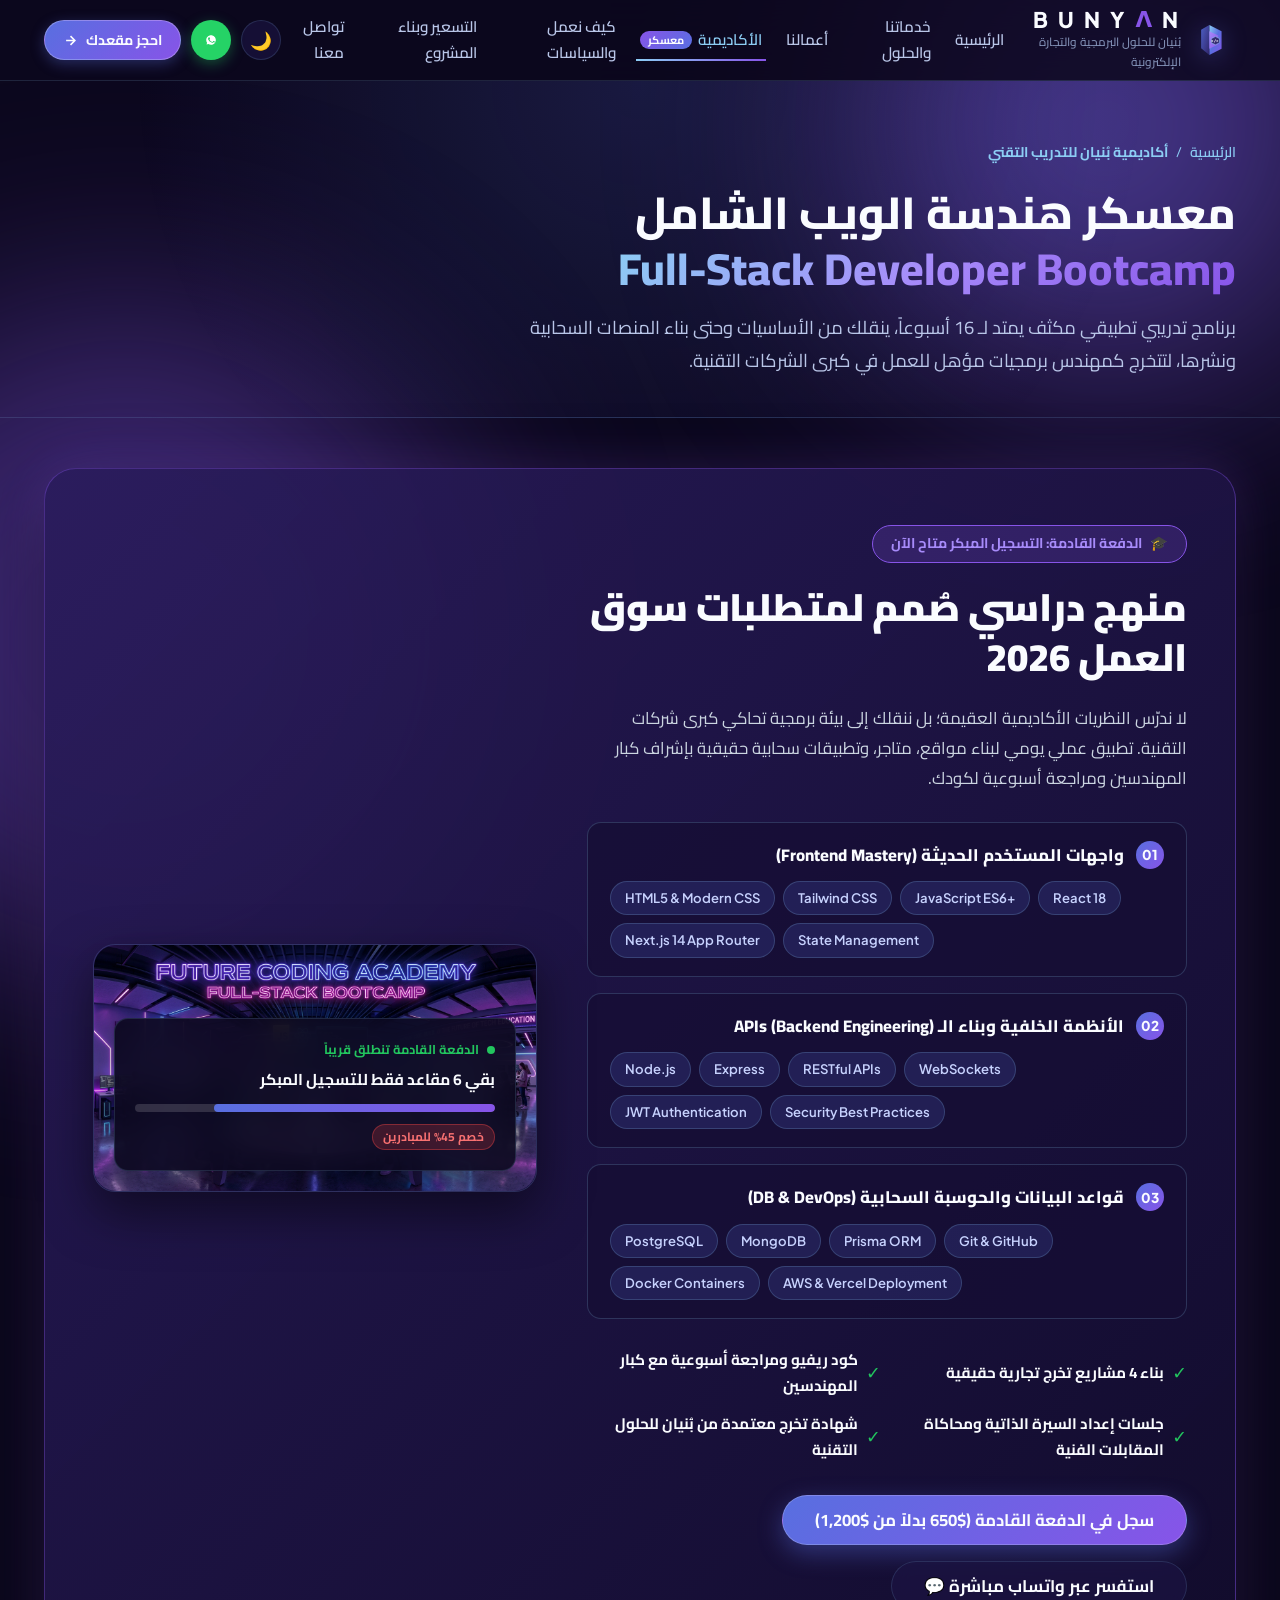
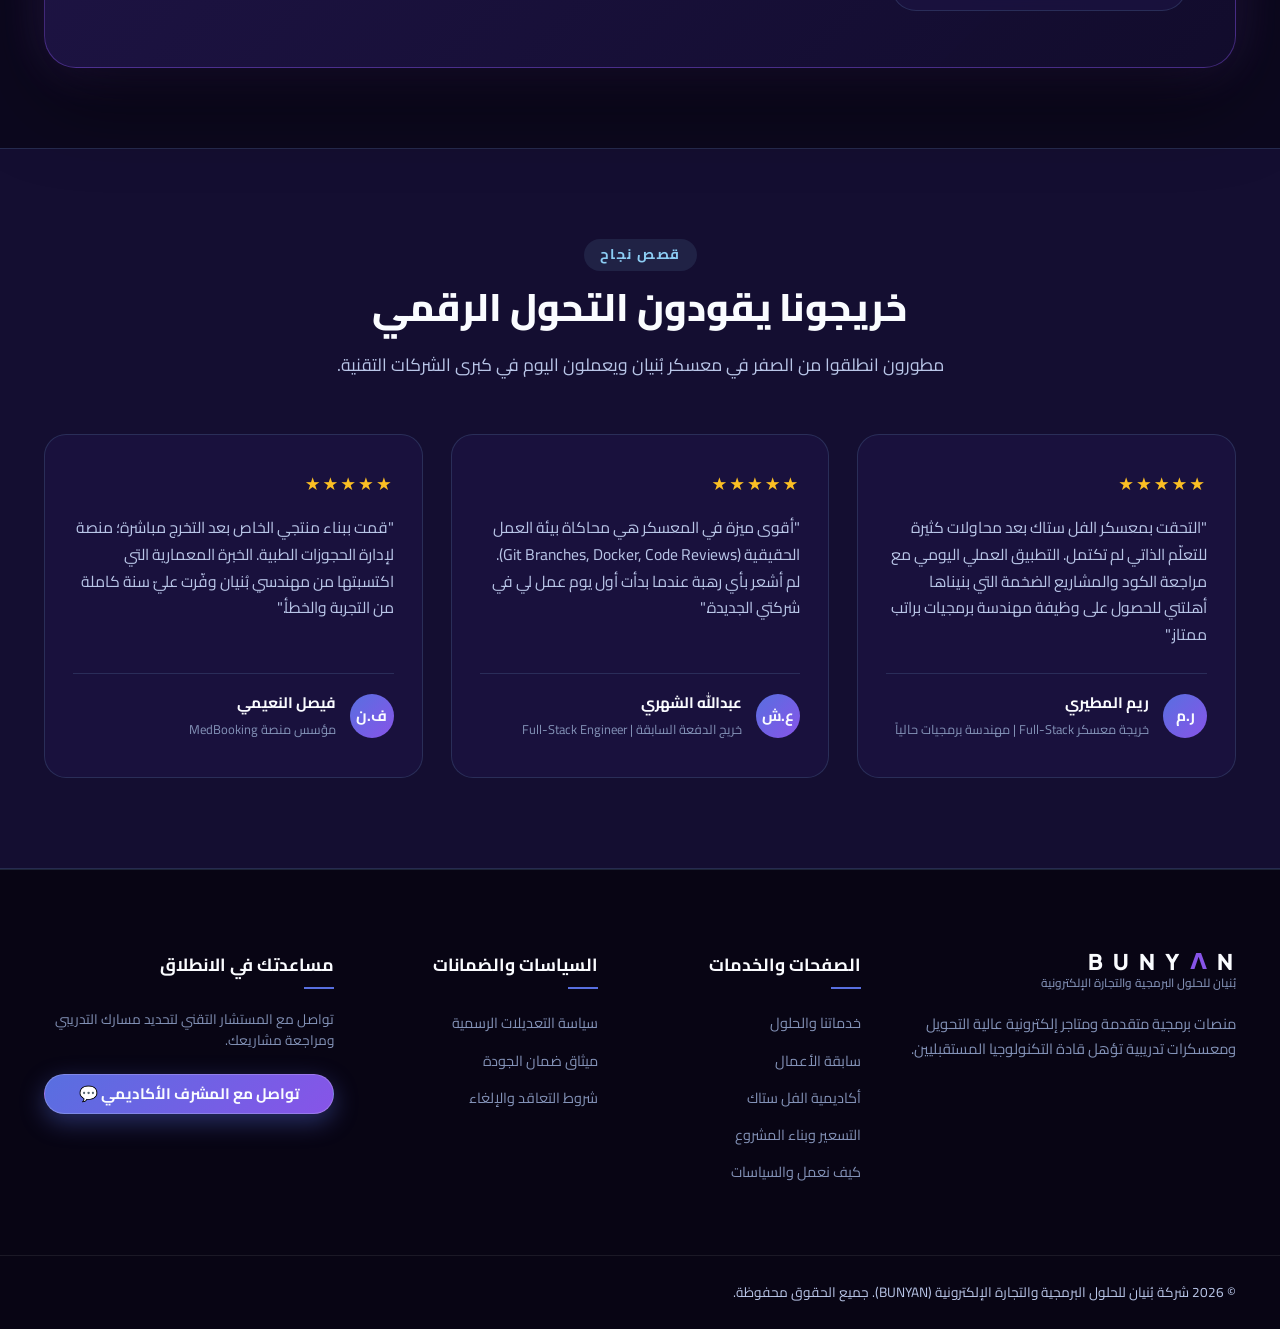
==== academy.html @ 9b237474 "feat: initial commit for Bunyan Tech multi-page website inspired by Toyota architecture" ====
<!DOCTYPE html>
<html lang="ar" dir="rtl">
<head>
  <meta charset="UTF-8">
  <meta name="viewport" content="width=device-width, initial-scale=1.0">
  <title>معسكر بُنيان للفل ستاك | Bunyan Full-Stack Bootcamp</title>
  <meta name="description" content="انضم إلى معسكر بُنيان المكثف لتطوير الويب المتكامل Full-Stack: 16 أسبوعاً من التطبيق العملي لبناء مشاريع تجارية حقيقية بإشراف كبار المهندسين.">
  <link rel="icon" type="image/svg+xml" href="data:image/svg+xml,<svg xmlns='http://www.w3.org/2000/svg' viewBox='0 0 100 100'><path d='M30,15 L70,30 L70,70 L30,85 Z' fill='%23586FE0'/><path d='M30,35 L60,45 L60,65 L30,55 Z' fill='%238754E8'/><polygon points='40,50 48,43 54,48 54,55 48,60 40,55' fill='%23352A72'/><text x='50' y='53' font-size='10' font-family='monospace' fill='%238CCDF4' text-anchor='middle'>&lt;/&gt;</text></svg>">
  <link rel="preconnect" href="https://fonts.googleapis.com">
  <link rel="preconnect" href="https://fonts.gstatic.com" crossorigin>
  <link href="https://fonts.googleapis.com/css2?family=Cairo:wght@300;400;500;600;700;800;900&family=Plus+Jakarta+Sans:wght@400;500;600;700;800&display=swap" rel="stylesheet">
  <link rel="stylesheet" href="index.css?v=4">
</head>
<body class="theme-dark">
  <div class="bg-orb orb-1"></div>
  <div class="bg-orb orb-2"></div>

  <!-- Header -->
  <header class="site-header" id="siteHeader">
    <div class="container header-inner">
      <a href="index.html" class="brand-logo">
        <div class="logo-mark">
          <svg viewBox="0 0 120 120" fill="none" xmlns="http://www.w3.org/2000/svg" class="logo-svg">
            <defs>
              <linearGradient id="primaryGrad" x1="0%" y1="0%" x2="100%" y2="100%">
                <stop offset="0%" stop-color="#8CCDF4" />
                <stop offset="50%" stop-color="#586FE0" />
                <stop offset="100%" stop-color="#8754E8" />
              </linearGradient>
              <linearGradient id="darkGrad" x1="0%" y1="0%" x2="100%" y2="100%">
                <stop offset="0%" stop-color="#586FE0" />
                <stop offset="100%" stop-color="#352A72" />
              </linearGradient>
              <linearGradient id="violetGrad" x1="0%" y1="0%" x2="100%" y2="100%">
                <stop offset="0%" stop-color="#A78BFA" />
                <stop offset="100%" stop-color="#8754E8" />
              </linearGradient>
            </defs>
            <path d="M42 16L78 34L78 86L42 104L42 16Z" fill="url(#primaryGrad)" />
            <path d="M42 16L18 30L18 84L42 104L42 16Z" fill="url(#darkGrad)" opacity="0.85" />
            <path d="M42 34L68 47L68 73L42 86L42 34Z" fill="url(#violetGrad)" />
            <polygon points="60,50 72,56 72,68 60,74 48,68 48,56" fill="#352A72" stroke="#8CCDF4" stroke-width="1.5" />
            <text x="60" y="66" fill="#FAFCFF" font-family="'Plus Jakarta Sans', monospace" font-size="11" font-weight="800" text-anchor="middle">&lt;/&gt;</text>
          </svg>
        </div>
        <div class="logo-text">
          <span class="logo-title">B U N Y <span class="accent-letter">Λ</span> N</span>
          <span class="logo-sub">بُنيان للحلول البرمجية والتجارة الإلكترونية</span>
        </div>
      </a>

      <nav class="main-nav" id="mainNav">
        <ul class="nav-list">
          <li class="nav-item"><a href="index.html" class="nav-link">الرئيسية</a></li>
          <li class="nav-item"><a href="services.html" class="nav-link">خدماتنا والحلول</a></li>
          <li class="nav-item"><a href="portfolio.html" class="nav-link">أعمالنا</a></li>
          <li class="nav-item"><a href="academy.html" class="nav-link active">الأكاديمية <span class="nav-pill">معسكر</span></a></li>
          <li class="nav-item"><a href="process.html" class="nav-link">كيف نعمل والسياسات</a></li>
          <li class="nav-item"><a href="pricing.html" class="nav-link">التسعير وبناء المشروع</a></li>
          <li class="nav-item"><a href="contact.html" class="nav-link">تواصل معنا</a></li>
        </ul>
      </nav>

      <div class="header-actions">
        <button class="theme-toggle" id="themeToggle" title="تبديل المظهر الداكن/الفاتح">
          <span class="theme-icon">🌙</span>
        </button>
        <a href="https://wa.me/966500000000?text=%D9%85%D8%B1%D8%AD%D8%A8%D8%A7%20%D8%A8%D9%86%D9%8A%D8%A7%D9%86%D8%8C%20%D8%A3%D8%B1%D8%BA%D8%A8%20%D8%A8%D8%A7%D9%84%D8%A7%D8%B3%D8%AA%D9%81%D8%B3%D8%A7%D8%B1%20%D8%B9%D9%86%20%D9%85%D8%B9%D8%B3%D9%83%D8%B1%20%D8%A7%D9%84%D9%81%D9%84%20%D8%سD8%AA%D8%A7%D9%83" target="_blank" rel="noopener" class="btn-whatsapp-icon" title="محادثة واتساب مباشرة">
          <svg viewBox="0 0 24 24" fill="currentColor" width="20" height="20"><path d="M12.031 6.172c-3.181 0-5.767 2.586-5.768 5.766-.001 1.298.38 2.27 1.019 3.287l-.582 2.128 2.182-.573c.978.58 1.911.928 3.145.929 3.178 0 5.767-2.587 5.768-5.766.001-3.187-2.575-5.77-5.764-5.771zm3.392 8.244c-.144.405-.837.774-1.17.824-.299.045-.677.063-1.092-.069-.252-.08-.575-.187-.988-.365-1.739-.751-2.874-2.502-2.961-2.617-.087-.116-.708-.94-.708-1.793s.448-1.273.607-1.446c.159-.173.346-.217.462-.217l.332.007c.106.005.249-.04.39.299.144.347.491 1.2.534 1.288.043.088.072.19.014.305-.058.115-.087.187-.173.289l-.26.302c-.087.087-.177.18-.076.353.101.173.45 1.053 1.137 1.666.883.787 1.628 1.03 1.859 1.145.231.115.367.101.504-.058.138-.159.588-.684.745-.918.157-.234.314-.195.534-.115.22.08 1.397.659 1.637.779.24.12.399.18.457.28.058.1.058.58-.086.985z"/></svg>
        </a>
        <a href="#enroll" class="btn btn-primary header-cta-btn">
          <span>احجز&nbsp;مقعدك</span>
          <svg width="15" height="15" viewBox="0 0 24 24" fill="none" stroke="currentColor" stroke-width="2.5"><path d="M5 12h14M12 5l7 7-7 7"/></svg>
        </a>
        <button class="mobile-menu-btn" id="mobileMenuBtn" aria-label="القائمة">
          <span></span><span></span><span></span>
        </button>
      </div>
    </div>
  </header>

  <main>
    <!-- Page Hero -->
    <section class="page-hero">
      <div class="container">
        <div class="breadcrumbs">
          <a href="index.html">الرئيسية</a>
          <span>/</span>
          <span class="current">أكاديمية بُنيان للتدريب التقني</span>
        </div>
        <h1 class="page-hero-title">
          معسكر هندسة الويب الشامل <br>
          <span class="text-gradient">Full-Stack Developer Bootcamp</span>
        </h1>
        <p class="page-hero-desc">
          برنامج تدريبي تطبيقي مكثف يمتد لـ 16 أسبوعاً، ينقلك من الأساسيات وحتى بناء المنصات السحابية ونشرها، لتتخرج كمهندس برمجيات مؤهل للعمل في كبرى الشركات التقنية.
        </p>
      </div>
    </section>

    <!-- Main Academy Content -->
    <section class="container" style="padding-bottom: 80px;">
      <div class="academy-card-container">
        <div class="academy-grid">
          <div class="academy-text">
            <div class="academy-badge">
              <span class="badge-icon">🎓</span>
              <span>الدفعة القادمة: التسجيل المبكر متاح الآن</span>
            </div>
            <h2 class="academy-title">منهج دراسي صُمم لمتطلبات سوق العمل 2026</h2>
            <p class="academy-desc">
              لا ندرّس النظريات الأكاديمية العقيمة؛ بل ننقلك إلى بيئة برمجية تحاكي كبرى شركات التقنية. 
              تطبيق عملي يومي لبناء مواقع، متاجر، وتطبيقات سحابية حقيقية بإشراف كبار المهندسين ومراجعة أسبوعية لكودك.
            </p>

            <div class="curriculum-stack">
              <div class="stack-box">
                <div class="stack-header">
                  <span class="stack-num">01</span>
                  <h4 class="stack-title">واجهات المستخدم الحديثة (Frontend Mastery)</h4>
                </div>
                <div class="stack-tags" dir="ltr">
                  <span class="tech-pill">HTML5 & Modern CSS</span>
                  <span class="tech-pill">Tailwind CSS</span>
                  <span class="tech-pill">JavaScript ES6+</span>
                  <span class="tech-pill">React 18</span>
                  <span class="tech-pill">Next.js 14 App Router</span>
                  <span class="tech-pill">State Management</span>
                </div>
              </div>

              <div class="stack-box">
                <div class="stack-header">
                  <span class="stack-num">02</span>
                  <h4 class="stack-title">الأنظمة الخلفية وبناء الـ APIs (Backend Engineering)</h4>
                </div>
                <div class="stack-tags" dir="ltr">
                  <span class="tech-pill">Node.js</span>
                  <span class="tech-pill">Express</span>
                  <span class="tech-pill">RESTful APIs</span>
                  <span class="tech-pill">WebSockets</span>
                  <span class="tech-pill">JWT Authentication</span>
                  <span class="tech-pill">Security Best Practices</span>
                </div>
              </div>

              <div class="stack-box">
                <div class="stack-header">
                  <span class="stack-num">03</span>
                  <h4 class="stack-title">قواعد البيانات والحوسبة السحابية (DB & DevOps)</h4>
                </div>
                <div class="stack-tags" dir="ltr">
                  <span class="tech-pill">PostgreSQL</span>
                  <span class="tech-pill">MongoDB</span>
                  <span class="tech-pill">Prisma ORM</span>
                  <span class="tech-pill">Git & GitHub</span>
                  <span class="tech-pill">Docker Containers</span>
                  <span class="tech-pill">AWS & Vercel Deployment</span>
                </div>
              </div>
            </div>

            <div class="academy-features-list">
              <div class="feat-item"><span class="feat-check">✓</span> بناء 4 مشاريع تخرج تجارية حقيقية</div>
              <div class="feat-item"><span class="feat-check">✓</span> كود ريفيو ومراجعة أسبوعية مع كبار المهندسين</div>
              <div class="feat-item"><span class="feat-check">✓</span> جلسات إعداد السيرة الذاتية ومحاكاة المقابلات الفنية</div>
              <div class="feat-item"><span class="feat-check">✓</span> شهادة تخرج معتمدة من بُنيان للحلول التقنية</div>
            </div>

            <div class="academy-action-row" id="enroll">
              <button class="btn btn-primary btn-lg open-bootcamp-modal">
                <span>سجل في الدفعة القادمة ($650 بدلاً من $1,200)</span>
              </button>
              <a href="https://wa.me/966500000000?text=%D9%85%D8%B1%D8%AD%D8%A8%D8%A7%20%D8%A8%D9%86%D9%8A%D8%A7%D9%86%D8%8C%20%D8%A3%D8%B1%D8%BA%D8%A8%20%D8%A8%D8%AA%D8%AD%D9%85%D9%8A%D9%84%20%D8%AE%D8%B7%D8%A9%20%D9%85%D8%B9%D8%B3%D9%83%D8%B1%20%D8%A7%D9%84%D9%81%D9%84%20%D8%B3%D8%AA%D8%A7%D9%83" target="_blank" rel="noopener" class="btn btn-secondary btn-lg">
                <span>استفسر عبر واتساب مباشرة 💬</span>
              </a>
            </div>
          </div>

          <div class="academy-visual">
            <div class="academy-img-frame">
              <img src="assets/bootcamp-mockup.jpg" alt="معسكر بنيان للفل ستاك" class="academy-img">
              <div class="academy-floating-card">
                <div class="live-indicator">
                  <span class="live-dot"></span>
                  <span>الدفعة القادمة تنطلق قريباً</span>
                </div>
                <strong>بقي 6 مقاعد فقط للتسجيل المبكر</strong>
                <div class="progress-bar-wrap">
                  <div class="progress-bar-fill" style="width: 78%;"></div>
                </div>
                <span class="discount-pill">خصم 45% للمبادرين</span>
              </div>
            </div>
          </div>
        </div>
      </div>
    </section>

    <!-- Testimonials from Graduates -->
    <section class="testimonials-section">
      <div class="container">
        <div class="section-header text-center">
          <span class="section-subtitle">قصص نجاح</span>
          <h2 class="section-title">خريجونا يقودون التحول الرقمي</h2>
          <p class="section-desc">مطورون انطلقوا من الصفر في معسكر بُنيان ويعملون اليوم في كبرى الشركات التقنية.</p>
        </div>
        <div class="testimonials-grid">
          <div class="testimonial-card">
            <div class="stars">★★★★★</div>
            <p class="review-text">
              "التحقت بمعسكر الفل ستاك بعد محاولات كثيرة للتعلّم الذاتي لم تكتمل. التطبيق العملي اليومي مع مراجعة الكود والمشاريع الضخمة التي بنيناها أهلتني للحصول على وظيفة مهندسة برمجيات براتب ممتاز."
            </p>
            <div class="reviewer-meta">
              <div class="reviewer-avatar">ر.م</div>
              <div>
                <strong>ريم المطيري</strong>
                <span>خريجة معسكر Full-Stack | مهندسة برمجيات حالياً</span>
              </div>
            </div>
          </div>

          <div class="testimonial-card">
            <div class="stars">★★★★★</div>
            <p class="review-text">
              "أقوى ميزة في المعسكر هي محاكاة بيئة العمل الحقيقية (Git Branches, Docker, Code Reviews). لم أشعر بأي رهبة عندما بدأت أول يوم عمل لي في شركتي الجديدة."
            </p>
            <div class="reviewer-meta">
              <div class="reviewer-avatar">ع.ش</div>
              <div>
                <strong>عبدالله الشهري</strong>
                <span>خريج الدفعة السابقة | Full-Stack Engineer</span>
              </div>
            </div>
          </div>

          <div class="testimonial-card">
            <div class="stars">★★★★★</div>
            <p class="review-text">
              "قمت ببناء منتجي الخاص بعد التخرج مباشرة؛ منصة لإدارة الحجوزات الطبية. الخبرة المعمارية التي اكتسبتها من مهندسي بُنيان وفّرت عليّ سنة كاملة من التجربة والخطأ."
            </p>
            <div class="reviewer-meta">
              <div class="reviewer-avatar">ف.ن</div>
              <div>
                <strong>فيصل النعيمي</strong>
                <span>مؤسس منصة MedBooking</span>
              </div>
            </div>
          </div>
        </div>
      </div>
    </section>
  </main>

  <!-- Project Modal -->
  <div class="modal-backdrop" id="projectModal">
    <div class="modal-card">
      <button class="modal-close" id="closeProjectModal" aria-label="إغلاق">✕</button>
      <div class="modal-header">
        <span class="modal-badge">التسجيل بالمعسكر</span>
        <h3 class="modal-title">احجز مقعدك بالدفعة القادمة</h3>
        <p class="modal-desc">املأ بياناتك وسيتواصل معك المستشار الأكاديمي لتزويدك بالخطة ومواعيد المحاضرات.</p>
      </div>
      <form id="projectForm" class="modal-form">
        <div class="form-group">
          <label for="clientName">الاسم الثلاثي الكريم *</label>
          <input type="text" id="clientName" class="form-input" placeholder="اسمك الكريم" required>
        </div>
        <div class="form-row">
          <div class="form-group">
            <label for="clientPhone">رقم الجوال (واتساب) *</label>
            <input type="tel" id="clientPhone" class="form-input" placeholder="05XXXXXXXX" required>
          </div>
          <div class="form-group">
            <label for="clientEmail">البريد الإلكتروني *</label>
            <input type="email" id="clientEmail" class="form-input" placeholder="name@email.com" required>
          </div>
        </div>
        <input type="hidden" id="projectTypeSelect" value="التسجيل في معسكر الفل ستاك">
        <button type="submit" class="btn btn-primary btn-block btn-lg">
          <span>تأكيد التسجيل والمتابعة عبر واتساب 🚀</span>
        </button>
      </form>
    </div>
  </div>

  <div class="toast-notification" id="toastNotification">
    <div class="toast-icon">✓</div>
    <div class="toast-text" id="toastMessage">تم استلام طلبك بنجاح!</div>
  </div>

  <!-- Footer -->
  <footer class="site-footer">
    <div class="container footer-grid">
      <div class="footer-col footer-brand">
        <div class="brand-logo footer-logo">
          <div class="logo-text">
            <span class="logo-title">B U N Y <span class="accent-letter">Λ</span> N</span>
            <span class="logo-sub">بُنيان للحلول البرمجية والتجارة الإلكترونية</span>
          </div>
        </div>
        <p class="footer-tagline">منصات برمجية متقدمة ومتاجر إلكترونية عالية التحويل ومعسكرات تدريبية تؤهل قادة التكنولوجيا المستقبليين.</p>
      </div>
      <div class="footer-col">
        <h4 class="footer-col-title">الصفحات والخدمات</h4>
        <ul class="footer-links">
          <li><a href="services.html">خدماتنا والحلول</a></li>
          <li><a href="portfolio.html">سابقة الأعمال</a></li>
          <li><a href="academy.html">أكاديمية الفل ستاك</a></li>
          <li><a href="pricing.html">التسعير وبناء المشروع</a></li>
          <li><a href="process.html">كيف نعمل والسياسات</a></li>
        </ul>
      </div>
      <div class="footer-col">
        <h4 class="footer-col-title">السياسات والضمانات</h4>
        <ul class="footer-links">
          <li><a href="process.html#revisions">سياسة التعديلات الرسمية</a></li>
          <li><a href="process.html#warranty">ميثاق ضمان الجودة</a></li>
          <li><a href="process.html#contract">شروط التعاقد والإلغاء</a></li>
        </ul>
      </div>
      <div class="footer-col">
        <h4 class="footer-col-title">مساعدتك في الانطلاق</h4>
        <p class="policy-note">تواصل مع المستشار التقني لتحديد مسارك التدريبي ومراجعة مشاريعك.</p>
        <a href="https://wa.me/966500000000" target="_blank" rel="noopener" class="btn btn-primary btn-block" style="margin-top: 10px;">
          <span>تواصل مع المشرف الأكاديمي 💬</span>
        </a>
      </div>
    </div>
    <div class="footer-bottom">
      <div class="container footer-bottom-inner">
        <p>© 2026 شركة بُنيان للحلول البرمجية والتجارة الإلكترونية (BUNYAN). جميع الحقوق محفوظة.</p>
      </div>
    </div>
  </footer>

  <script src="app.js?v=3"></script>
</body>
</html>
---- index.css ----
/* ===================================================
   BUNYAN DESIGN SYSTEM & COMPONENT STYLESHEET
   Brand Colors:
   - Deep Indigo:     #352A72
   - Vibrant Violet:  #8754E8
   - Royal Blue:      #586FE0
   - Periwinkle Blue: #7898E8
   - Sky Blue:        #8CCDF4
   - Lavender:        #A78BFA
   - Soft Gray:       #EEF1F7
   - Ice White:       #FAFCFF
=================================================== */

:root {
  /* Brand Primitives */
  --c-deep-indigo: #352A72;
  --c-vibrant-violet: #8754E8;
  --c-royal-blue: #586FE0;
  --c-periwinkle: #7898E8;
  --c-sky-blue: #8CCDF4;
  --c-lavender: #A78BFA;
  --c-soft-gray: #EEF1F7;
  --c-ice-white: #FAFCFF;

  /* Fonts */
  --font-arabic: 'Cairo', system-ui, -apple-system, sans-serif;
  --font-latin: 'Plus Jakarta Sans', system-ui, sans-serif;

  /* Transitions & Radii */
  --radius-sm: 8px;
  --radius-md: 14px;
  --radius-lg: 22px;
  --radius-xl: 32px;
  --radius-full: 9999px;
  --transition-fast: 0.2s cubic-bezier(0.16, 1, 0.3, 1);
  --transition-smooth: 0.35s cubic-bezier(0.16, 1, 0.3, 1);
  --transition-slow: 0.6s cubic-bezier(0.16, 1, 0.3, 1);
}

/* ================= THEMES ================= */

/* Dark Theme (Default - Luxurious High-Tech Indigo) */
body.theme-dark {
  --bg-primary: #0C081E;
  --bg-secondary: #140E31;
  --bg-card: rgba(28, 20, 68, 0.65);
  --bg-card-hover: rgba(43, 31, 105, 0.75);
  --bg-glass: rgba(19, 13, 48, 0.7);
  --border-glass: rgba(140, 205, 244, 0.15);
  --border-focus: #7898E8;
  --text-primary: #FAFCFF;
  --text-secondary: #B9C6E8;
  --text-muted: #8392B7;
  --accent-glow: rgba(135, 84, 232, 0.35);
  --nav-bg: rgba(12, 8, 30, 0.85);
  --card-shadow: 0 20px 50px rgba(0, 0, 0, 0.45);
  --card-border-glow: 0 0 30px rgba(88, 111, 224, 0.15);
}

/* Light Theme (Clean Ice White & Soft Gray) */
body.theme-light {
  --bg-primary: #FAFCFF;
  --bg-secondary: #F3F6FD;
  --bg-card: #FFFFFF;
  --bg-card-hover: #F8FAFF;
  --bg-glass: rgba(255, 255, 255, 0.85);
  --border-glass: rgba(88, 111, 224, 0.18);
  --border-focus: #586FE0;
  --text-primary: #181236;
  --text-secondary: #334155;
  --text-muted: #475569;
  --accent-glow: rgba(88, 111, 224, 0.18);
  --nav-bg: rgba(250, 252, 255, 0.95);
  --card-shadow: 0 16px 40px rgba(53, 42, 114, 0.08);
  --card-border-glow: 0 0 20px rgba(88, 111, 224, 0.08);
}

/* ================= GLOBAL RESETS ================= */
* {
  margin: 0;
  padding: 0;
  box-sizing: border-box;
}

html {
  scroll-behavior: smooth;
  font-size: 16px;
}

body {
  font-family: var(--font-arabic);
  background-color: var(--bg-primary);
  color: var(--text-primary);
  line-height: 1.7;
  overflow-x: hidden;
  position: relative;
  transition: background-color var(--transition-smooth), color var(--transition-smooth);
}

a {
  text-decoration: none;
  color: inherit;
  transition: all var(--transition-fast);
}

ul {
  list-style: none;
}

button {
  font-family: inherit;
  border: none;
  cursor: pointer;
  background: none;
  transition: all var(--transition-fast);
}

img {
  max-width: 100%;
  height: auto;
  display: block;
}

.container {
  width: 100%;
  max-width: 1240px;
  margin: 0 auto;
  padding: 0 24px;
}

/* ================= BACKGROUND GLOW ORBS ================= */
.bg-orb {
  position: fixed;
  border-radius: 50%;
  filter: blur(120px);
  pointer-events: none;
  z-index: -1;
  opacity: 0.55;
  transition: opacity var(--transition-smooth);
}

.orb-1 {
  top: -150px;
  right: -100px;
  width: 550px;
  height: 550px;
  background: radial-gradient(circle, #586FE0 0%, #8754E8 50%, transparent 80%);
}

.orb-2 {
  top: 35%;
  left: -200px;
  width: 650px;
  height: 650px;
  background: radial-gradient(circle, #352A72 0%, #8754E8 60%, transparent 80%);
}

.orb-3 {
  bottom: 10%;
  right: 15%;
  width: 500px;
  height: 500px;
  background: radial-gradient(circle, #8CCDF4 0%, #586FE0 50%, transparent 80%);
  opacity: 0.35;
}

/* ================= ANNOUNCEMENT BAR ================= */
.announcement-bar {
  background: linear-gradient(90deg, #352A72, #586FE0, #8754E8);
  color: #FAFCFF;
  padding: 10px 0;
  font-size: 0.9rem;
  font-weight: 500;
  position: relative;
  z-index: 101;
}

.announcement-content {
  display: flex;
  align-items: center;
  justify-content: center;
  gap: 14px;
  flex-wrap: wrap;
}

.badge-pulse {
  background: rgba(250, 252, 255, 0.2);
  border: 1px solid rgba(255, 255, 255, 0.4);
  padding: 2px 10px;
  border-radius: var(--radius-full);
  font-size: 0.78rem;
  font-weight: 700;
  animation: pulseLight 2s infinite;
}

@keyframes pulseLight {
  0%, 100% { opacity: 1; transform: scale(1); }
  50% { opacity: 0.8; transform: scale(1.03); }
}

.announcement-link {
  color: #8CCDF4;
  font-weight: 700;
  text-decoration: underline;
}

.announcement-close {
  color: #FAFCFF;
  font-size: 1rem;
  margin-right: auto;
  opacity: 0.75;
}
.announcement-close:hover { opacity: 1; }

/* ================= HEADER & NAVIGATION ================= */
.site-header {
  position: sticky;
  top: 0;
  z-index: 100;
  background: var(--nav-bg);
  backdrop-filter: blur(18px);
  -webkit-backdrop-filter: blur(18px);
  border-bottom: 1px solid var(--border-glass);
  transition: all var(--transition-smooth);
}

.site-header.scrolled {
  box-shadow: 0 10px 30px rgba(0, 0, 0, 0.15);
}

.header-inner {
  display: flex;
  align-items: center;
  justify-content: space-between;
  height: 80px;
}

/* Brand Logo */
.brand-logo {
  display: flex;
  align-items: center;
  gap: 14px;
}

.logo-mark {
  width: 46px;
  height: 46px;
  filter: drop-shadow(0 4px 12px rgba(88, 111, 224, 0.35));
  transition: transform var(--transition-fast);
}

.brand-logo:hover .logo-mark {
  transform: rotate(-4deg) scale(1.05);
}

.logo-svg {
  width: 100%;
  height: 100%;
}

.logo-text {
  display: flex;
  flex-direction: column;
}

.logo-title {
  font-family: var(--font-latin);
  font-size: 1.35rem;
  font-weight: 800;
  letter-spacing: 3px;
  color: var(--text-primary);
  line-height: 1.1;
}

.accent-letter {
  color: var(--c-vibrant-violet);
  display: inline-block;
  transform: translateY(-1px);
}

.logo-sub {
  font-size: 0.74rem;
  color: var(--text-muted);
  font-weight: 500;
}

/* Nav Menu */
.main-nav .nav-list {
  display: flex;
  align-items: center;
  gap: 16px;
}

.nav-link {
  font-size: 0.95rem;
  font-weight: 600;
  color: var(--text-secondary);
  padding: 8px 4px;
  position: relative;
  display: flex;
  align-items: center;
  gap: 6px;
}

.nav-link:hover,
.nav-link.active {
  color: var(--c-sky-blue);
}

.nav-link::after {
  content: '';
  position: absolute;
  bottom: 0;
  right: 0;
  width: 0%;
  height: 2px;
  background: linear-gradient(90deg, var(--c-sky-blue), var(--c-vibrant-violet));
  transition: width var(--transition-fast);
}

.nav-link:hover::after,
.nav-link.active::after {
  width: 100%;
}

.nav-pill {
  background: linear-gradient(135deg, var(--c-vibrant-violet), var(--c-royal-blue));
  color: #FAFCFF;
  font-size: 0.68rem;
  padding: 2px 8px;
  border-radius: var(--radius-full);
  font-weight: 700;
  line-height: 1.3;
}

/* Dropdown */
.has-dropdown {
  position: relative;
}

.dropdown-menu {
  position: absolute;
  top: 100%;
  right: 0;
  width: 320px;
  background: var(--bg-card);
  backdrop-filter: blur(20px);
  border: 1px solid var(--border-glass);
  border-radius: var(--radius-md);
  padding: 12px;
  box-shadow: var(--card-shadow);
  opacity: 0;
  visibility: hidden;
  transform: translateY(12px);
  transition: all var(--transition-fast);
  z-index: 150;
}

.has-dropdown:hover .dropdown-menu {
  opacity: 1;
  visibility: visible;
  transform: translateY(4px);
}

.dropdown-item {
  display: flex;
  align-items: flex-start;
  gap: 12px;
  padding: 10px 12px;
  border-radius: var(--radius-sm);
  transition: background var(--transition-fast);
}

.dropdown-item:hover {
  background: rgba(140, 205, 244, 0.1);
}

.dropdown-icon {
  font-size: 1.25rem;
  background: rgba(88, 111, 224, 0.15);
  width: 38px;
  height: 38px;
  display: flex;
  align-items: center;
  justify-content: center;
  border-radius: var(--radius-sm);
  flex-shrink: 0;
}

.dropdown-item strong {
  display: block;
  font-size: 0.92rem;
  color: var(--text-primary);
}

.dropdown-item p {
  font-size: 0.78rem;
  color: var(--text-muted);
  line-height: 1.4;
  margin-top: 2px;
}

/* Header Actions */
.header-actions {
  display: flex;
  align-items: center;
  gap: 10px;
  flex-shrink: 0;
}

.theme-toggle {
  width: 40px;
  height: 40px;
  border-radius: 50%;
  background: var(--bg-card);
  border: 1px solid var(--border-glass);
  color: var(--text-primary);
  display: flex;
  align-items: center;
  justify-content: center;
  font-size: 1.1rem;
  transition: all var(--transition-fast);
  flex-shrink: 0;
}

.theme-toggle:hover {
  transform: scale(1.08);
  border-color: var(--c-sky-blue);
  box-shadow: 0 0 15px var(--accent-glow);
}

.btn-whatsapp-icon {
  width: 40px;
  height: 40px;
  border-radius: 50%;
  background: #25D366;
  color: #FFFFFF;
  display: flex;
  align-items: center;
  justify-content: center;
  transition: transform var(--transition-fast);
  box-shadow: 0 4px 14px rgba(37, 211, 102, 0.35);
  flex-shrink: 0;
}

.btn-whatsapp-icon:hover {
  transform: translateY(-2px) scale(1.05);
}

.header-cta-btn {
  height: 40px !important;
  padding: 0 18px !important;
  font-size: 0.88rem !important;
  font-weight: 700 !important;
  white-space: nowrap !important;
  flex-shrink: 0 !important;
  box-shadow: 0 4px 14px rgba(88, 111, 224, 0.35) !important;
  border: 1px solid rgba(255, 255, 255, 0.25) !important;
  display: inline-flex !important;
  align-items: center !important;
  justify-content: center !important;
  gap: 8px !important;
}

.header-cta-btn span {
  white-space: nowrap !important;
  display: inline-block !important;
}

.header-cta-btn svg {
  flex-shrink: 0 !important;
  transition: transform var(--transition-fast);
}

.header-cta-btn:hover {
  transform: translateY(-2px) !important;
  box-shadow: 0 6px 20px rgba(135, 84, 232, 0.5) !important;
}

.header-cta-btn:hover svg {
  transform: translateX(-3px);
}

.mobile-menu-btn {
  display: none;
  flex-direction: column;
  gap: 5px;
  width: 32px;
  height: 32px;
  justify-content: center;
  align-items: center;
}

.mobile-menu-btn span {
  width: 24px;
  height: 2px;
  background: var(--text-primary);
  border-radius: 2px;
  transition: all var(--transition-fast);
}

/* ================= BUTTONS ================= */
.btn {
  display: inline-flex;
  align-items: center;
  justify-content: center;
  gap: 8px;
  padding: 10px 22px;
  border-radius: var(--radius-full);
  font-weight: 700;
  font-size: 0.95rem;
  line-height: 1.2;
  white-space: nowrap !important;
  flex-shrink: 0;
  position: relative;
  overflow: hidden;
  z-index: 1;
  transition: all var(--transition-fast);
}

.btn-primary {
  background: linear-gradient(135deg, var(--c-royal-blue), var(--c-vibrant-violet));
  color: #FAFCFF;
  border: 1px solid rgba(255, 255, 255, 0.2);
  box-shadow: 0 8px 24px rgba(88, 111, 224, 0.4);
}

.btn-primary:hover {
  transform: translateY(-3px);
  box-shadow: 0 12px 32px rgba(135, 84, 232, 0.55);
  background: linear-gradient(135deg, #6B82F0, #9565F2);
}

.btn-secondary {
  background: var(--bg-card);
  color: var(--text-primary);
  border: 1px solid var(--border-glass);
  backdrop-filter: blur(10px);
}

.btn-secondary:hover {
  background: var(--bg-card-hover);
  border-color: var(--c-periwinkle);
  transform: translateY(-2px);
}

.btn-outline {
  border: 1.5px solid var(--c-royal-blue);
  color: var(--text-primary);
  background: transparent;
}

.btn-outline:hover {
  background: var(--c-royal-blue);
  color: #FAFCFF;
  transform: translateY(-2px);
}

.btn-lg {
  padding: 14px 32px;
  font-size: 1.05rem;
}

.btn-sm {
  padding: 8px 18px;
  font-size: 0.85rem;
}

.btn-block {
  width: 100%;
}

.btn-glow {
  box-shadow: 0 0 25px rgba(88, 111, 224, 0.45);
}

.btn-whatsapp-lg {
  background: #25D366;
  color: #FFFFFF;
  padding: 14px 30px;
  border-radius: var(--radius-full);
  font-weight: 700;
  font-size: 1.05rem;
  display: inline-flex;
  align-items: center;
  gap: 10px;
  box-shadow: 0 10px 25px rgba(37, 211, 102, 0.35);
}

.btn-whatsapp-lg:hover {
  background: #20BA5A;
  transform: translateY(-3px);
  box-shadow: 0 14px 32px rgba(37, 211, 102, 0.45);
}

/* ================= 1. HERO SECTION ================= */
.hero-section {
  padding: 80px 0 60px;
  position: relative;
  overflow: hidden;
}

.hero-grid {
  display: grid;
  grid-template-columns: 1.15fr 0.85fr;
  gap: 60px;
  align-items: center;
}

.hero-badge {
  display: inline-flex;
  align-items: center;
  gap: 10px;
  background: var(--bg-card);
  border: 1px solid var(--border-glass);
  padding: 6px 18px;
  border-radius: var(--radius-full);
  font-size: 0.88rem;
  font-weight: 600;
  color: var(--c-sky-blue);
  margin-bottom: 24px;
  box-shadow: var(--card-border-glow);
}

.badge-dot {
  width: 8px;
  height: 8px;
  border-radius: 50%;
  background: #22C55E;
  box-shadow: 0 0 10px #22C55E;
  animation: pulseDot 1.5s infinite;
}

@keyframes pulseDot {
  0%, 100% { opacity: 1; transform: scale(1); }
  50% { opacity: 0.4; transform: scale(0.8); }
}

.hero-title {
  font-size: 3.2rem;
  font-weight: 900;
  line-height: 1.25;
  margin-bottom: 24px;
  letter-spacing: -0.5px;
}

.text-gradient {
  background: linear-gradient(135deg, var(--c-sky-blue) 0%, var(--c-periwinkle) 35%, var(--c-vibrant-violet) 100%);
  -webkit-background-clip: text;
  -webkit-text-fill-color: transparent;
  display: inline-block;
}

.hero-description {
  font-size: 1.15rem;
  color: var(--text-secondary);
  line-height: 1.85;
  margin-bottom: 34px;
  max-width: 620px;
}

.hero-cta-group {
  display: flex;
  align-items: center;
  gap: 16px;
  flex-wrap: wrap;
  margin-bottom: 48px;
}

.hero-whatsapp-link {
  display: flex;
  align-items: center;
  gap: 8px;
  font-size: 0.95rem;
  font-weight: 600;
  color: var(--text-secondary);
  padding: 8px 12px;
  border-radius: var(--radius-full);
}

.hero-whatsapp-link:hover {
  color: #25D366;
}

.whatsapp-circle {
  width: 28px;
  height: 28px;
  background: #25D366;
  border-radius: 50%;
  color: #FFFFFF;
  display: flex;
  align-items: center;
  justify-content: center;
}

/* Stats Counter */
.hero-stats {
  display: flex;
  align-items: center;
  gap: 24px;
  padding-top: 24px;
  border-top: 1px solid var(--border-glass);
}

.stat-item {
  display: flex;
  flex-direction: column;
}

.stat-number {
  font-family: var(--font-latin);
  font-size: 1.9rem;
  font-weight: 800;
  color: var(--text-primary);
  line-height: 1.1;
  background: linear-gradient(135deg, var(--c-ice-white), var(--c-sky-blue));
  -webkit-background-clip: text;
  -webkit-text-fill-color: transparent;
}

.stat-label {
  font-size: 0.82rem;
  color: var(--text-muted);
  margin-top: 4px;
}

.stat-divider {
  width: 1px;
  height: 40px;
  background: var(--border-glass);
}

/* Hero Visual Showcase */
.hero-visual {
  position: relative;
}

.visual-wrapper {
  position: relative;
}

.code-window {
  background: rgba(20, 14, 46, 0.85);
  backdrop-filter: blur(20px);
  border: 1px solid rgba(140, 205, 244, 0.2);
  border-radius: var(--radius-lg);
  overflow: hidden;
  box-shadow: 0 25px 60px rgba(0, 0, 0, 0.5), 0 0 40px rgba(88, 111, 224, 0.2);
  transition: all var(--transition-smooth);
}

body.theme-light .code-window {
  background: #FFFFFF;
  border: 1.5px solid #CBD5E1;
  box-shadow: 0 20px 50px rgba(15, 23, 42, 0.12), 0 0 30px rgba(88, 111, 224, 0.1);
}

.window-header {
  display: flex;
  align-items: center;
  justify-content: space-between;
  padding: 12px 18px;
  background: rgba(12, 8, 30, 0.95);
  border-bottom: 1px solid rgba(140, 205, 244, 0.15);
  font-size: 0.82rem;
}

body.theme-light .window-header {
  background: #F1F5F9;
  border-bottom: 1.5px solid #E2E8F0;
}

.window-dots {
  display: flex;
  align-items: center;
  gap: 7px;
}

.dot {
  width: 10px;
  height: 10px;
  border-radius: 50%;
  display: inline-block;
}

.dot.red { background: #EF4444; }
.dot.yellow { background: #F59E0B; }
.dot.green { background: #10B981; }

.window-title {
  font-weight: 700;
  color: #C7D2FE;
  font-size: 0.84rem;
  letter-spacing: 0.2px;
}

body.theme-light .window-title {
  color: #181236;
  font-weight: 800;
}

.window-badge {
  background: rgba(34, 197, 94, 0.15);
  border: 1px solid rgba(34, 197, 94, 0.3);
  color: #4ADE80;
  padding: 3px 10px;
  border-radius: var(--radius-full);
  font-size: 0.72rem;
  font-weight: 700;
}

body.theme-light .window-badge {
  background: #DCFCE7;
  border: 1px solid #86EFAC;
  color: #15803D;
  font-weight: 800;
}

.window-body {
  position: relative;
  overflow: hidden;
}

.hero-img-asset {
  width: 100%;
  height: auto;
  display: block;
  transition: transform 0.6s cubic-bezier(0.16, 1, 0.3, 1);
}

.code-window:hover .hero-img-asset {
  transform: scale(1.02);
}

/* Floating Badges */
.floating-badge {
  position: absolute;
  background: rgba(14, 10, 34, 0.9);
  backdrop-filter: blur(16px);
  border: 1px solid rgba(140, 205, 244, 0.25);
  border-radius: var(--radius-md);
  padding: 10px 16px;
  display: flex;
  align-items: center;
  gap: 12px;
  box-shadow: 0 16px 36px rgba(0, 0, 0, 0.45);
  z-index: 10;
  animation: floatSlow 5s ease-in-out infinite;
}

body.theme-light .floating-badge {
  background: #FFFFFF;
  border: 1.5px solid #CBD5E1;
  box-shadow: 0 14px 35px rgba(15, 23, 42, 0.14);
}

.badge-speed {
  bottom: -15px;
  right: -15px;
}

.badge-client {
  bottom: 20px;
  left: -20px;
  animation-delay: 2.5s;
}

.badge-val {
  display: block;
  font-size: 1rem;
  font-weight: 800;
  color: #FAFCFF;
  font-family: var(--font-latin);
  line-height: 1.1;
}

body.theme-light .badge-val {
  color: #181236;
}

.badge-lbl {
  display: block;
  font-size: 0.74rem;
  color: #B9C6E8;
  margin-top: 3px;
}

body.theme-light .badge-lbl {
  color: #475569;
  font-weight: 600;
}

.badge-icon-wrap {
  width: 36px;
  height: 36px;
  border-radius: 50%;
  display: flex;
  align-items: center;
  justify-content: center;
  flex-shrink: 0;
}

.badge-icon-wrap.green {
  background: rgba(34, 197, 94, 0.2);
  color: #22C55E;
}

.badge-icon-wrap.violet {
  background: rgba(135, 84, 232, 0.2);
  color: #A78BFA;
}

body.theme-light .badge-icon-wrap.green {
  background: #DCFCE7;
  color: #16A34A;
}

body.theme-light .badge-icon-wrap.violet {
  background: #F3E8FF;
  color: #7C3AED;
}

@keyframes floatSlow {
  0%, 100% { transform: translateY(0); }
  50% { transform: translateY(-8px); }
}

/* ================= PARTNERS / TECH STRIP ================= */
.partners-strip {
  padding: 30px 0;
  border-top: 1px solid var(--border-glass);
  border-bottom: 1px solid var(--border-glass);
  background: rgba(140, 205, 244, 0.02);
}

.partners-title {
  text-align: center;
  font-size: 0.88rem;
  color: var(--text-muted);
  margin-bottom: 18px;
  font-weight: 500;
}

.partners-logos {
  display: flex;
  align-items: center;
  justify-content: center;
  gap: 20px;
  flex-wrap: wrap;
}

.partner-item {
  padding: 8px 18px;
  border-radius: var(--radius-full);
  background: var(--bg-card);
  border: 1px solid var(--border-glass);
  font-family: var(--font-latin);
  font-size: 0.9rem;
  font-weight: 600;
  color: var(--text-secondary);
  transition: all var(--transition-fast);
}

.partner-item:hover {
  color: var(--c-sky-blue);
  border-color: var(--c-royal-blue);
  transform: translateY(-2px);
}

/* ================= SECTION HEADINGS ================= */
.section-header {
  margin-bottom: 54px;
}

.text-center {
  text-align: center;
}

.section-subtitle {
  display: inline-block;
  font-size: 0.88rem;
  font-weight: 700;
  color: var(--c-sky-blue);
  text-transform: uppercase;
  letter-spacing: 1.5px;
  background: rgba(140, 205, 244, 0.1);
  padding: 4px 16px;
  border-radius: var(--radius-full);
  margin-bottom: 12px;
}

.section-title {
  font-size: 2.4rem;
  font-weight: 800;
  line-height: 1.3;
  margin-bottom: 16px;
}

.section-desc {
  font-size: 1.1rem;
  color: var(--text-secondary);
  max-width: 680px;
  margin: 0 auto;
}

/* ================= 2. SERVICES SECTION ================= */
.services-section {
  padding: 100px 0;
}

.services-grid {
  display: grid;
  grid-template-columns: repeat(3, 1fr);
  gap: 30px;
}

.service-card {
  background: var(--bg-card);
  border: 1px solid var(--border-glass);
  border-radius: var(--radius-lg);
  padding: 38px 30px;
  display: flex;
  flex-direction: column;
  position: relative;
  transition: all var(--transition-smooth);
  box-shadow: var(--card-shadow);
}

.service-card:hover {
  transform: translateY(-8px);
  border-color: var(--c-periwinkle);
  box-shadow: 0 25px 60px rgba(53, 42, 114, 0.35);
}

.featured-service {
  border-color: var(--c-royal-blue);
  background: linear-gradient(180deg, rgba(88, 111, 224, 0.12) 0%, var(--bg-card) 60%);
  position: relative;
}

.featured-badge {
  position: absolute;
  top: -14px;
  right: 28px;
  background: linear-gradient(135deg, var(--c-royal-blue), var(--c-vibrant-violet));
  color: #FAFCFF;
  font-size: 0.78rem;
  font-weight: 700;
  padding: 4px 14px;
  border-radius: var(--radius-full);
  box-shadow: 0 4px 14px rgba(88, 111, 224, 0.4);
}

.service-icon-wrap {
  width: 64px;
  height: 64px;
  border-radius: var(--radius-md);
  display: flex;
  align-items: center;
  justify-content: center;
  margin-bottom: 24px;
}

.icon-cyan {
  background: rgba(140, 205, 244, 0.15);
  color: var(--c-sky-blue);
  border: 1px solid rgba(140, 205, 244, 0.3);
}

.icon-purple {
  background: rgba(135, 84, 232, 0.15);
  color: var(--c-vibrant-violet);
  border: 1px solid rgba(135, 84, 232, 0.3);
}

.icon-blue {
  background: rgba(88, 111, 224, 0.15);
  color: var(--c-periwinkle);
  border: 1px solid rgba(88, 111, 224, 0.3);
}

.service-title {
  font-size: 1.35rem;
  font-weight: 700;
  margin-bottom: 14px;
  line-height: 1.4;
}

.service-text {
  font-size: 0.98rem;
  color: var(--text-secondary);
  line-height: 1.7;
  margin-bottom: 22px;
}

.service-features {
  margin-top: auto;
  margin-bottom: 28px;
  padding-top: 16px;
  border-top: 1px solid var(--border-glass);
}

.service-features li {
  font-size: 0.88rem;
  color: var(--text-secondary);
  margin-bottom: 8px;
  display: flex;
  align-items: center;
  gap: 8px;
}

.service-cta-btn {
  font-size: 0.92rem;
  font-weight: 700;
  color: var(--c-sky-blue);
  display: inline-flex;
  align-items: center;
  gap: 6px;
}

.service-cta-btn:hover {
  color: var(--c-vibrant-violet);
  transform: translateX(-4px);
}

/* ================= 3. OUR PROCESS (كيف نعمل؟) ================= */
.process-section {
  padding: 100px 0;
  background: var(--bg-secondary);
  border-top: 1px solid var(--border-glass);
  border-bottom: 1px solid var(--border-glass);
}

.process-tabs {
  display: grid;
  grid-template-columns: repeat(4, 1fr);
  gap: 16px;
  margin-bottom: 34px;
}

.process-tab {
  background: var(--bg-card);
  border: 1px solid var(--border-glass);
  border-radius: var(--radius-md);
  padding: 18px 20px;
  text-align: right;
  display: flex;
  align-items: center;
  gap: 16px;
  transition: all var(--transition-fast);
}

.process-tab:hover {
  border-color: var(--c-periwinkle);
  background: var(--bg-card-hover);
}

.process-tab.active {
  background: linear-gradient(135deg, rgba(88, 111, 224, 0.25), rgba(135, 84, 232, 0.25));
  border-color: var(--c-royal-blue);
  box-shadow: 0 0 25px rgba(88, 111, 224, 0.2);
}

.tab-num {
  font-family: var(--font-latin);
  font-size: 1.4rem;
  font-weight: 800;
  color: var(--c-sky-blue);
}

.tab-title {
  font-size: 0.98rem;
  font-weight: 700;
  color: var(--text-primary);
}

.process-panes {
  position: relative;
}

.process-pane {
  display: none;
  background: var(--bg-card);
  border: 1px solid var(--border-glass);
  border-radius: var(--radius-lg);
  padding: 44px;
  box-shadow: var(--card-shadow);
  grid-template-columns: 1.4fr 0.6fr;
  gap: 40px;
  align-items: center;
  animation: fadeIn 0.4s ease forwards;
}

.process-pane.active {
  display: grid;
}

@keyframes fadeIn {
  from { opacity: 0; transform: translateY(8px); }
  to { opacity: 1; transform: translateY(0); }
}

.pane-badge {
  display: inline-block;
  font-size: 0.85rem;
  font-weight: 700;
  color: var(--c-vibrant-violet);
  background: rgba(135, 84, 232, 0.12);
  padding: 4px 14px;
  border-radius: var(--radius-full);
  margin-bottom: 14px;
}

.process-pane h3 {
  font-size: 1.6rem;
  font-weight: 800;
  margin-bottom: 16px;
}

.process-pane p {
  font-size: 1.05rem;
  color: var(--text-secondary);
  line-height: 1.8;
  margin-bottom: 24px;
}

.deliverables-box {
  background: rgba(140, 205, 244, 0.05);
  border: 1px solid rgba(140, 205, 244, 0.15);
  border-radius: var(--radius-md);
  padding: 20px;
}

body.theme-light .deliverables-box {
  background: #F8FAFC;
  border: 1.5px solid rgba(88, 111, 224, 0.22);
}

.deliverables-box strong {
  display: block;
  font-size: 0.95rem;
  color: var(--c-sky-blue);
  margin-bottom: 10px;
}

body.theme-light .deliverables-box strong {
  color: #1E1B4B;
  font-weight: 800;
}

.deliverables-box ul {
  padding-right: 20px;
  list-style: disc;
}

.deliverables-box li {
  font-size: 0.92rem;
  color: var(--text-secondary);
  margin-bottom: 6px;
}

body.theme-light .deliverables-box li {
  color: #334155;
  font-weight: 500;
}

.pane-indicator {
  display: flex;
  flex-direction: column;
  align-items: center;
  justify-content: center;
  padding: 30px;
  background: rgba(53, 42, 114, 0.2);
  border-radius: var(--radius-md);
  border: 1px dashed var(--border-glass);
}

body.theme-light .pane-indicator {
  background: #F1F5F9;
  border-color: rgba(88, 111, 224, 0.25);
}

.timeline-circle {
  width: 90px;
  height: 90px;
  border-radius: 50%;
  background: linear-gradient(135deg, var(--c-royal-blue), var(--c-vibrant-violet));
  color: #FAFCFF;
  font-family: var(--font-latin);
  font-size: 2.2rem;
  font-weight: 800;
  display: flex;
  align-items: center;
  justify-content: center;
  box-shadow: 0 10px 30px rgba(88, 111, 224, 0.4);
  margin-bottom: 16px;
}

.timeline-tag {
  font-size: 0.88rem;
  font-weight: 700;
  color: var(--c-sky-blue);
}

body.theme-light .timeline-tag {
  color: #4338CA;
}

/* ================= 4. PORTFOLIO SECTION ================= */
.portfolio-section {
  padding: 100px 0;
}

.portfolio-filters {
  display: flex;
  align-items: center;
  justify-content: center;
  gap: 12px;
  flex-wrap: wrap;
  margin-bottom: 44px;
}

.filter-btn {
  padding: 9px 22px;
  border-radius: var(--radius-full);
  background: var(--bg-card);
  border: 1px solid var(--border-glass);
  color: var(--text-secondary);
  font-size: 0.92rem;
  font-weight: 600;
  transition: all var(--transition-fast);
}

.filter-btn:hover,
.filter-btn.active {
  background: linear-gradient(135deg, var(--c-royal-blue), var(--c-vibrant-violet));
  color: #FAFCFF;
  border-color: transparent;
  box-shadow: 0 6px 20px rgba(88, 111, 224, 0.35);
}

.projects-grid {
  display: grid;
  grid-template-columns: repeat(3, 1fr);
  gap: 32px;
}

.project-card {
  background: var(--bg-card);
  border: 1px solid var(--border-glass);
  border-radius: var(--radius-lg);
  overflow: hidden;
  display: flex;
  flex-direction: column;
  transition: all var(--transition-smooth);
  box-shadow: var(--card-shadow);
}

.project-card:hover {
  transform: translateY(-8px);
  border-color: var(--c-periwinkle);
  box-shadow: 0 25px 60px rgba(0, 0, 0, 0.35);
}

.project-img-wrap {
  position: relative;
  height: 230px;
  overflow: hidden;
  background: #140E31;
}

.project-img {
  width: 100%;
  height: 100%;
  object-fit: cover;
  transition: transform var(--transition-slow);
}

.project-card:hover .project-img {
  transform: scale(1.06);
}

.project-badge {
  position: absolute;
  top: 14px;
  right: 14px;
  background: rgba(12, 8, 30, 0.8);
  backdrop-filter: blur(10px);
  border: 1px solid var(--border-glass);
  color: var(--c-sky-blue);
  font-size: 0.76rem;
  font-weight: 700;
  padding: 4px 12px;
  border-radius: var(--radius-full);
  z-index: 2;
}

.project-hover-overlay {
  position: absolute;
  inset: 0;
  background: rgba(20, 14, 49, 0.85);
  backdrop-filter: blur(8px);
  display: flex;
  align-items: center;
  justify-content: center;
  opacity: 0;
  visibility: hidden;
  transition: all var(--transition-fast);
  z-index: 3;
}

.project-card:hover .project-hover-overlay {
  opacity: 1;
  visibility: visible;
}

/* Art Placeholder for Corporate Card */
.project-art-placeholder {
  width: 100%;
  height: 100%;
  display: flex;
  align-items: center;
  justify-content: center;
  background: linear-gradient(135deg, #181236, #352A72);
  padding: 20px;
}

.art-card-glow {
  background: rgba(255, 255, 255, 0.05);
  border: 1px solid rgba(140, 205, 244, 0.3);
  padding: 24px;
  border-radius: var(--radius-md);
  text-align: center;
}

.art-code {
  font-family: monospace;
  font-size: 0.8rem;
  color: var(--c-sky-blue);
  display: block;
  margin-bottom: 8px;
}

.art-card-glow h4 {
  font-size: 1.15rem;
  color: #FAFCFF;
}

.art-card-glow p {
  font-size: 0.8rem;
  color: var(--c-lavender);
  font-family: var(--font-latin);
}

.project-body {
  padding: 24px;
  display: flex;
  flex-direction: column;
  flex-grow: 1;
}

.project-meta {
  display: flex;
  gap: 8px;
  flex-wrap: wrap;
  margin-bottom: 12px;
}

.tech-tag {
  font-family: var(--font-latin);
  font-size: 0.74rem;
  font-weight: 600;
  background: rgba(88, 111, 224, 0.12);
  color: var(--c-periwinkle);
  padding: 3px 10px;
  border-radius: var(--radius-full);
}

.project-title {
  font-size: 1.25rem;
  font-weight: 700;
  margin-bottom: 10px;
  line-height: 1.4;
}

.project-desc {
  font-size: 0.92rem;
  color: var(--text-secondary);
  line-height: 1.6;
  margin-bottom: 20px;
}

.project-stat-pill {
  margin-top: auto;
  display: flex;
  align-items: center;
  justify-content: space-between;
  padding-top: 14px;
  border-top: 1px solid var(--border-glass);
  font-size: 0.8rem;
  color: var(--c-sky-blue);
  font-weight: 600;
}

/* ================= 5. ACADEMY SECTION (دورات الفل ستاك) ================= */
.academy-section {
  padding: 100px 0;
  position: relative;
}

.academy-card-container {
  background: linear-gradient(135deg, rgba(42, 28, 92, 0.9) 0%, rgba(18, 12, 45, 0.98) 100%);
  border: 1px solid rgba(135, 84, 232, 0.4);
  border-radius: var(--radius-xl);
  padding: 56px 48px;
  box-shadow: 0 30px 80px rgba(0, 0, 0, 0.5), 0 0 50px rgba(135, 84, 232, 0.25);
  color: #FAFCFF;
  position: relative;
  transition: all var(--transition-smooth);
}

body.theme-light .academy-card-container {
  background: linear-gradient(145deg, #FFFFFF 0%, #F4F7FE 100%);
  border: 1.5px solid rgba(88, 111, 224, 0.3);
  box-shadow: 0 24px 60px rgba(53, 42, 114, 0.08), 0 0 35px rgba(88, 111, 224, 0.08);
  color: #181236;
}

.academy-grid {
  display: grid;
  grid-template-columns: 1.15fr 0.85fr;
  gap: 50px;
  align-items: center;
}

.academy-badge {
  display: inline-flex;
  align-items: center;
  gap: 8px;
  background: rgba(135, 84, 232, 0.2);
  border: 1px solid var(--c-vibrant-violet);
  padding: 6px 18px;
  border-radius: var(--radius-full);
  font-size: 0.88rem;
  font-weight: 700;
  color: var(--c-lavender);
  margin-bottom: 20px;
}

body.theme-light .academy-badge {
  background: rgba(88, 111, 224, 0.1);
  border-color: rgba(88, 111, 224, 0.35);
  color: #4338CA;
}

.academy-title {
  font-size: 2.4rem;
  font-weight: 900;
  line-height: 1.3;
  margin-bottom: 20px;
  color: #FAFCFF;
}

body.theme-light .academy-title {
  color: #181236;
}

.academy-desc {
  font-size: 1.05rem;
  color: #CBD5E1;
  line-height: 1.8;
  margin-bottom: 28px;
}

body.theme-light .academy-desc {
  color: #334155;
  font-weight: 500;
}

.curriculum-stack {
  display: flex;
  flex-direction: column;
  gap: 16px;
  margin-bottom: 28px;
}

/* The Box (المربع) */
.stack-box {
  background: rgba(22, 14, 52, 0.75);
  border: 1px solid rgba(140, 205, 244, 0.2);
  padding: 18px 22px;
  border-radius: var(--radius-md);
  transition: all var(--transition-fast);
}

.stack-box:hover {
  border-color: var(--c-sky-blue);
  box-shadow: 0 6px 20px rgba(88, 111, 224, 0.25);
  transform: translateY(-2px);
}

body.theme-light .stack-box {
  background: #FFFFFF;
  border: 1.5px solid rgba(88, 111, 224, 0.22);
  box-shadow: 0 4px 18px rgba(53, 42, 114, 0.05);
}

body.theme-light .stack-box:hover {
  border-color: #586FE0;
  box-shadow: 0 8px 24px rgba(88, 111, 224, 0.15);
}

.stack-header {
  display: flex;
  align-items: center;
  gap: 12px;
  margin-bottom: 12px;
}

.stack-num {
  font-family: var(--font-latin);
  font-size: 0.85rem;
  font-weight: 800;
  background: linear-gradient(135deg, var(--c-royal-blue), var(--c-vibrant-violet));
  color: #FAFCFF;
  width: 28px;
  height: 28px;
  border-radius: 50%;
  display: flex;
  align-items: center;
  justify-content: center;
  flex-shrink: 0;
}

.stack-title {
  font-size: 1.05rem;
  font-weight: 800;
  color: #FAFCFF;
  margin: 0;
}

body.theme-light .stack-title {
  color: #181236;
}

.stack-tags {
  display: flex;
  flex-wrap: wrap;
  gap: 8px;
}

.tech-pill {
  font-family: var(--font-latin);
  font-size: 0.82rem;
  font-weight: 600;
  background: rgba(88, 111, 224, 0.18);
  color: #C7D2FE;
  border: 1px solid rgba(140, 205, 244, 0.2);
  padding: 5px 14px;
  border-radius: var(--radius-full);
  display: inline-block;
  transition: all var(--transition-fast);
}

.tech-pill:hover {
  background: rgba(88, 111, 224, 0.35);
  color: #FAFCFF;
  border-color: #8CCDF4;
}

body.theme-light .tech-pill {
  background: #F1F4FD;
  color: #3730A3;
  border: 1px solid #C7D2FE;
  font-weight: 700;
}

body.theme-light .tech-pill:hover {
  background: #E0E7FF;
  color: #1E1B4B;
  border-color: #818CF8;
}

.academy-features-list {
  display: grid;
  grid-template-columns: 1fr 1fr;
  gap: 12px;
  margin-bottom: 32px;
}

.feat-item {
  font-size: 0.95rem;
  font-weight: 700;
  color: #FAFCFF;
  display: flex;
  align-items: center;
  gap: 8px;
}

body.theme-light .feat-item {
  color: #1E293B;
}

.feat-check {
  color: #22C55E;
  font-weight: 900;
  font-size: 1.1rem;
}

.academy-action-row {
  display: flex;
  gap: 16px;
  flex-wrap: wrap;
}

/* Academy Visual */
.academy-visual {
  position: relative;
}

.academy-img-frame {
  position: relative;
  border-radius: var(--radius-lg);
  overflow: hidden;
  border: 1px solid var(--border-glass);
  box-shadow: 0 20px 50px rgba(0, 0, 0, 0.5);
}

.academy-img {
  width: 100%;
  height: auto;
  border-radius: var(--radius-lg);
}

.academy-floating-card {
  position: absolute;
  bottom: 20px;
  left: 20px;
  right: 20px;
  background: rgba(12, 8, 30, 0.9);
  backdrop-filter: blur(16px);
  border: 1px solid var(--border-glass);
  padding: 20px;
  border-radius: var(--radius-md);
  box-shadow: 0 10px 30px rgba(0, 0, 0, 0.4);
}

.live-indicator {
  display: flex;
  align-items: center;
  gap: 8px;
  font-size: 0.8rem;
  color: #22C55E;
  font-weight: 700;
  margin-bottom: 6px;
}

.live-dot {
  width: 8px;
  height: 8px;
  border-radius: 50%;
  background: #22C55E;
}

.academy-floating-card strong {
  display: block;
  font-size: 0.98rem;
  color: #FAFCFF;
  margin-bottom: 10px;
}

.progress-bar-wrap {
  width: 100%;
  height: 8px;
  background: rgba(255, 255, 255, 0.15);
  border-radius: var(--radius-full);
  overflow: hidden;
  margin-bottom: 10px;
}

.progress-bar-fill {
  height: 100%;
  background: linear-gradient(90deg, var(--c-royal-blue), var(--c-vibrant-violet));
  border-radius: var(--radius-full);
}

.discount-pill {
  display: inline-block;
  background: rgba(239, 68, 68, 0.2);
  color: #F87171;
  border: 1px solid rgba(239, 68, 68, 0.4);
  font-size: 0.75rem;
  font-weight: 700;
  padding: 2px 10px;
  border-radius: var(--radius-full);
}

/* ================= 6. PRICING & PLANS ================= */
.pricing-section {
  padding: 100px 0;
  background: var(--bg-secondary);
}

.pricing-grid {
  display: grid;
  grid-template-columns: repeat(3, 1fr);
  gap: 30px;
  margin-bottom: 50px;
  align-items: stretch;
}

.pricing-card {
  background: var(--bg-card);
  border: 1px solid var(--border-glass);
  border-radius: var(--radius-lg);
  padding: 38px 30px;
  display: flex;
  flex-direction: column;
  position: relative;
  transition: all var(--transition-smooth);
  box-shadow: var(--card-shadow);
}

.pricing-card:hover {
  transform: translateY(-8px);
  border-color: var(--c-periwinkle);
}

.featured-plan {
  border: 2px solid var(--c-royal-blue);
  background: linear-gradient(180deg, rgba(88, 111, 224, 0.15) 0%, var(--bg-card) 60%);
  transform: scale(1.03);
  box-shadow: 0 25px 60px rgba(53, 42, 114, 0.4);
}

.featured-plan:hover {
  transform: scale(1.03) translateY(-8px);
}

.popular-ribbon {
  position: absolute;
  top: -14px;
  right: 28px;
  background: linear-gradient(135deg, var(--c-royal-blue), var(--c-vibrant-violet));
  color: #FAFCFF;
  font-size: 0.8rem;
  font-weight: 700;
  padding: 4px 16px;
  border-radius: var(--radius-full);
  box-shadow: 0 4px 14px rgba(88, 111, 224, 0.4);
}

.plan-header {
  margin-bottom: 22px;
}

.plan-name {
  display: block;
  font-size: 1.35rem;
  font-weight: 800;
  margin-bottom: 6px;
}

.plan-subtitle {
  font-size: 0.88rem;
  color: var(--text-muted);
  line-height: 1.5;
}

.price-box {
  margin-bottom: 28px;
  padding-bottom: 22px;
  border-bottom: 1px solid var(--border-glass);
}

.price-original {
  font-family: var(--font-latin);
  font-size: 1.15rem;
  color: var(--text-muted);
  text-decoration: line-through;
  margin-bottom: 4px;
}

.price-current {
  display: flex;
  align-items: baseline;
  gap: 4px;
}

.currency {
  font-family: var(--font-latin);
  font-size: 1.6rem;
  font-weight: 700;
  color: var(--c-sky-blue);
}

.amount {
  font-family: var(--font-latin);
  font-size: 3rem;
  font-weight: 900;
  line-height: 1;
  color: var(--text-primary);
}

.period {
  font-size: 0.9rem;
  color: var(--text-muted);
}

.savings-tag {
  display: inline-block;
  background: rgba(34, 197, 94, 0.15);
  color: #4ADE80;
  border: 1px solid rgba(34, 197, 94, 0.3);
  font-size: 0.78rem;
  font-weight: 700;
  padding: 2px 10px;
  border-radius: var(--radius-full);
  margin-top: 8px;
}

.plan-features {
  margin-bottom: 32px;
  flex-grow: 1;
}

.plan-features li {
  font-size: 0.92rem;
  color: var(--text-secondary);
  margin-bottom: 12px;
  display: flex;
  align-items: center;
  gap: 8px;
}

/* Enterprise Custom Banner */
.enterprise-banner {
  background: var(--bg-card);
  border: 1px solid var(--border-glass);
  border-radius: var(--radius-lg);
  padding: 34px 40px;
  display: flex;
  align-items: center;
  justify-content: space-between;
  gap: 30px;
  margin-bottom: 50px;
  box-shadow: var(--card-shadow);
}

.enterprise-content {
  display: flex;
  align-items: center;
  gap: 24px;
}

.enterprise-icon {
  font-size: 2.4rem;
  width: 64px;
  height: 64px;
  background: rgba(88, 111, 224, 0.15);
  border-radius: var(--radius-md);
  display: flex;
  align-items: center;
  justify-content: center;
  flex-shrink: 0;
}

.enterprise-content h3 {
  font-size: 1.35rem;
  font-weight: 800;
  margin-bottom: 6px;
}

.enterprise-content p {
  font-size: 0.95rem;
  color: var(--text-secondary);
  max-width: 650px;
}

/* Calculator Box */
.calculator-box {
  background: linear-gradient(135deg, rgba(28, 20, 68, 0.8), rgba(12, 8, 30, 0.9));
  border: 1px solid var(--c-royal-blue);
  border-radius: var(--radius-lg);
  padding: 38px 40px;
  box-shadow: var(--card-shadow);
}

.calc-header {
  margin-bottom: 28px;
}

.calc-header h3 {
  font-size: 1.5rem;
  font-weight: 800;
  margin-bottom: 6px;
}

.calc-header p {
  font-size: 0.95rem;
  color: var(--text-muted);
}

.calc-grid {
  display: grid;
  grid-template-columns: 1.2fr 1.4fr 1fr;
  gap: 30px;
  align-items: center;
}

.calc-field label {
  display: block;
  font-size: 0.92rem;
  font-weight: 700;
  color: var(--c-sky-blue);
  margin-bottom: 10px;
}

.calc-select {
  width: 100%;
  padding: 12px 16px;
  background: var(--bg-card);
  border: 1px solid var(--border-glass);
  border-radius: var(--radius-sm);
  color: var(--text-primary);
  font-size: 0.95rem;
  font-family: inherit;
  outline: none;
}

.calc-checkboxes {
  display: flex;
  flex-direction: column;
  gap: 10px;
}

.calc-check-label {
  display: flex;
  align-items: center;
  gap: 10px;
  font-size: 0.88rem;
  color: var(--text-secondary);
  cursor: pointer;
}

.calc-check-label input {
  accent-color: var(--c-royal-blue);
  width: 18px;
  height: 18px;
}

.calc-result-box {
  background: rgba(53, 42, 114, 0.4);
  border: 1px solid var(--border-glass);
  border-radius: var(--radius-md);
  padding: 24px;
  text-align: center;
}

body.theme-light .calculator-box {
  background: #FFFFFF;
  border: 1.5px solid rgba(88, 111, 224, 0.25);
  box-shadow: 0 20px 50px rgba(53, 42, 114, 0.08);
}

body.theme-light .calc-header h3 {
  color: #181236;
}

body.theme-light .calc-header p {
  color: #475569;
}

body.theme-light .calc-field label {
  color: #181236;
  font-weight: 800;
}

body.theme-light .calc-select {
  background: #F8FAFC;
  border: 1px solid #CBD5E1;
  color: #181236;
}

body.theme-light .calc-check-label {
  color: #334155;
  font-weight: 600;
}

body.theme-light .calc-result-box {
  background: #F1F4FD;
  border: 1.5px solid rgba(88, 111, 224, 0.25);
}

body.theme-light .calc-total-label {
  color: #475569;
}

body.theme-light .calc-total-price {
  color: #4338CA;
}

.calc-total-label {
  display: block;
  font-size: 0.85rem;
  color: var(--text-muted);
  margin-bottom: 6px;
}

.calc-total-price {
  font-family: var(--font-latin);
  font-size: 2.6rem;
  font-weight: 900;
  color: var(--c-sky-blue);
  line-height: 1.1;
  margin-bottom: 16px;
}

.calc-currency {
  font-size: 1.6rem;
  margin-left: 2px;
}

/* ================= 7. ABOUT US & WHY US ================= */
.about-section {
  padding: 100px 0;
}

.about-grid {
  display: grid;
  grid-template-columns: 1.2fr 0.8fr;
  gap: 50px;
  align-items: center;
}

.about-lead {
  font-size: 1.15rem;
  font-weight: 600;
  color: var(--text-primary);
  margin-bottom: 14px;
}

.about-content p {
  font-size: 1.02rem;
  color: var(--text-secondary);
  line-height: 1.8;
  margin-bottom: 28px;
}

.why-us-grid {
  display: grid;
  grid-template-columns: 1fr 1fr;
  gap: 22px;
}

.why-item {
  display: flex;
  gap: 14px;
}

.why-icon {
  font-size: 1.4rem;
  background: rgba(88, 111, 224, 0.15);
  width: 44px;
  height: 44px;
  border-radius: var(--radius-sm);
  display: flex;
  align-items: center;
  justify-content: center;
  flex-shrink: 0;
}

.why-item h4 {
  font-size: 1rem;
  font-weight: 700;
  margin-bottom: 4px;
}

.why-item p {
  font-size: 0.85rem;
  color: var(--text-muted);
  line-height: 1.5;
  margin-bottom: 0;
}

.about-glass-card {
  background: var(--bg-card);
  border: 1px solid var(--border-glass);
  border-radius: var(--radius-lg);
  padding: 40px;
  box-shadow: var(--card-shadow);
  text-align: center;
  position: relative;
}

.company-seal {
  margin-bottom: 24px;
}

.seal-icon {
  font-size: 2.8rem;
  display: block;
  margin-bottom: 10px;
}

.company-seal h3 {
  font-size: 1.35rem;
  font-weight: 800;
}

.seal-loc {
  font-size: 0.85rem;
  color: var(--c-sky-blue);
  font-weight: 600;
}

.manifesto-quote {
  font-size: 1.1rem;
  font-style: italic;
  color: var(--text-secondary);
  line-height: 1.8;
  padding: 20px 0;
  border-top: 1px solid var(--border-glass);
  border-bottom: 1px solid var(--border-glass);
  margin-bottom: 24px;
}

.team-badges {
  display: flex;
  justify-content: center;
  gap: 10px;
  flex-wrap: wrap;
}

.t-badge {
  background: rgba(140, 205, 244, 0.1);
  color: var(--c-sky-blue);
  font-size: 0.78rem;
  font-weight: 700;
  padding: 4px 12px;
  border-radius: var(--radius-full);
}

/* ================= 8. TESTIMONIALS ================= */
.testimonials-section {
  padding: 90px 0;
  background: var(--bg-secondary);
  border-top: 1px solid var(--border-glass);
  border-bottom: 1px solid var(--border-glass);
}

.testimonials-grid {
  display: grid;
  grid-template-columns: repeat(3, 1fr);
  gap: 28px;
}

.testimonial-card {
  background: var(--bg-card);
  border: 1px solid var(--border-glass);
  border-radius: var(--radius-lg);
  padding: 34px 28px;
  display: flex;
  flex-direction: column;
  transition: all var(--transition-fast);
}

.testimonial-card:hover {
  transform: translateY(-6px);
  border-color: var(--c-periwinkle);
}

.stars {
  color: #FBBF24;
  font-size: 1.1rem;
  margin-bottom: 16px;
  letter-spacing: 2px;
}

.review-text {
  font-size: 0.98rem;
  color: var(--text-secondary);
  line-height: 1.7;
  margin-bottom: 24px;
  flex-grow: 1;
}

.reviewer-meta {
  display: flex;
  align-items: center;
  gap: 14px;
  padding-top: 16px;
  border-top: 1px solid var(--border-glass);
}

.reviewer-avatar {
  width: 44px;
  height: 44px;
  border-radius: 50%;
  background: linear-gradient(135deg, var(--c-royal-blue), var(--c-vibrant-violet));
  color: #FAFCFF;
  font-weight: 700;
  display: flex;
  align-items: center;
  justify-content: center;
  font-size: 0.95rem;
}

.reviewer-meta strong {
  display: block;
  font-size: 0.95rem;
  color: var(--text-primary);
}

.reviewer-meta span {
  font-size: 0.8rem;
  color: var(--text-muted);
}

/* ================= 9. QUICK CTA STRIP ================= */
.quick-cta-section {
  padding: 80px 0;
  background: radial-gradient(circle at center, rgba(88, 111, 224, 0.25) 0%, transparent 70%);
}

.cta-strip-title {
  font-size: 2.4rem;
  font-weight: 900;
  margin-bottom: 16px;
}

.cta-strip-desc {
  font-size: 1.1rem;
  color: var(--text-secondary);
  max-width: 650px;
  margin: 0 auto 34px;
}

.cta-strip-buttons {
  display: flex;
  align-items: center;
  justify-content: center;
  gap: 18px;
  flex-wrap: wrap;
}

/* ================= FOOTER & OFFICIAL POLICIES ================= */
.site-footer {
  background: #080514;
  color: #FAFCFF;
  border-top: 1px solid var(--border-glass);
  padding: 80px 0 0;
}

.footer-grid {
  display: grid;
  grid-template-columns: 1.5fr 1fr 1fr 1.3fr;
  gap: 40px;
  padding-bottom: 60px;
}

.footer-logo {
  margin-bottom: 18px;
}

.footer-tagline {
  font-size: 0.92rem;
  color: #8392B7;
  line-height: 1.7;
  margin-bottom: 22px;
}

.footer-contact-info div {
  font-size: 0.86rem;
  color: #B9C6E8;
  margin-bottom: 8px;
}

.footer-col-title {
  font-size: 1.1rem;
  font-weight: 700;
  color: #FAFCFF;
  margin-bottom: 20px;
  position: relative;
  padding-bottom: 10px;
}

.footer-col-title::after {
  content: '';
  position: absolute;
  bottom: 0;
  right: 0;
  width: 30px;
  height: 2px;
  background: var(--c-royal-blue);
}

.footer-links li {
  margin-bottom: 10px;
}

.footer-links a {
  font-size: 0.9rem;
  color: #8392B7;
}

.footer-links a:hover {
  color: var(--c-sky-blue);
  transform: translateX(-4px);
  display: inline-block;
}

.policy-note {
  font-size: 0.85rem;
  color: #8392B7;
  margin-bottom: 14px;
  line-height: 1.5;
}

.footer-policy-links li {
  margin-bottom: 8px;
}

.policy-trigger {
  font-size: 0.88rem;
  color: #B9C6E8;
  text-align: right;
  padding: 6px 0;
  transition: all var(--transition-fast);
}

.policy-trigger:hover {
  color: var(--c-sky-blue);
  transform: translateX(-4px);
}

.footer-bottom {
  border-top: 1px solid rgba(255, 255, 255, 0.08);
  padding: 24px 0;
  font-size: 0.85rem;
  color: #8392B7;
}

.footer-bottom-inner {
  display: flex;
  align-items: center;
  justify-content: space-between;
  flex-wrap: wrap;
  gap: 16px;
}

.footer-bottom-links {
  display: flex;
  align-items: center;
  gap: 12px;
}

.footer-bottom-links a {
  color: #8392B7;
}
.footer-bottom-links a:hover {
  color: var(--c-sky-blue);
}

/* ================= FLOATING WHATSAPP ================= */
.floating-whatsapp {
  position: fixed;
  bottom: 30px;
  left: 30px;
  width: 60px;
  height: 60px;
  border-radius: 50%;
  background: #25D366;
  color: #FFFFFF;
  display: flex;
  align-items: center;
  justify-content: center;
  box-shadow: 0 10px 30px rgba(37, 211, 102, 0.5);
  z-index: 99;
  transition: all var(--transition-fast);
}

.floating-whatsapp:hover {
  transform: scale(1.1) rotate(6deg);
}

.whatsapp-tooltip {
  position: absolute;
  right: 70px;
  background: var(--bg-card);
  color: var(--text-primary);
  border: 1px solid var(--border-glass);
  padding: 6px 14px;
  border-radius: var(--radius-sm);
  font-size: 0.82rem;
  font-weight: 600;
  white-space: nowrap;
  box-shadow: 0 8px 20px rgba(0, 0, 0, 0.3);
  pointer-events: none;
  opacity: 0;
  transform: translateX(-8px);
  transition: all var(--transition-fast);
}

.floating-whatsapp:hover .whatsapp-tooltip {
  opacity: 1;
  transform: translateX(0);
}

/* ================= MODALS ================= */
.modal-backdrop {
  position: fixed;
  inset: 0;
  background: rgba(8, 5, 20, 0.8);
  backdrop-filter: blur(12px);
  z-index: 1000;
  display: flex;
  align-items: center;
  justify-content: center;
  padding: 20px;
  opacity: 0;
  visibility: hidden;
  transition: all var(--transition-smooth);
}

.modal-backdrop.active {
  opacity: 1;
  visibility: visible;
}

.modal-card {
  background: var(--bg-card);
  border: 1px solid var(--border-glass);
  border-radius: var(--radius-lg);
  max-width: 580px;
  width: 100%;
  max-height: 90vh;
  overflow-y: auto;
  padding: 40px;
  position: relative;
  box-shadow: 0 30px 80px rgba(0, 0, 0, 0.6);
  transform: translateY(20px);
  transition: transform var(--transition-smooth);
}

.modal-backdrop.active .modal-card {
  transform: translateY(0);
}

.modal-card-large {
  max-width: 820px;
}

.modal-close {
  position: absolute;
  top: 20px;
  left: 20px;
  width: 36px;
  height: 36px;
  border-radius: 50%;
  background: rgba(255, 255, 255, 0.1);
  color: var(--text-primary);
  display: flex;
  align-items: center;
  justify-content: center;
  font-size: 1.1rem;
}
.modal-close:hover {
  background: rgba(255, 255, 255, 0.2);
}

.modal-badge {
  display: inline-block;
  font-size: 0.8rem;
  font-weight: 700;
  color: var(--c-sky-blue);
  background: rgba(140, 205, 244, 0.12);
  padding: 4px 12px;
  border-radius: var(--radius-full);
  margin-bottom: 10px;
}

.modal-title {
  font-size: 1.6rem;
  font-weight: 800;
  margin-bottom: 8px;
}

.modal-desc {
  font-size: 0.95rem;
  color: var(--text-secondary);
  line-height: 1.6;
  margin-bottom: 24px;
}

/* Forms inside modal */
.form-group {
  margin-bottom: 18px;
}

.form-group label {
  display: block;
  font-size: 0.88rem;
  font-weight: 600;
  color: var(--text-primary);
  margin-bottom: 6px;
}

.form-row {
  display: grid;
  grid-template-columns: 1fr 1fr;
  gap: 16px;
}

.form-input {
  width: 100%;
  padding: 12px 16px;
  background: rgba(0, 0, 0, 0.2);
  border: 1px solid var(--border-glass);
  border-radius: var(--radius-sm);
  color: var(--text-primary);
  font-family: inherit;
  font-size: 0.95rem;
  outline: none;
  transition: border-color var(--transition-fast);
}

.form-input:focus {
  border-color: var(--c-royal-blue);
  box-shadow: 0 0 12px var(--accent-glow);
}

.form-textarea {
  resize: vertical;
}

/* Policy Tabs inside Modal */
.modal-policy-tabs {
  display: flex;
  gap: 10px;
  border-bottom: 1px solid var(--border-glass);
  padding-bottom: 14px;
  margin-bottom: 24px;
}

.m-policy-tab {
  padding: 8px 18px;
  border-radius: var(--radius-sm);
  font-size: 0.92rem;
  font-weight: 700;
  color: var(--text-secondary);
  background: rgba(255, 255, 255, 0.05);
}

.m-policy-tab.active {
  background: var(--c-royal-blue);
  color: #FAFCFF;
}

.policy-tab-content {
  display: none;
  animation: fadeIn 0.3s ease forwards;
}

.policy-tab-content.active {
  display: block;
}

.policy-article-title {
  font-size: 1.3rem;
  font-weight: 800;
  color: var(--c-sky-blue);
  margin-bottom: 12px;
}

.policy-intro {
  font-size: 0.95rem;
  color: var(--text-secondary);
  line-height: 1.7;
  margin-bottom: 20px;
}

.policy-item-box {
  background: rgba(0, 0, 0, 0.2);
  border: 1px solid var(--border-glass);
  border-radius: var(--radius-sm);
  padding: 18px;
  margin-bottom: 14px;
}

body.theme-light .policy-item-box {
  background: #F8FAFC;
  border: 1px solid #E2E8F0;
}

.policy-item-box h4 {
  font-size: 1rem;
  color: var(--text-primary);
  margin-bottom: 6px;
}

body.theme-light .policy-item-box h4 {
  color: #181236;
}

.policy-item-box p,
.policy-item-box ul {
  font-size: 0.9rem;
  color: var(--text-secondary);
  line-height: 1.7;
}

body.theme-light .policy-item-box p,
body.theme-light .policy-item-box ul {
  color: #334155;
}

.policy-item-box ul {
  padding-right: 20px;
  list-style: disc;
}

/* ================= TOAST NOTIFICATION ================= */
.toast-notification {
  position: fixed;
  bottom: 30px;
  right: 30px;
  background: var(--c-deep-indigo);
  color: #FAFCFF;
  border: 1px solid var(--c-royal-blue);
  padding: 14px 22px;
  border-radius: var(--radius-md);
  box-shadow: 0 10px 30px rgba(0, 0, 0, 0.5);
  display: flex;
  align-items: center;
  gap: 12px;
  z-index: 2000;
  opacity: 0;
  transform: translateY(20px);
  pointer-events: none;
  transition: all var(--transition-fast);
}

.toast-notification.show {
  opacity: 1;
  transform: translateY(0);
  pointer-events: auto;
}

.toast-icon {
  width: 24px;
  height: 24px;
  background: #22C55E;
  border-radius: 50%;
  display: flex;
  align-items: center;
  justify-content: center;
  font-size: 0.8rem;
  font-weight: 800;
}

/* ================= RESPONSIVE MEDIA QUERIES ================= */
@media (max-width: 1024px) {
  .hero-title { font-size: 2.6rem; }
  .hero-grid { grid-template-columns: 1fr; gap: 40px; }
  .services-grid, .pricing-grid, .projects-grid, .testimonials-grid { grid-template-columns: repeat(2, 1fr); }
  .academy-grid { grid-template-columns: 1fr; }
  .process-tabs { grid-template-columns: repeat(2, 1fr); }
  .process-pane { grid-template-columns: 1fr; }
  .calc-grid { grid-template-columns: 1fr; }
  .footer-grid { grid-template-columns: repeat(2, 1fr); }
  .about-grid { grid-template-columns: 1fr; }
}

@media (max-width: 768px) {
  .hero-title { font-size: 2.1rem; }
  .hero-description { font-size: 1rem; }
  .services-grid, .pricing-grid, .projects-grid, .testimonials-grid { grid-template-columns: 1fr; }
  .hero-stats { flex-wrap: wrap; gap: 16px; }
  .stat-divider { display: none; }
  .main-nav {
    position: fixed;
    top: 80px;
    right: -100%;
    width: 80%;
    height: calc(100vh - 80px);
    background: var(--bg-card);
    backdrop-filter: blur(25px);
    border-left: 1px solid var(--border-glass);
    padding: 30px 20px;
    transition: right var(--transition-smooth);
    z-index: 99;
  }
  .main-nav.open { right: 0; }
  .main-nav .nav-list { flex-direction: column; align-items: flex-start; gap: 18px; }
  .mobile-menu-btn { display: flex; }
  .enterprise-banner { flex-direction: column; text-align: center; }
  .enterprise-content { flex-direction: column; text-align: center; }
  .footer-grid { grid-template-columns: 1fr; }
  .floating-badge { display: none; }
  .form-row { grid-template-columns: 1fr; }
  .modal-policy-tabs { flex-direction: column; }
}

/* ================= TOYOTA-INSPIRED MULTI-PAGE & LINEUP SYSTEM ================= */

/* Subpage Hero Banner */
.page-hero {
  padding: 60px 0 40px;
  background: radial-gradient(circle at 50% 0%, rgba(88, 111, 224, 0.18) 0%, transparent 70%);
  border-bottom: 1px solid var(--border-glass);
  margin-bottom: 50px;
}

.breadcrumbs {
  display: flex;
  align-items: center;
  gap: 8px;
  font-size: 0.86rem;
  color: var(--text-muted);
  margin-bottom: 16px;
}

.breadcrumbs a {
  color: var(--text-secondary);
  transition: color var(--transition-fast);
}

.breadcrumbs a:hover {
  color: var(--c-sky-blue);
}

.breadcrumbs span.current {
  color: var(--c-sky-blue);
  font-weight: 700;
}

.page-hero-title {
  font-size: 2.8rem;
  font-weight: 900;
  line-height: 1.25;
  margin-bottom: 14px;
}

.page-hero-desc {
  font-size: 1.15rem;
  color: var(--text-secondary);
  max-width: 720px;
  line-height: 1.8;
}

/* Toyota-Style Solutions Lineup Selector (On Homepage) */
.lineup-section {
  padding: 80px 0 60px;
}

.lineup-tabs-wrap {
  display: flex;
  align-items: center;
  justify-content: center;
  margin-bottom: 36px;
  border-bottom: 1px solid var(--border-glass);
  padding-bottom: 12px;
}

.lineup-tabs {
  display: flex;
  gap: 12px;
  overflow-x: auto;
  padding-bottom: 4px;
}

.lineup-tab {
  padding: 10px 24px;
  border-radius: var(--radius-full);
  background: var(--bg-card);
  border: 1px solid var(--border-glass);
  color: var(--text-secondary);
  font-size: 0.95rem;
  font-weight: 700;
  display: inline-flex;
  align-items: center;
  gap: 8px;
  white-space: nowrap;
  transition: all var(--transition-fast);
}

.lineup-tab:hover {
  border-color: var(--c-royal-blue);
  color: var(--text-primary);
}

.lineup-tab.active {
  background: linear-gradient(135deg, var(--c-royal-blue), var(--c-vibrant-violet));
  color: #FAFCFF;
  border-color: transparent;
  box-shadow: 0 4px 18px rgba(88, 111, 224, 0.4);
}

.lineup-tab-content {
  display: none;
  animation: fadeIn 0.35s ease forwards;
}

.lineup-tab-content.active {
  display: grid;
  grid-template-columns: repeat(3, 1fr);
  gap: 30px;
}

.lineup-card {
  background: var(--bg-card);
  border: 1px solid var(--border-glass);
  border-radius: var(--radius-lg);
  overflow: hidden;
  display: flex;
  flex-direction: column;
  transition: all var(--transition-smooth);
  box-shadow: var(--card-shadow);
}

.lineup-card:hover {
  transform: translateY(-8px);
  border-color: var(--c-royal-blue);
  box-shadow: 0 20px 50px rgba(53, 42, 114, 0.25);
}

.lineup-img-wrap {
  position: relative;
  height: 200px;
  overflow: hidden;
  background: #140E31;
}

.lineup-img {
  width: 100%;
  height: 100%;
  object-fit: cover;
  transition: transform var(--transition-slow);
}

.lineup-card:hover .lineup-img {
  transform: scale(1.05);
}

.lineup-badge {
  position: absolute;
  top: 12px;
  right: 12px;
  background: rgba(12, 8, 30, 0.85);
  backdrop-filter: blur(10px);
  border: 1px solid var(--border-glass);
  color: var(--c-sky-blue);
  font-size: 0.75rem;
  font-weight: 700;
  padding: 4px 12px;
  border-radius: var(--radius-full);
}

.lineup-body {
  padding: 24px;
  display: flex;
  flex-direction: column;
  flex-grow: 1;
}

.lineup-price-tag {
  font-size: 0.82rem;
  color: var(--text-muted);
  margin-bottom: 6px;
}

.lineup-price-tag strong {
  font-family: var(--font-latin);
  font-size: 1.25rem;
  color: var(--c-sky-blue);
  font-weight: 800;
  margin-right: 4px;
}

body.theme-light .lineup-price-tag strong {
  color: #4338CA;
}

.lineup-title {
  font-size: 1.25rem;
  font-weight: 800;
  margin-bottom: 10px;
  line-height: 1.35;
}

.lineup-desc {
  font-size: 0.9rem;
  color: var(--text-secondary);
  line-height: 1.6;
  margin-bottom: 18px;
}

.lineup-specs {
  display: flex;
  flex-wrap: wrap;
  gap: 8px;
  margin-bottom: 22px;
  margin-top: auto;
  padding-top: 14px;
  border-top: 1px solid var(--border-glass);
}

.lineup-spec-pill {
  font-size: 0.76rem;
  background: rgba(88, 111, 224, 0.12);
  color: var(--text-secondary);
  border: 1px solid var(--border-glass);
  padding: 3px 10px;
  border-radius: var(--radius-sm);
  font-weight: 600;
}

body.theme-light .lineup-spec-pill {
  background: #F1F5F9;
  color: #334155;
  border-color: #E2E8F0;
}

.lineup-actions {
  display: grid;
  grid-template-columns: 1fr 1fr;
  gap: 10px;
}

.lineup-actions .btn {
  padding: 9px 12px;
  font-size: 0.86rem;
  white-space: nowrap;
}

/* Feature Showcase Strip on Subpages */
.subpage-grid-2col {
  display: grid;
  grid-template-columns: 1fr 1fr;
  gap: 50px;
  align-items: center;
  margin-bottom: 70px;
}

.subpage-grid-2col.reverse {
  direction: ltr;
}

.subpage-grid-2col.reverse > * {
  direction: rtl;
}

.subpage-card {
  background: var(--bg-card);
  border: 1px solid var(--border-glass);
  border-radius: var(--radius-lg);
  padding: 40px;
  box-shadow: var(--card-shadow);
}

/* Contact Page Specific */
.contact-grid {
  display: grid;
  grid-template-columns: 1.2fr 0.8fr;
  gap: 50px;
  align-items: start;
}

.contact-card {
  background: var(--bg-card);
  border: 1px solid var(--border-glass);
  border-radius: var(--radius-lg);
  padding: 40px;
  box-shadow: var(--card-shadow);
}

.contact-methods {
  display: flex;
  flex-direction: column;
  gap: 20px;
}

.contact-method-item {
  display: flex;
  align-items: center;
  gap: 16px;
  padding: 16px 20px;
  border-radius: var(--radius-md);
  background: var(--bg-secondary);
  border: 1px solid var(--border-glass);
  transition: all var(--transition-fast);
}

.contact-method-item:hover {
  border-color: var(--c-royal-blue);
  transform: translateX(-4px);
}

.method-icon {
  width: 48px;
  height: 48px;
  border-radius: 50%;
  display: flex;
  align-items: center;
  justify-content: center;
  font-size: 1.4rem;
  background: rgba(88, 111, 224, 0.15);
  color: var(--c-sky-blue);
  flex-shrink: 0;
}

.method-icon.whatsapp {
  background: #25D366;
  color: #FAFCFF;
}

@media (max-width: 1024px) {
  .lineup-tab-content.active { grid-template-columns: repeat(2, 1fr); }
  .subpage-grid-2col { grid-template-columns: 1fr; }
  .contact-grid { grid-template-columns: 1fr; }
}

@media (max-width: 768px) {
  .lineup-tab-content.active { grid-template-columns: 1fr; }
  .lineup-actions { grid-template-columns: 1fr; }
}

/* Contact Form Components */
.form-group {
  margin-bottom: 22px;
}

.form-label {
  display: block;
  font-size: 0.92rem;
  font-weight: 700;
  margin-bottom: 8px;
  color: var(--c-ice-white);
}

body.theme-light .form-label {
  color: #181236;
}

.form-row-2col {
  display: grid;
  grid-template-columns: 1fr 1fr;
  gap: 16px;
}

@media (max-width: 640px) {
  .form-row-2col {
    grid-template-columns: 1fr;
  }
}

.form-control,
.form-select,
.form-textarea {
  width: 100%;
  padding: 14px 18px;
  font-size: 0.95rem;
  font-family: inherit;
  background: rgba(255, 255, 255, 0.05);
  border: 1px solid var(--border-glass);
  border-radius: var(--radius-md);
  color: #FAFCFF;
  outline: none;
  transition: all var(--transition-fast);
}

body.theme-light .form-control,
body.theme-light .form-select,
body.theme-light .form-textarea {
  background: #FFFFFF;
  border: 1.5px solid #CBD5E1;
  color: #0F172A;
}

.form-control:focus,
.form-select:focus,
.form-textarea:focus {
  border-color: var(--c-vibrant-violet);
  box-shadow: 0 0 0 4px rgba(135, 84, 232, 0.2);
  background: rgba(255, 255, 255, 0.08);
}

body.theme-light .form-control:focus,
body.theme-light .form-select:focus,
body.theme-light .form-textarea:focus {
  border-color: var(--c-royal-blue);
  box-shadow: 0 0 0 4px rgba(88, 111, 224, 0.2);
  background: #FFFFFF;
}

.form-select option {
  background: #181236;
  color: #FAFCFF;
}

body.theme-light .form-select option {
  background: #FFFFFF;
  color: #0F172A;
}

.form-textarea {
  resize: vertical;
  min-height: 120px;
}

.contact-success-msg {
  display: none;
  padding: 16px 20px;
  border-radius: var(--radius-md);
  background: rgba(34, 197, 94, 0.15);
  border: 1px solid #22C55E;
  color: #22C55E;
  font-weight: 700;
  margin-top: 16px;
  text-align: center;
}

.contact-direct-card {
  background: linear-gradient(135deg, rgba(53, 42, 114, 0.6) 0%, rgba(135, 84, 232, 0.2) 100%);
  border: 1px solid var(--border-glass);
  border-radius: var(--radius-lg);
  padding: 30px;
  margin-top: 30px;
}

body.theme-light .contact-direct-card {
  background: linear-gradient(135deg, #EEF2FF 0%, #E0E7FF 100%);
  border: 1.5px solid #C7D2FE;
}

/* Toyota-Style Solutions Lineup Selector */
.lineup-section {
  padding: 80px 0;
  position: relative;
}

.lineup-header {
  text-align: center;
  margin-bottom: 40px;
}

.lineup-tabs-wrapper {
  display: flex;
  justify-content: center;
  overflow-x: auto;
  padding: 10px 0;
  margin-bottom: 10px;
}

.lineup-tabs {
  background: rgba(30, 20, 60, 0.7);
  backdrop-filter: blur(12px);
  padding: 6px;
  border-radius: var(--radius-full);
  display: inline-flex;
  gap: 8px;
  border: 1px solid var(--border-glass);
}

body.theme-light .lineup-tabs {
  background: #E2E8F0;
  border: 1px solid #CBD5E1;
}

.lineup-tab-btn {
  border: none;
  background: transparent;
  padding: 10px 22px;
  border-radius: var(--radius-full);
  color: var(--c-soft-gray);
  font-weight: 700;
  cursor: pointer;
  transition: all var(--transition-fast);
  font-family: inherit;
  font-size: 0.95rem;
  display: inline-flex;
  align-items: center;
  gap: 8px;
  white-space: nowrap;
}

body.theme-light .lineup-tab-btn {
  color: #475569;
}

.lineup-tab-btn:hover {
  color: var(--c-ice-white);
}

body.theme-light .lineup-tab-btn:hover {
  color: #0F172A;
}

.lineup-tab-btn.active {
  background: linear-gradient(135deg, var(--c-vibrant-violet), var(--c-royal-blue));
  color: #FAFCFF;
  box-shadow: 0 4px 16px rgba(135, 84, 232, 0.4);
}

body.theme-light .lineup-tab-btn.active {
  background: linear-gradient(135deg, #586FE0, #352A72);
  color: #FFFFFF;
}

.lineup-tab-content {
  display: none;
}

.lineup-tab-content.active {
  display: grid;
  grid-template-columns: repeat(3, 1fr);
  gap: 26px;
  animation: fadeIn 0.4s ease;
}

.lineup-card {
  background: var(--bg-card);
  border: 1px solid var(--border-glass);
  border-radius: var(--radius-lg);
  padding: 28px;
  display: flex;
  flex-direction: column;
  transition: transform 0.3s ease, border-color 0.3s ease, box-shadow 0.3s ease;
  position: relative;
  overflow: hidden;
}

body.theme-light .lineup-card {
  background: #FFFFFF;
  border: 1.5px solid #E2E8F0;
  box-shadow: 0 10px 30px rgba(15, 23, 42, 0.06);
}

.lineup-card:hover {
  transform: translateY(-6px);
  border-color: var(--c-royal-blue);
  box-shadow: 0 20px 40px rgba(88, 111, 224, 0.22);
}

body.theme-light .lineup-card:hover {
  border-color: #586FE0;
  box-shadow: 0 20px 40px rgba(88, 111, 224, 0.16);
}

.lineup-badge {
  display: inline-block;
  padding: 4px 12px;
  border-radius: var(--radius-full);
  font-size: 0.78rem;
  font-weight: 700;
  background: rgba(88, 111, 224, 0.2);
  color: var(--c-sky-blue);
  margin-bottom: 14px;
  align-self: flex-start;
}

body.theme-light .lineup-badge {
  background: #EEF2FF;
  color: #3730A3;
  border: 1px solid #C7D2FE;
}

.lineup-card-title {
  font-size: 1.3rem;
  font-weight: 800;
  margin-bottom: 8px;
  color: var(--c-ice-white);
}

body.theme-light .lineup-card-title {
  color: #181236;
}

.lineup-price-tag {
  font-size: 1.25rem;
  font-weight: 800;
  color: #34D399;
  margin-bottom: 16px;
  display: flex;
  align-items: baseline;
  gap: 6px;
}

body.theme-light .lineup-price-tag {
  color: #059669;
}

.lineup-price-tag span {
  font-size: 0.82rem;
  color: var(--c-soft-gray);
  font-weight: 500;
}

body.theme-light .lineup-price-tag span {
  color: #64748B;
}

.lineup-card-desc {
  font-size: 0.92rem;
  color: var(--c-soft-gray);
  line-height: 1.6;
  margin-bottom: 20px;
  flex-grow: 1;
}

body.theme-light .lineup-card-desc {
  color: #475569;
}

.lineup-specs {
  list-style: none;
  padding: 0;
  margin: 0 0 24px 0;
  display: flex;
  flex-direction: column;
  gap: 10px;
  border-top: 1px solid var(--border-glass);
  padding-top: 16px;
}

body.theme-light .lineup-specs {
  border-top: 1px solid #E2E8F0;
}

.lineup-specs li {
  display: flex;
  align-items: center;
  gap: 8px;
  font-size: 0.88rem;
  color: var(--c-ice-white);
}

body.theme-light .lineup-specs li {
  color: #1E293B;
  font-weight: 600;
}

.lineup-specs li svg {
  color: #22C55E;
  flex-shrink: 0;
}

.lineup-actions {
  display: grid;
  grid-template-columns: 1fr 1fr;
  gap: 10px;
  margin-top: auto;
}

.lineup-actions .btn {
  padding: 10px 12px;
  font-size: 0.85rem;
  justify-content: center;
  text-align: center;
  white-space: nowrap;
}

/* ===================================================
   COMPREHENSIVE TYPOGRAPHY & FONT COLOR HARMONY
   High Contrast & WCAG AAA Compliance in Dark & Light
   =================================================== */

/* KPI Trust Row Pills */
.hero-kpi-pill {
  background: rgba(88, 111, 224, 0.12);
  padding: 8px 18px;
  border-radius: var(--radius-md);
  border: 1px solid rgba(140, 205, 244, 0.2);
  transition: all var(--transition-fast);
}

body.theme-light .hero-kpi-pill {
  background: #FFFFFF !important;
  border: 1.5px solid #CBD5E1 !important;
  box-shadow: 0 4px 14px rgba(15, 23, 42, 0.05);
}

.kpi-val {
  font-size: 1.15rem;
  font-weight: 800;
  display: block;
  font-family: var(--font-latin);
}

.kpi-lbl {
  font-size: 0.8rem;
  color: #B9C6E8;
  font-weight: 600;
}

body.theme-light .kpi-lbl {
  color: #475569 !important;
}

.kpi-val.green { color: #34D399; }
.kpi-val.blue  { color: #8CCDF4; }
.kpi-val.purple{ color: #A78BFA; }

body.theme-light .kpi-val.green { color: #059669 !important; }
body.theme-light .kpi-val.blue  { color: #4338CA !important; }
body.theme-light .kpi-val.purple{ color: #7C3AED !important; }

/* Global Headings High Contrast */
h1, h2, h3, h4, h5, h6,
.hero-title,
.page-hero-title,
.section-title,
.lineup-card-title {
  color: #FAFCFF;
  font-weight: 800;
}

body.theme-light h1,
body.theme-light h2,
body.theme-light h3,
body.theme-light h4,
body.theme-light h5,
body.theme-light h6,
body.theme-light .hero-title,
body.theme-light .page-hero-title,
body.theme-light .section-title,
body.theme-light .lineup-card-title {
  color: #181236 !important;
}

/* Text Gradient - Vibrant in Dark, Deep Contrast in Light */
.text-gradient {
  background: linear-gradient(135deg, #8CCDF4 0%, #A78BFA 50%, #8754E8 100%);
  -webkit-background-clip: text;
  -webkit-text-fill-color: transparent;
  display: inline-block;
}

body.theme-light .text-gradient {
  background: linear-gradient(135deg, #181236 0%, #352A72 35%, #586FE0 70%, #7C3AED 100%) !important;
  -webkit-background-clip: text !important;
  -webkit-text-fill-color: transparent !important;
}

/* Paragraphs & Descriptions */
p,
.hero-desc,
.page-hero-desc,
.section-desc,
.lineup-card-desc,
.footer-desc {
  color: #B9C6E8;
  line-height: 1.8;
}

body.theme-light p,
body.theme-light .hero-desc,
body.theme-light .page-hero-desc,
body.theme-light .section-desc,
body.theme-light .lineup-card-desc,
body.theme-light .footer-desc {
  color: #334155 !important;
  font-weight: 500;
}

/* Section Tags */
.section-tag {
  display: inline-block;
  padding: 6px 18px;
  border-radius: var(--radius-full);
  font-size: 0.85rem;
  font-weight: 700;
  background: rgba(88, 111, 224, 0.18);
  color: #8CCDF4;
  border: 1px solid rgba(140, 205, 244, 0.25);
  margin-bottom: 16px;
}

body.theme-light .section-tag {
  background: #EEF2FF !important;
  color: #3730A3 !important;
  border: 1.5px solid #C7D2FE !important;
  font-weight: 800;
}

/* Hero Badge */
.hero-badge {
  background: rgba(28, 20, 68, 0.7);
  border: 1px solid rgba(140, 205, 244, 0.2);
  color: #8CCDF4;
}

body.theme-light .hero-badge {
  background: #EEF2FF !important;
  border: 1.5px solid #C7D2FE !important;
  color: #3730A3 !important;
  font-weight: 700;
}

/* Breadcrumbs */
.breadcrumbs {
  display: flex;
  align-items: center;
  gap: 8px;
  font-size: 0.88rem;
  margin-bottom: 20px;
  color: #8CCDF4;
}

.breadcrumbs a {
  color: #8CCDF4;
  font-weight: 600;
}

.breadcrumbs a:hover {
  color: #FAFCFF;
  text-decoration: underline;
}

.breadcrumbs .current {
  color: #FAFCFF;
  font-weight: 700;
}

body.theme-light .breadcrumbs {
  color: #4338CA !important;
}

body.theme-light .breadcrumbs a {
  color: #4338CA !important;
}

body.theme-light .breadcrumbs a:hover {
  color: #1E1B4B !important;
}

body.theme-light .breadcrumbs .current {
  color: #0F172A !important;
  font-weight: 800;
}

/* Feature Cards & Policies in Light Mode */
body.theme-light .feature-card {
  background: #FFFFFF !important;
  border: 1.5px solid #E2E8F0 !important;
  box-shadow: 0 8px 24px rgba(15, 23, 42, 0.06);
}

body.theme-light .feature-card h3 {
  color: #181236 !important;
}

body.theme-light .feature-card p {
  color: #475569 !important;
}

/* Project Cards in Light Mode */
body.theme-light .project-card {
  background: #FFFFFF !important;
  border: 1.5px solid #E2E8F0 !important;
  box-shadow: 0 10px 30px rgba(15, 23, 42, 0.06);
}

body.theme-light .project-info h3 {
  color: #181236 !important;
}

body.theme-light .project-info p {
  color: #475569 !important;
}

/* Secondary Buttons in Light Mode */
body.theme-light .btn-secondary {
  background: #FFFFFF !important;
  border: 1.5px solid #CBD5E1 !important;
  color: #181236 !important;
  box-shadow: 0 4px 14px rgba(15, 23, 42, 0.04);
}

body.theme-light .btn-secondary:hover {
  background: #F8FAFC !important;
  border-color: #586FE0 !important;
  color: #352A72 !important;
}
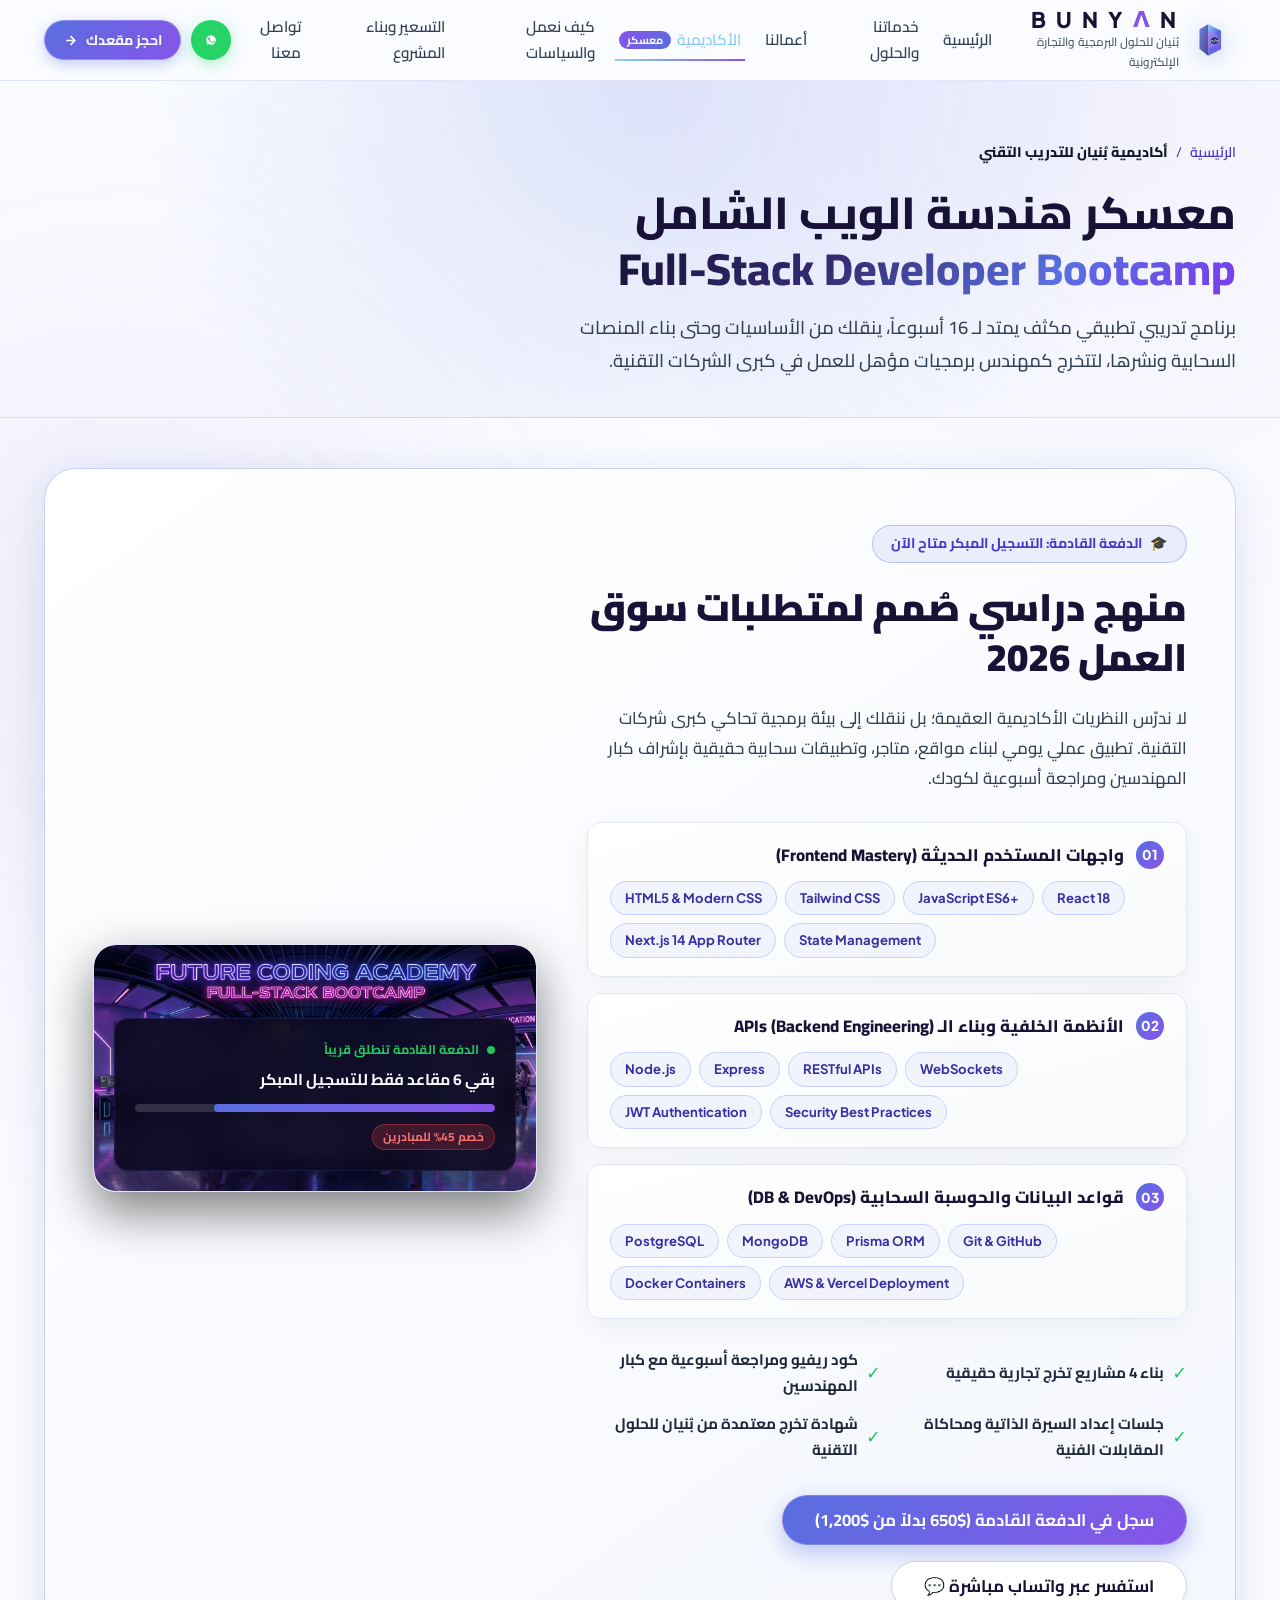
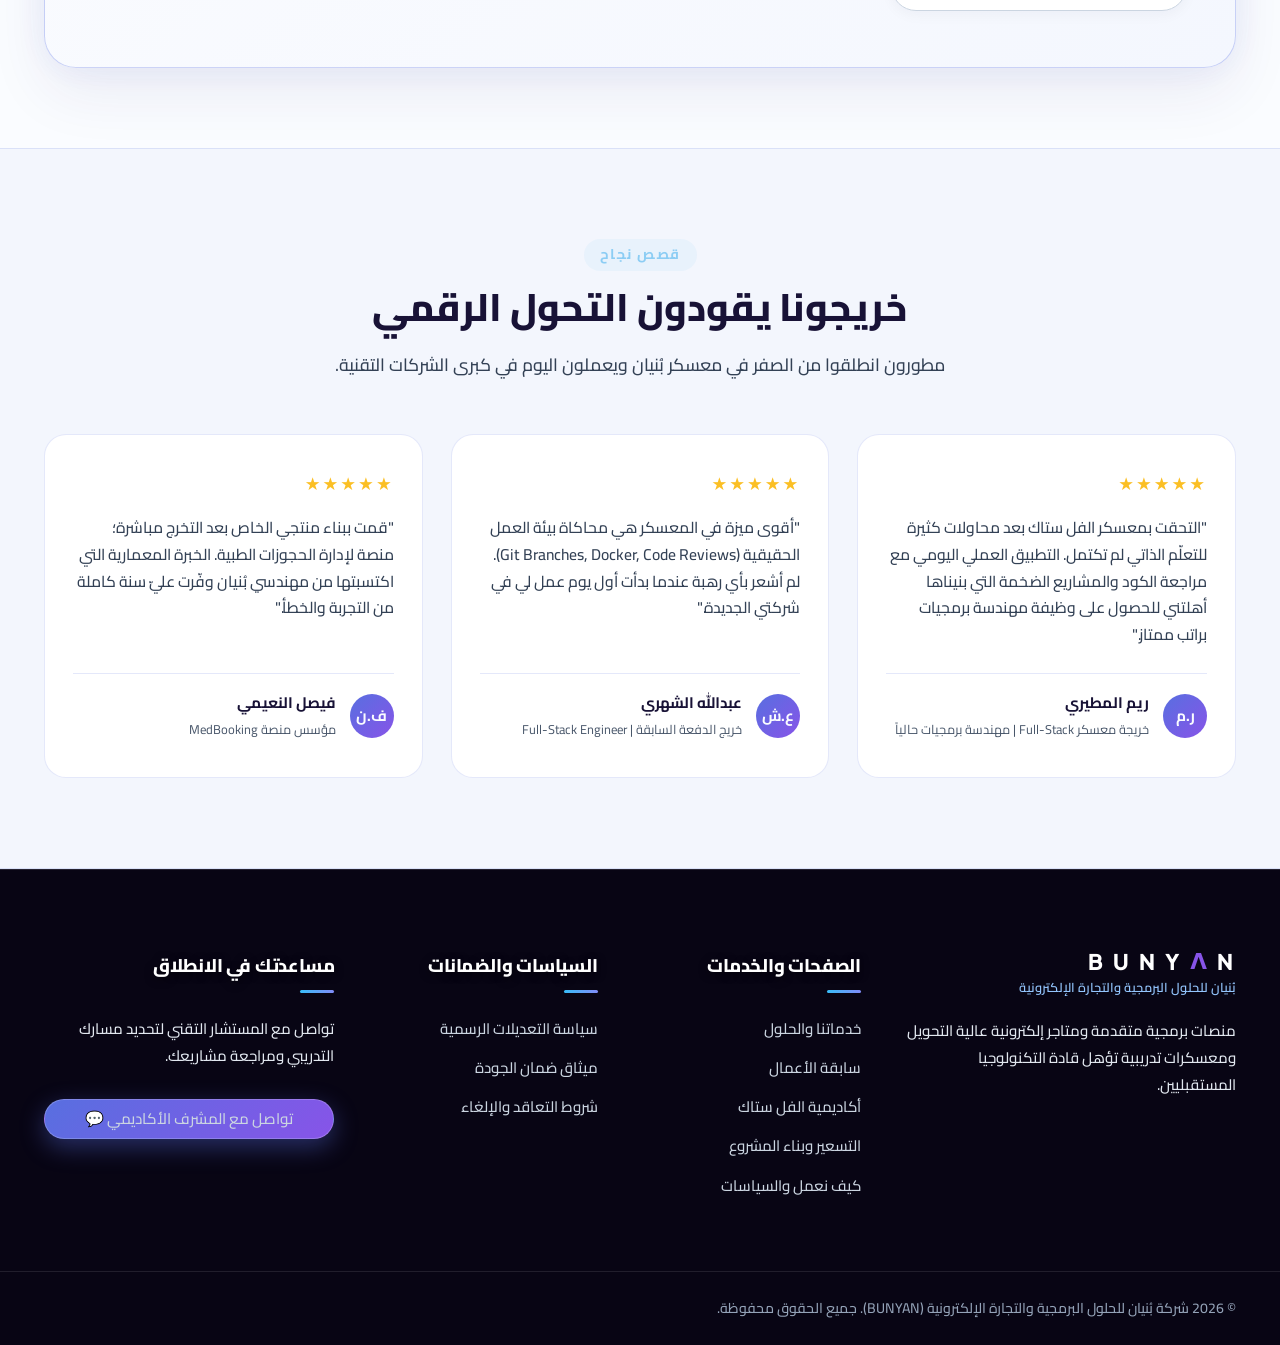
==== commit 688f2786: "feat(theme): transition site permanently to Toyota-grade clean white luxury corporate theme and remo" ====
--- a/academy.html
+++ b/academy.html
@@ -11,7 +11,7 @@
   <link href="https://fonts.googleapis.com/css2?family=Cairo:wght@300;400;500;600;700;800;900&family=Plus+Jakarta+Sans:wght@400;500;600;700;800&display=swap" rel="stylesheet">
   <link rel="stylesheet" href="index.css?v=4">
 </head>
-<body class="theme-dark">
+<body class="theme-light">
   <div class="bg-orb orb-1"></div>
   <div class="bg-orb orb-2"></div>
 
@@ -62,9 +62,6 @@
       </nav>
 
       <div class="header-actions">
-        <button class="theme-toggle" id="themeToggle" title="تبديل المظهر الداكن/الفاتح">
-          <span class="theme-icon">🌙</span>
-        </button>
         <a href="https://wa.me/966500000000?text=%D9%85%D8%B1%D8%AD%D8%A8%D8%A7%20%D8%A8%D9%86%D9%8A%D8%A7%D9%86%D8%8C%20%D8%A3%D8%B1%D8%BA%D8%A8%20%D8%A8%D8%A7%D9%84%D8%A7%D8%B3%D8%AA%D9%81%D8%B3%D8%A7%D8%B1%20%D8%B9%D9%86%20%D9%85%D8%B9%D8%B3%D9%83%D8%B1%20%D8%A7%D9%84%D9%81%D9%84%20%D8%سD8%AA%D8%A7%D9%83" target="_blank" rel="noopener" class="btn-whatsapp-icon" title="محادثة واتساب مباشرة">
           <svg viewBox="0 0 24 24" fill="currentColor" width="20" height="20"><path d="M12.031 6.172c-3.181 0-5.767 2.586-5.768 5.766-.001 1.298.38 2.27 1.019 3.287l-.582 2.128 2.182-.573c.978.58 1.911.928 3.145.929 3.178 0 5.767-2.587 5.768-5.766.001-3.187-2.575-5.77-5.764-5.771zm3.392 8.244c-.144.405-.837.774-1.17.824-.299.045-.677.063-1.092-.069-.252-.08-.575-.187-.988-.365-1.739-.751-2.874-2.502-2.961-2.617-.087-.116-.708-.94-.708-1.793s.448-1.273.607-1.446c.159-.173.346-.217.462-.217l.332.007c.106.005.249-.04.39.299.144.347.491 1.2.534 1.288.043.088.072.19.014.305-.058.115-.087.187-.173.289l-.26.302c-.087.087-.177.18-.076.353.101.173.45 1.053 1.137 1.666.883.787 1.628 1.03 1.859 1.145.231.115.367.101.504-.058.138-.159.588-.684.745-.918.157-.234.314-.195.534-.115.22.08 1.397.659 1.637.779.24.12.399.18.457.28.058.1.058.58-.086.985z"/></svg>
         </a>
--- a/index.css
+++ b/index.css
@@ -39,38 +39,22 @@
 
 /* ================= THEMES ================= */
 
-/* Dark Theme (Default - Luxurious High-Tech Indigo) */
-body.theme-dark {
-  --bg-primary: #0C081E;
-  --bg-secondary: #140E31;
-  --bg-card: rgba(28, 20, 68, 0.65);
-  --bg-card-hover: rgba(43, 31, 105, 0.75);
-  --bg-glass: rgba(19, 13, 48, 0.7);
-  --border-glass: rgba(140, 205, 244, 0.15);
-  --border-focus: #7898E8;
-  --text-primary: #FAFCFF;
-  --text-secondary: #B9C6E8;
-  --text-muted: #8392B7;
-  --accent-glow: rgba(135, 84, 232, 0.35);
-  --nav-bg: rgba(12, 8, 30, 0.85);
-  --card-shadow: 0 20px 50px rgba(0, 0, 0, 0.45);
-  --card-border-glow: 0 0 30px rgba(88, 111, 224, 0.15);
-}
-
-/* Light Theme (Clean Ice White & Soft Gray) */
+/* Clean Corporate Luxury Theme (Toyota-Grade White Default) */
+:root,
+body,
 body.theme-light {
   --bg-primary: #FAFCFF;
   --bg-secondary: #F3F6FD;
   --bg-card: #FFFFFF;
   --bg-card-hover: #F8FAFF;
-  --bg-glass: rgba(255, 255, 255, 0.85);
-  --border-glass: rgba(88, 111, 224, 0.18);
+  --bg-glass: rgba(255, 255, 255, 0.9);
+  --border-glass: rgba(88, 111, 224, 0.16);
   --border-focus: #586FE0;
   --text-primary: #181236;
   --text-secondary: #334155;
   --text-muted: #475569;
-  --accent-glow: rgba(88, 111, 224, 0.18);
-  --nav-bg: rgba(250, 252, 255, 0.95);
+  --accent-glow: rgba(88, 111, 224, 0.15);
+  --nav-bg: rgba(250, 252, 255, 0.96);
   --card-shadow: 0 16px 40px rgba(53, 42, 114, 0.08);
   --card-border-glow: 0 0 20px rgba(88, 111, 224, 0.08);
 }
@@ -132,10 +116,10 @@
 .bg-orb {
   position: fixed;
   border-radius: 50%;
-  filter: blur(120px);
+  filter: blur(140px);
   pointer-events: none;
   z-index: -1;
-  opacity: 0.55;
+  opacity: 0.08;
   transition: opacity var(--transition-smooth);
 }
 
@@ -409,24 +393,7 @@
 }
 
 .theme-toggle {
-  width: 40px;
-  height: 40px;
-  border-radius: 50%;
-  background: var(--bg-card);
-  border: 1px solid var(--border-glass);
-  color: var(--text-primary);
-  display: flex;
-  align-items: center;
-  justify-content: center;
-  font-size: 1.1rem;
-  transition: all var(--transition-fast);
-  flex-shrink: 0;
-}
-
-.theme-toggle:hover {
-  transform: scale(1.08);
-  border-color: var(--c-sky-blue);
-  box-shadow: 0 0 15px var(--accent-glow);
+  display: none !important;
 }
 
 .btn-whatsapp-icon {
@@ -2345,14 +2312,18 @@
 }
 
 /* ================= FOOTER & OFFICIAL POLICIES ================= */
-.site-footer {
-  background: #080514;
-  color: #FAFCFF;
-  border-top: 1px solid var(--border-glass);
+.site-footer,
+body.theme-light .site-footer {
+  background: #080514 !important;
+  color: #FAFCFF !important;
+  border-top: 1px solid rgba(255, 255, 255, 0.12) !important;
   padding: 80px 0 0;
-}
-
-.footer-grid {
+  position: relative;
+  z-index: 10;
+}
+
+.footer-grid,
+.footer-inner {
   display: grid;
   grid-template-columns: 1.5fr 1fr 1fr 1.3fr;
   gap: 40px;
@@ -2363,85 +2334,142 @@
   margin-bottom: 18px;
 }
 
-.footer-tagline {
-  font-size: 0.92rem;
-  color: #8392B7;
-  line-height: 1.7;
-  margin-bottom: 22px;
-}
-
-.footer-contact-info div {
-  font-size: 0.86rem;
-  color: #B9C6E8;
-  margin-bottom: 8px;
-}
-
-.footer-col-title {
-  font-size: 1.1rem;
-  font-weight: 700;
-  color: #FAFCFF;
+.site-footer .logo-title,
+body.theme-light .site-footer .logo-title {
+  color: #FFFFFF !important;
+}
+
+.site-footer .logo-sub,
+body.theme-light .site-footer .logo-sub {
+  color: #93C5FD !important;
+  font-size: 0.8rem !important;
+  font-weight: 600 !important;
+  display: block;
+  margin-top: 4px;
+}
+
+/* Footer Descriptions & Paragraphs - Crystal Clear Contrast */
+.site-footer p,
+.site-footer .footer-desc,
+.site-footer .footer-tagline,
+.site-footer .policy-note,
+body.theme-light .site-footer p,
+body.theme-light .site-footer .footer-desc,
+body.theme-light .site-footer .footer-tagline,
+body.theme-light .site-footer .policy-note {
+  font-size: 0.94rem !important;
+  color: #E2E8F0 !important;
+  line-height: 1.8 !important;
+  font-weight: 500 !important;
   margin-bottom: 20px;
+}
+
+/* Contact info in footer */
+.site-footer .footer-contact-info div,
+body.theme-light .site-footer .footer-contact-info div {
+  font-size: 0.9rem !important;
+  color: #F1F5F9 !important;
+  margin-bottom: 10px;
+  font-weight: 500 !important;
+  display: flex;
+  align-items: center;
+  gap: 8px;
+}
+
+/* Headings in Footer - Pure Bright White with Accent Bar */
+.site-footer h4,
+.site-footer .footer-heading,
+.site-footer .footer-col-title,
+body.theme-light .site-footer h4,
+body.theme-light .site-footer .footer-heading,
+body.theme-light .site-footer .footer-col-title {
+  font-size: 1.15rem !important;
+  font-weight: 800 !important;
+  color: #FFFFFF !important;
+  margin-bottom: 22px !important;
   position: relative;
-  padding-bottom: 10px;
-}
-
-.footer-col-title::after {
+  padding-bottom: 12px;
+  letter-spacing: -0.2px;
+  text-shadow: 0 2px 8px rgba(0, 0, 0, 0.6);
+}
+
+.site-footer .footer-heading::after,
+.site-footer .footer-col-title::after,
+body.theme-light .site-footer .footer-heading::after,
+body.theme-light .site-footer .footer-col-title::after {
   content: '';
   position: absolute;
   bottom: 0;
   right: 0;
-  width: 30px;
-  height: 2px;
-  background: var(--c-royal-blue);
-}
-
-.footer-links li {
-  margin-bottom: 10px;
-}
-
-.footer-links a {
-  font-size: 0.9rem;
-  color: #8392B7;
-}
-
-.footer-links a:hover {
-  color: var(--c-sky-blue);
-  transform: translateX(-4px);
+  width: 34px;
+  height: 3px;
+  border-radius: 2px;
+  background: linear-gradient(90deg, #38BDF8, #818CF8);
+}
+
+/* Navigation Links in Footer */
+.site-footer .footer-links {
+  list-style: none;
+  padding: 0;
+  margin: 0;
+}
+
+.site-footer .footer-links li,
+.site-footer .footer-policy-links li {
+  margin-bottom: 12px;
+}
+
+.site-footer .footer-links a,
+.site-footer .footer-policy-links a,
+body.theme-light .site-footer .footer-links a,
+body.theme-light .site-footer .footer-policy-links a {
+  font-size: 0.94rem !important;
+  color: #CBD5E1 !important;
+  font-weight: 500 !important;
   display: inline-block;
-}
-
-.policy-note {
-  font-size: 0.85rem;
-  color: #8392B7;
-  margin-bottom: 14px;
-  line-height: 1.5;
-}
-
-.footer-policy-links li {
-  margin-bottom: 8px;
-}
-
-.policy-trigger {
-  font-size: 0.88rem;
-  color: #B9C6E8;
+  transition: all 0.2s ease;
+  text-decoration: none;
+}
+
+.site-footer .footer-links a:hover,
+.site-footer .footer-policy-links a:hover,
+body.theme-light .site-footer .footer-links a:hover,
+body.theme-light .site-footer .footer-policy-links a:hover {
+  color: #38BDF8 !important;
+  transform: translateX(-5px);
+  text-shadow: 0 0 12px rgba(56, 189, 248, 0.5);
+}
+
+.site-footer .policy-trigger,
+body.theme-light .site-footer .policy-trigger {
+  font-size: 0.92rem !important;
+  color: #CBD5E1 !important;
   text-align: right;
   padding: 6px 0;
   transition: all var(--transition-fast);
 }
 
-.policy-trigger:hover {
-  color: var(--c-sky-blue);
+.site-footer .policy-trigger:hover,
+body.theme-light .site-footer .policy-trigger:hover {
+  color: #38BDF8 !important;
   transform: translateX(-4px);
 }
 
-.footer-bottom {
-  border-top: 1px solid rgba(255, 255, 255, 0.08);
+/* Guarantee Items in Col 4 */
+.site-footer .footer-col:last-child div,
+body.theme-light .site-footer .footer-col:last-child div {
+  color: #F8FAFC !important;
+  font-size: 0.92rem !important;
+  font-weight: 600 !important;
+}
+
+/* Footer Bottom Bar */
+.site-footer .footer-bottom,
+body.theme-light .site-footer .footer-bottom {
+  border-top: 1px solid rgba(255, 255, 255, 0.1) !important;
   padding: 24px 0;
-  font-size: 0.85rem;
-  color: #8392B7;
-}
-
-.footer-bottom-inner {
+  font-size: 0.88rem;
+  color: #94A3B8 !important;
   display: flex;
   align-items: center;
   justify-content: space-between;
@@ -2449,18 +2477,53 @@
   gap: 16px;
 }
 
-.footer-bottom-links {
+.site-footer .footer-bottom p,
+.site-footer .copyright,
+body.theme-light .site-footer .footer-bottom p,
+body.theme-light .site-footer .copyright {
+  color: #94A3B8 !important;
+  margin: 0 !important;
+  font-size: 0.88rem !important;
+  font-weight: 500 !important;
+}
+
+.site-footer .footer-bottom-links {
   display: flex;
   align-items: center;
   gap: 12px;
 }
 
-.footer-bottom-links a {
-  color: #8392B7;
-}
-.footer-bottom-links a:hover {
-  color: var(--c-sky-blue);
-}
+.site-footer .footer-bottom-links a,
+body.theme-light .site-footer .footer-bottom-links a {
+  color: #CBD5E1 !important;
+  font-size: 0.88rem !important;
+  transition: color 0.2s ease;
+}
+
+.site-footer .footer-bottom-links a:hover,
+body.theme-light .site-footer .footer-bottom-links a:hover {
+  color: #38BDF8 !important;
+}
+
+.site-footer .footer-meta-tags {
+  display: flex;
+  align-items: center;
+  gap: 10px;
+  flex-wrap: wrap;
+}
+
+.site-footer .footer-meta-tags span,
+body.theme-light .site-footer .footer-meta-tags span {
+  display: inline-block;
+  padding: 4px 12px;
+  border-radius: var(--radius-full);
+  background: rgba(255, 255, 255, 0.08) !important;
+  color: #E2E8F0 !important;
+  border: 1px solid rgba(255, 255, 255, 0.18) !important;
+  font-size: 0.82rem !important;
+  font-weight: 600 !important;
+}
+
 
 /* ================= FLOATING WHATSAPP ================= */
 .floating-whatsapp {
@@ -2849,190 +2912,11 @@
   line-height: 1.8;
 }
 
-/* Toyota-Style Solutions Lineup Selector (On Homepage) */
-.lineup-section {
-  padding: 80px 0 60px;
-}
-
-.lineup-tabs-wrap {
-  display: flex;
-  align-items: center;
-  justify-content: center;
-  margin-bottom: 36px;
-  border-bottom: 1px solid var(--border-glass);
-  padding-bottom: 12px;
-}
-
-.lineup-tabs {
-  display: flex;
-  gap: 12px;
-  overflow-x: auto;
-  padding-bottom: 4px;
-}
-
-.lineup-tab {
-  padding: 10px 24px;
-  border-radius: var(--radius-full);
-  background: var(--bg-card);
-  border: 1px solid var(--border-glass);
-  color: var(--text-secondary);
-  font-size: 0.95rem;
-  font-weight: 700;
-  display: inline-flex;
-  align-items: center;
-  gap: 8px;
-  white-space: nowrap;
-  transition: all var(--transition-fast);
-}
-
-.lineup-tab:hover {
-  border-color: var(--c-royal-blue);
-  color: var(--text-primary);
-}
-
-.lineup-tab.active {
-  background: linear-gradient(135deg, var(--c-royal-blue), var(--c-vibrant-violet));
-  color: #FAFCFF;
-  border-color: transparent;
-  box-shadow: 0 4px 18px rgba(88, 111, 224, 0.4);
-}
-
-.lineup-tab-content {
+/* Section Divider */
+.lineup-divider-placeholder {
   display: none;
-  animation: fadeIn 0.35s ease forwards;
-}
-
-.lineup-tab-content.active {
-  display: grid;
-  grid-template-columns: repeat(3, 1fr);
-  gap: 30px;
-}
-
-.lineup-card {
-  background: var(--bg-card);
-  border: 1px solid var(--border-glass);
-  border-radius: var(--radius-lg);
-  overflow: hidden;
-  display: flex;
-  flex-direction: column;
-  transition: all var(--transition-smooth);
-  box-shadow: var(--card-shadow);
-}
-
-.lineup-card:hover {
-  transform: translateY(-8px);
-  border-color: var(--c-royal-blue);
-  box-shadow: 0 20px 50px rgba(53, 42, 114, 0.25);
-}
-
-.lineup-img-wrap {
-  position: relative;
-  height: 200px;
-  overflow: hidden;
-  background: #140E31;
-}
-
-.lineup-img {
-  width: 100%;
-  height: 100%;
-  object-fit: cover;
-  transition: transform var(--transition-slow);
-}
-
-.lineup-card:hover .lineup-img {
-  transform: scale(1.05);
-}
-
-.lineup-badge {
-  position: absolute;
-  top: 12px;
-  right: 12px;
-  background: rgba(12, 8, 30, 0.85);
-  backdrop-filter: blur(10px);
-  border: 1px solid var(--border-glass);
-  color: var(--c-sky-blue);
-  font-size: 0.75rem;
-  font-weight: 700;
-  padding: 4px 12px;
-  border-radius: var(--radius-full);
-}
-
-.lineup-body {
-  padding: 24px;
-  display: flex;
-  flex-direction: column;
-  flex-grow: 1;
-}
-
-.lineup-price-tag {
-  font-size: 0.82rem;
-  color: var(--text-muted);
-  margin-bottom: 6px;
-}
-
-.lineup-price-tag strong {
-  font-family: var(--font-latin);
-  font-size: 1.25rem;
-  color: var(--c-sky-blue);
-  font-weight: 800;
-  margin-right: 4px;
-}
-
-body.theme-light .lineup-price-tag strong {
-  color: #4338CA;
-}
-
-.lineup-title {
-  font-size: 1.25rem;
-  font-weight: 800;
-  margin-bottom: 10px;
-  line-height: 1.35;
-}
-
-.lineup-desc {
-  font-size: 0.9rem;
-  color: var(--text-secondary);
-  line-height: 1.6;
-  margin-bottom: 18px;
-}
-
-.lineup-specs {
-  display: flex;
-  flex-wrap: wrap;
-  gap: 8px;
-  margin-bottom: 22px;
-  margin-top: auto;
-  padding-top: 14px;
-  border-top: 1px solid var(--border-glass);
-}
-
-.lineup-spec-pill {
-  font-size: 0.76rem;
-  background: rgba(88, 111, 224, 0.12);
-  color: var(--text-secondary);
-  border: 1px solid var(--border-glass);
-  padding: 3px 10px;
-  border-radius: var(--radius-sm);
-  font-weight: 600;
-}
-
-body.theme-light .lineup-spec-pill {
-  background: #F1F5F9;
-  color: #334155;
-  border-color: #E2E8F0;
-}
-
-.lineup-actions {
-  display: grid;
-  grid-template-columns: 1fr 1fr;
-  gap: 10px;
-}
-
-.lineup-actions .btn {
-  padding: 9px 12px;
-  font-size: 0.86rem;
-  white-space: nowrap;
-}
+}
+
 
 /* Feature Showcase Strip on Subpages */
 .subpage-grid-2col {
@@ -3323,9 +3207,12 @@
   background: var(--bg-card);
   border: 1px solid var(--border-glass);
   border-radius: var(--radius-lg);
-  padding: 28px;
+  padding: 30px 24px;
   display: flex;
   flex-direction: column;
+  align-items: stretch;
+  text-align: right;
+  direction: rtl;
   transition: transform 0.3s ease, border-color 0.3s ease, box-shadow 0.3s ease;
   position: relative;
   overflow: hidden;
@@ -3349,32 +3236,101 @@
 }
 
 .lineup-badge {
-  display: inline-block;
-  padding: 4px 12px;
-  border-radius: var(--radius-full);
-  font-size: 0.78rem;
-  font-weight: 700;
-  background: rgba(88, 111, 224, 0.2);
-  color: var(--c-sky-blue);
-  margin-bottom: 14px;
-  align-self: flex-start;
+  display: inline-flex !important;
+  align-items: center;
+  gap: 6px;
+  padding: 6px 14px !important;
+  border-radius: var(--radius-full) !important;
+  font-size: 0.8rem !important;
+  font-weight: 700 !important;
+  background: rgba(88, 111, 224, 0.18) !important;
+  color: #8CCDF4 !important;
+  border: 1px solid rgba(140, 205, 244, 0.35) !important;
+  margin-bottom: 14px !important;
+  align-self: flex-start !important;
+  margin-inline-start: 0 !important;
+  margin-inline-end: auto !important;
+  width: fit-content !important;
+  line-height: 1.25 !important;
+  text-align: right !important;
 }
 
 body.theme-light .lineup-badge {
-  background: #EEF2FF;
-  color: #3730A3;
-  border: 1px solid #C7D2FE;
+  background: #EEF2FF !important;
+  color: #3730A3 !important;
+  border: 1.5px solid #C7D2FE !important;
+  font-weight: 800 !important;
+}
+
+.lineup-badge.badge-featured {
+  background: rgba(135, 84, 232, 0.25) !important;
+  color: #C7D2FE !important;
+  border: 1px solid rgba(167, 139, 250, 0.45) !important;
+}
+
+body.theme-light .lineup-badge.badge-featured {
+  background: #F3E8FF !important;
+  color: #6D28D9 !important;
+  border: 1.5px solid #DDD6FE !important;
+  font-weight: 800 !important;
+}
+
+.lineup-badge.badge-amber {
+  background: rgba(245, 158, 11, 0.2) !important;
+  color: #FBBF24 !important;
+  border: 1px solid rgba(251, 191, 36, 0.35) !important;
+}
+
+body.theme-light .lineup-badge.badge-amber {
+  background: #FEF3C7 !important;
+  color: #B45309 !important;
+  border: 1.5px solid #FDE68A !important;
+  font-weight: 800 !important;
 }
 
 .lineup-card-title {
-  font-size: 1.3rem;
+  font-size: 1.25rem !important;
+  font-weight: 800 !important;
+  margin-top: 0 !important;
+  margin-bottom: 12px !important;
+  line-height: 1.4 !important;
+  text-align: right !important;
+  width: 100% !important;
+  display: flex !important;
+  flex-direction: column !important;
+  align-items: flex-start !important;
+  gap: 4px !important;
+}
+
+.lineup-card-title .title-ar {
+  font-size: 1.25rem;
   font-weight: 800;
-  margin-bottom: 8px;
-  color: var(--c-ice-white);
-}
-
-body.theme-light .lineup-card-title {
-  color: #181236;
+  color: #FAFCFF;
+  line-height: 1.35;
+  display: block;
+  text-align: right;
+  width: 100%;
+}
+
+body.theme-light .lineup-card-title .title-ar {
+  color: #181236 !important;
+}
+
+.lineup-card-title .title-en {
+  font-family: var(--font-latin);
+  font-size: 0.82rem;
+  font-weight: 600;
+  color: #8CCDF4;
+  letter-spacing: 0.3px;
+  direction: ltr;
+  display: block;
+  text-align: right;
+  unicode-bidi: isolate;
+  opacity: 0.9;
+}
+
+body.theme-light .lineup-card-title .title-en {
+  color: #4338CA !important;
 }
 
 .lineup-price-tag {
@@ -3548,8 +3504,7 @@
 .hero-desc,
 .page-hero-desc,
 .section-desc,
-.lineup-card-desc,
-.footer-desc {
+.lineup-card-desc {
   color: #B9C6E8;
   line-height: 1.8;
 }
@@ -3558,8 +3513,7 @@
 body.theme-light .hero-desc,
 body.theme-light .page-hero-desc,
 body.theme-light .section-desc,
-body.theme-light .lineup-card-desc,
-body.theme-light .footer-desc {
+body.theme-light .lineup-card-desc {
   color: #334155 !important;
   font-weight: 500;
 }
@@ -3640,34 +3594,413 @@
   font-weight: 800;
 }
 
-/* Feature Cards & Policies in Light Mode */
-body.theme-light .feature-card {
+/* ===================================================
+   CONTEXTUAL FEATURE & RECTANGLE CARDS SYSTEM
+=================================================== */
+.features-grid {
+  display: grid;
+  grid-template-columns: repeat(4, 1fr);
+  gap: 22px;
+  margin-top: 40px;
+}
+
+.feature-card {
+  position: relative;
+  border-radius: var(--radius-lg);
+  padding: 30px 24px;
+  display: flex;
+  flex-direction: column;
+  transition: transform 0.35s cubic-bezier(0.16, 1, 0.3, 1), box-shadow 0.35s ease, border-color 0.35s ease;
+  overflow: hidden;
+  text-align: right;
+  direction: rtl;
+  border: 1px solid var(--border-glass);
+  background: rgba(24, 17, 52, 0.7);
+  backdrop-filter: blur(16px);
+  -webkit-backdrop-filter: blur(16px);
+}
+
+.feature-card::before {
+  content: "";
+  position: absolute;
+  top: 0;
+  right: 0;
+  left: 0;
+  height: 3px;
+  background: linear-gradient(90deg, transparent, rgba(255, 255, 255, 0.4), transparent);
+  opacity: 0.6;
+  transition: opacity 0.3s ease;
+}
+
+.feature-card:hover {
+  transform: translateY(-8px);
+}
+
+.feature-icon-box {
+  width: 52px;
+  height: 52px;
+  border-radius: 14px;
+  display: flex;
+  align-items: center;
+  justify-content: center;
+  font-size: 1.6rem;
+  margin-bottom: 16px;
+  transition: transform 0.3s ease;
+}
+
+.feature-card:hover .feature-icon-box {
+  transform: scale(1.08);
+}
+
+.feature-badge {
+  display: inline-flex;
+  align-items: center;
+  padding: 3px 10px;
+  border-radius: var(--radius-full);
+  font-size: 0.72rem;
+  font-weight: 700;
+  margin-bottom: 10px;
+  width: fit-content;
+}
+
+.feature-card-title {
+  font-size: 1.18rem !important;
+  font-weight: 800 !important;
+  margin-top: 0 !important;
+  margin-bottom: 10px !important;
+  line-height: 1.4 !important;
+  color: #FAFCFF;
+}
+
+body.theme-light .feature-card-title {
+  color: #181236 !important;
+}
+
+.feature-card-desc {
+  font-size: 0.88rem !important;
+  line-height: 1.65 !important;
+  color: #B9C6E8;
+  margin: 0 !important;
+}
+
+body.theme-light .feature-card-desc {
+  color: #475569 !important;
+}
+
+/* 1. Architecture Card: Clean Tech Sapphire / Diamond */
+.feature-card.card-architecture {
+  background: radial-gradient(circle at 100% 0%, rgba(14, 165, 233, 0.18) 0%, rgba(20, 15, 48, 0.85) 60%),
+              linear-gradient(145deg, rgba(20, 25, 55, 0.85), rgba(14, 18, 42, 0.95));
+  border: 1px solid rgba(56, 189, 248, 0.3);
+  box-shadow: 0 10px 30px rgba(14, 165, 233, 0.08);
+}
+
+.feature-card.card-architecture::before {
+  background: linear-gradient(90deg, #38BDF8, #818CF8);
+}
+
+.feature-card.card-architecture .feature-icon-box {
+  background: rgba(14, 165, 233, 0.2);
+  border: 1px solid rgba(56, 189, 248, 0.4);
+  box-shadow: 0 4px 16px rgba(14, 165, 233, 0.25);
+}
+
+.feature-card.card-architecture .feature-badge {
+  background: rgba(14, 165, 233, 0.15);
+  color: #7DD3FC;
+  border: 1px solid rgba(56, 189, 248, 0.3);
+}
+
+body.theme-light .feature-card.card-architecture {
+  background: linear-gradient(150deg, #FFFFFF 0%, #F0F9FF 50%, #E0F2FE 100%) !important;
+  border: 1.5px solid #BAE6FD !important;
+  box-shadow: 0 10px 28px rgba(2, 132, 199, 0.1), inset 0 1px 0 #FFFFFF !important;
+}
+
+body.theme-light .feature-card.card-architecture:hover {
+  border-color: #0284C7 !important;
+  box-shadow: 0 18px 40px rgba(2, 132, 199, 0.18), inset 0 1px 0 #FFFFFF !important;
+}
+
+body.theme-light .feature-card.card-architecture .feature-icon-box {
+  background: #E0F2FE;
+  border: 1.5px solid #7DD3FC;
+  box-shadow: 0 4px 14px rgba(2, 132, 199, 0.15);
+}
+
+body.theme-light .feature-card.card-architecture .feature-badge {
+  background: #E0F2FE;
+  color: #0369A1;
+  border: 1px solid #BAE6FD;
+}
+
+/* 2. Warranty Card: Security Emerald / Shield */
+.feature-card.card-warranty {
+  background: radial-gradient(circle at 100% 0%, rgba(16, 185, 129, 0.18) 0%, rgba(18, 28, 45, 0.85) 60%),
+              linear-gradient(145deg, rgba(16, 35, 45, 0.85), rgba(12, 22, 32, 0.95));
+  border: 1px solid rgba(52, 211, 153, 0.3);
+  box-shadow: 0 10px 30px rgba(16, 185, 129, 0.08);
+}
+
+.feature-card.card-warranty::before {
+  background: linear-gradient(90deg, #34D399, #10B981);
+}
+
+.feature-card.card-warranty .feature-icon-box {
+  background: rgba(16, 185, 129, 0.2);
+  border: 1px solid rgba(52, 211, 153, 0.4);
+  box-shadow: 0 4px 16px rgba(16, 185, 129, 0.25);
+}
+
+.feature-card.card-warranty .feature-badge {
+  background: rgba(16, 185, 129, 0.15);
+  color: #6EE7B7;
+  border: 1px solid rgba(52, 211, 153, 0.3);
+}
+
+body.theme-light .feature-card.card-warranty {
+  background: linear-gradient(150deg, #FFFFFF 0%, #F0FDF4 50%, #DCFCE7 100%) !important;
+  border: 1.5px solid #BBF7D0 !important;
+  box-shadow: 0 10px 28px rgba(16, 185, 129, 0.1), inset 0 1px 0 #FFFFFF !important;
+}
+
+body.theme-light .feature-card.card-warranty:hover {
+  border-color: #059669 !important;
+  box-shadow: 0 18px 40px rgba(16, 185, 129, 0.18), inset 0 1px 0 #FFFFFF !important;
+}
+
+body.theme-light .feature-card.card-warranty .feature-icon-box {
+  background: #DCFCE7;
+  border: 1.5px solid #86EFAC;
+  box-shadow: 0 4px 14px rgba(5, 150, 105, 0.15);
+}
+
+body.theme-light .feature-card.card-warranty .feature-badge {
+  background: #DCFCE7;
+  color: #047857;
+  border: 1px solid #BBF7D0;
+}
+
+/* 3. Transparency Card: Fair Golden Amber / Balance */
+.feature-card.card-transparency {
+  background: radial-gradient(circle at 100% 0%, rgba(245, 158, 11, 0.18) 0%, rgba(35, 25, 25, 0.85) 60%),
+              linear-gradient(145deg, rgba(38, 28, 25, 0.85), rgba(24, 18, 18, 0.95));
+  border: 1px solid rgba(251, 191, 36, 0.3);
+  box-shadow: 0 10px 30px rgba(245, 158, 11, 0.08);
+}
+
+.feature-card.card-transparency::before {
+  background: linear-gradient(90deg, #FBBF24, #F59E0B);
+}
+
+.feature-card.card-transparency .feature-icon-box {
+  background: rgba(245, 158, 11, 0.2);
+  border: 1px solid rgba(251, 191, 36, 0.4);
+  box-shadow: 0 4px 16px rgba(245, 158, 11, 0.25);
+}
+
+.feature-card.card-transparency .feature-badge {
+  background: rgba(245, 158, 11, 0.15);
+  color: #FDE68A;
+  border: 1px solid rgba(251, 191, 36, 0.3);
+}
+
+body.theme-light .feature-card.card-transparency {
+  background: linear-gradient(150deg, #FFFFFF 0%, #FFFBEB 50%, #FEF3C7 100%) !important;
+  border: 1.5px solid #FDE68A !important;
+  box-shadow: 0 10px 28px rgba(217, 119, 6, 0.1), inset 0 1px 0 #FFFFFF !important;
+}
+
+body.theme-light .feature-card.card-transparency:hover {
+  border-color: #D97706 !important;
+  box-shadow: 0 18px 40px rgba(217, 119, 6, 0.18), inset 0 1px 0 #FFFFFF !important;
+}
+
+body.theme-light .feature-card.card-transparency .feature-icon-box {
+  background: #FEF3C7;
+  border: 1.5px solid #FCD34D;
+  box-shadow: 0 4px 14px rgba(217, 119, 6, 0.15);
+}
+
+body.theme-light .feature-card.card-transparency .feature-badge {
+  background: #FEF3C7;
+  color: #B45309;
+  border: 1px solid #FDE68A;
+}
+
+/* 4. Punctuality Card: Precision Royal Violet / Stopwatch */
+.feature-card.card-punctuality {
+  background: radial-gradient(circle at 100% 0%, rgba(135, 84, 232, 0.22) 0%, rgba(25, 18, 52, 0.85) 60%),
+              linear-gradient(145deg, rgba(32, 22, 62, 0.85), rgba(18, 12, 38, 0.95));
+  border: 1px solid rgba(167, 139, 250, 0.3);
+  box-shadow: 0 10px 30px rgba(135, 84, 232, 0.08);
+}
+
+.feature-card.card-punctuality::before {
+  background: linear-gradient(90deg, #A78BFA, #8754E8);
+}
+
+.feature-card.card-punctuality .feature-icon-box {
+  background: rgba(135, 84, 232, 0.22);
+  border: 1px solid rgba(167, 139, 250, 0.4);
+  box-shadow: 0 4px 16px rgba(135, 84, 232, 0.25);
+}
+
+.feature-card.card-punctuality .feature-badge {
+  background: rgba(135, 84, 232, 0.15);
+  color: #C7D2FE;
+  border: 1px solid rgba(167, 139, 250, 0.3);
+}
+
+body.theme-light .feature-card.card-punctuality {
+  background: linear-gradient(150deg, #FFFFFF 0%, #FAF5FF 50%, #F3E8FF 100%) !important;
+  border: 1.5px solid #DDD6FE !important;
+  box-shadow: 0 10px 28px rgba(124, 58, 237, 0.1), inset 0 1px 0 #FFFFFF !important;
+}
+
+body.theme-light .feature-card.card-punctuality:hover {
+  border-color: #7C3AED !important;
+  box-shadow: 0 18px 40px rgba(124, 58, 237, 0.18), inset 0 1px 0 #FFFFFF !important;
+}
+
+body.theme-light .feature-card.card-punctuality .feature-icon-box {
+  background: #F3E8FF;
+  border: 1.5px solid #C4B5FD;
+  box-shadow: 0 4px 14px rgba(124, 58, 237, 0.15);
+}
+
+body.theme-light .feature-card.card-punctuality .feature-badge {
+  background: #F3E8FF;
+  color: #6D28D9;
+  border: 1px solid #DDD6FE;
+}
+
+/* ===================================================
+   ENHANCED RECTANGLE CARDS ACROSS ENTIRE PLATFORM
+=================================================== */
+/* Subpage Article Cards */
+body.theme-light .subpage-card {
+  background: linear-gradient(165deg, #FFFFFF 0%, #F8FAFC 100%) !important;
+  border: 1.5px solid #E2E8F0 !important;
+  box-shadow: 0 12px 35px rgba(15, 23, 42, 0.05), inset 0 1px 0 #FFFFFF !important;
+}
+
+/* Contextual Policy Cards in Process Page */
+#revisions.subpage-card {
+  border-top: 3px solid #38BDF8 !important;
+}
+
+body.theme-light #revisions.subpage-card {
+  background: linear-gradient(160deg, #FFFFFF 0%, #F0F9FF 60%, #E0F2FE 100%) !important;
+  border: 1.5px solid #BAE6FD !important;
+  border-top: 3.5px solid #0284C7 !important;
+}
+
+#warranty.subpage-card {
+  border-top: 3px solid #34D399 !important;
+}
+
+body.theme-light #warranty.subpage-card {
+  background: linear-gradient(160deg, #FFFFFF 0%, #F0FDF4 60%, #DCFCE7 100%) !important;
+  border: 1.5px solid #BBF7D0 !important;
+  border-top: 3.5px solid #059669 !important;
+}
+
+#contract.subpage-card {
+  border-top: 3px solid #818CF8 !important;
+}
+
+body.theme-light #contract.subpage-card {
+  background: linear-gradient(160deg, #FFFFFF 0%, #FAF5FF 60%, #F3E8FF 100%) !important;
+  border: 1.5px solid #DDD6FE !important;
+  border-top: 3.5px solid #4F46E5 !important;
+}
+
+/* Policy Items Inside Cards */
+.policy-item-box {
+  background: rgba(18, 14, 40, 0.6) !important;
+  border: 1px solid var(--border-glass) !important;
+  border-right: 4px solid var(--c-royal-blue) !important;
+  border-radius: var(--radius-md) !important;
+  padding: 18px 22px !important;
+  transition: all var(--transition-fast);
+}
+
+.policy-item-box:hover {
+  transform: translateX(-4px);
+  border-right-color: var(--c-sky-blue) !important;
+}
+
+body.theme-light .policy-item-box {
   background: #FFFFFF !important;
-  border: 1.5px solid #E2E8F0 !important;
-  box-shadow: 0 8px 24px rgba(15, 23, 42, 0.06);
-}
-
-body.theme-light .feature-card h3 {
-  color: #181236 !important;
-}
-
-body.theme-light .feature-card p {
-  color: #475569 !important;
-}
-
-/* Project Cards in Light Mode */
+  border: 1px solid #E2E8F0 !important;
+  border-right: 4px solid #586FE0 !important;
+  box-shadow: 0 4px 14px rgba(15, 23, 42, 0.04) !important;
+}
+
+body.theme-light .policy-item-box:hover {
+  border-right-color: #352A72 !important;
+  box-shadow: 0 6px 20px rgba(88, 111, 224, 0.1) !important;
+}
+
+/* Deliverables Box in Workflow */
+body.theme-light .deliverables-box {
+  background: linear-gradient(135deg, #F0FDF4 0%, #EEF2FF 100%) !important;
+  border: 1.5px solid #C7D2FE !important;
+  box-shadow: 0 6px 20px rgba(88, 111, 224, 0.08) !important;
+}
+
+/* Project Cards */
+.project-card {
+  background: rgba(24, 17, 52, 0.7);
+  border: 1px solid var(--border-glass);
+  border-radius: var(--radius-lg);
+  overflow: hidden;
+  transition: transform 0.3s ease, box-shadow 0.3s ease, border-color 0.3s ease;
+}
+
+.project-card:hover {
+  transform: translateY(-6px);
+  border-color: var(--c-royal-blue);
+  box-shadow: 0 20px 45px rgba(53, 42, 114, 0.3);
+}
+
 body.theme-light .project-card {
-  background: #FFFFFF !important;
+  background: linear-gradient(165deg, #FFFFFF 0%, #F8FAFC 100%) !important;
   border: 1.5px solid #E2E8F0 !important;
   box-shadow: 0 10px 30px rgba(15, 23, 42, 0.06);
 }
 
+body.theme-light .project-card:hover {
+  border-color: #586FE0 !important;
+  box-shadow: 0 18px 45px rgba(88, 111, 224, 0.16) !important;
+}
+
 body.theme-light .project-info h3 {
   color: #181236 !important;
 }
 
 body.theme-light .project-info p {
   color: #475569 !important;
+}
+
+/* Stack Boxes in Academy */
+body.theme-light .stack-box {
+  background: linear-gradient(165deg, #FFFFFF 0%, #F8FAFC 100%) !important;
+  border: 1.5px solid #E2E8F0 !important;
+  box-shadow: 0 8px 24px rgba(15, 23, 42, 0.05) !important;
+}
+
+body.theme-light .stack-box:hover {
+  border-color: #586FE0 !important;
+  box-shadow: 0 14px 35px rgba(88, 111, 224, 0.14) !important;
+}
+
+/* Contact Cards in Contact Page */
+body.theme-light .contact-card {
+  background: linear-gradient(165deg, #FFFFFF 0%, #F8FAFC 100%) !important;
+  border: 1.5px solid #E2E8F0 !important;
+  box-shadow: 0 14px 40px rgba(15, 23, 42, 0.06) !important;
 }
 
 /* Secondary Buttons in Light Mode */
@@ -3684,3 +4017,648 @@
   color: #352A72 !important;
 }
 
+/* ===================================================
+   ULTRA-RESPONSIVE SYSTEM FOR ALL DEVICES & SCREEN SIZES
+   - Desktop & 4K (1280px - 1920px+)
+   - Laptops & Tablets Landscape (992px - 1279px)
+   - Tablets Portrait (768px - 991px)
+   - Mobile Large & Phablets (481px - 767px)
+   - Small Mobile & Compact Devices (320px - 480px)
+   =================================================== */
+
+/* Prevent any horizontal page overflow */
+html, body {
+  max-width: 100vw;
+  overflow-x: hidden;
+}
+
+/* --- 1. Large Screens & Desktops (1440px+) --- */
+@media (min-width: 1440px) {
+  .container {
+    max-width: 1360px;
+  }
+  .hero-title {
+    font-size: 3.5rem;
+  }
+}
+
+/* --- 2. Laptops & Large Tablets (max-width: 1200px) --- */
+@media (max-width: 1200px) {
+  .hero-grid {
+    gap: 40px;
+  }
+  .hero-title {
+    font-size: 2.8rem;
+  }
+  .features-grid {
+    grid-template-columns: repeat(2, 1fr) !important;
+  }
+  .portfolio-grid {
+    grid-template-columns: repeat(2, 1fr) !important;
+  }
+}
+
+/* --- 3. Tablets & Small Laptops (max-width: 1024px) --- */
+@media (max-width: 1024px) {
+  /* Site Header */
+  .header-inner {
+    height: 72px;
+  }
+  
+  /* Mobile Navigation Drawer for all tablets & phones */
+  .main-nav {
+    position: fixed !important;
+    top: 72px !important;
+    right: -100% !important;
+    width: 320px !important;
+    max-width: 85vw !important;
+    height: calc(100vh - 72px) !important;
+    background: rgba(14, 10, 34, 0.98) !important;
+    backdrop-filter: blur(25px) !important;
+    -webkit-backdrop-filter: blur(25px) !important;
+    border-left: 1px solid var(--border-glass) !important;
+    padding: 28px 24px !important;
+    transition: right var(--transition-smooth) !important;
+    z-index: 1000 !important;
+    overflow-y: auto !important;
+    box-shadow: -15px 0 40px rgba(0, 0, 0, 0.5) !important;
+    display: block !important;
+  }
+
+  body.theme-light .main-nav {
+    background: #FFFFFF !important;
+    border-left: 1.5px solid #CBD5E1 !important;
+    box-shadow: -15px 0 40px rgba(15, 23, 42, 0.15) !important;
+  }
+
+  .main-nav.open {
+    right: 0 !important;
+  }
+
+  .main-nav .nav-list {
+    flex-direction: column !important;
+    align-items: stretch !important;
+    gap: 10px !important;
+    width: 100% !important;
+  }
+
+  .main-nav .nav-link {
+    font-size: 1.05rem !important;
+    padding: 12px 16px !important;
+    border-radius: var(--radius-md) !important;
+    color: #FAFCFF !important;
+    display: flex !important;
+    justify-content: space-between !important;
+    align-items: center !important;
+  }
+
+  body.theme-light .main-nav .nav-link {
+    color: #181236 !important;
+    font-weight: 700 !important;
+  }
+
+  .main-nav .nav-link:hover,
+  .main-nav .nav-link.active {
+    background: rgba(88, 111, 224, 0.18) !important;
+    color: var(--c-sky-blue) !important;
+  }
+
+  body.theme-light .main-nav .nav-link:hover,
+  body.theme-light .main-nav .nav-link.active {
+    background: #EEF2FF !important;
+    color: #4338CA !important;
+  }
+
+  .main-nav .nav-link::after {
+    display: none !important;
+  }
+
+  .mobile-menu-btn {
+    display: flex !important;
+  }
+
+  /* Hero Section */
+  .hero-section {
+    padding: 50px 0 40px;
+  }
+
+  .hero-grid {
+    grid-template-columns: 1fr !important;
+    gap: 40px;
+  }
+
+  .hero-content {
+    text-align: center;
+  }
+
+  .hero-badge {
+    margin-left: auto;
+    margin-right: auto;
+  }
+
+  .hero-desc {
+    margin-left: auto;
+    margin-right: auto;
+  }
+
+  .hero-trust-row {
+    justify-content: center;
+  }
+
+  .hero-actions {
+    justify-content: center;
+  }
+
+  .hero-visual {
+    max-width: 600px;
+    margin: 0 auto;
+    width: 100%;
+  }
+
+  /* Lineup Grid on Tablets */
+  .lineup-tab-content.active {
+    grid-template-columns: repeat(2, 1fr) !important;
+    gap: 20px;
+  }
+
+  /* Subpage Layouts */
+  .subpage-grid-2col {
+    grid-template-columns: 1fr !important;
+  }
+
+  .contact-grid {
+    grid-template-columns: 1fr !important;
+    gap: 36px;
+  }
+
+  .calc-grid {
+    grid-template-columns: 1fr !important;
+  }
+
+  /* Footer */
+  .footer-inner {
+    grid-template-columns: repeat(2, 1fr) !important;
+    gap: 40px;
+  }
+}
+
+/* --- 4. Mobile Devices (max-width: 768px) --- */
+@media (max-width: 768px) {
+  .container {
+    padding: 0 18px;
+  }
+
+  .announcement-bar {
+    font-size: 0.82rem;
+    padding: 8px 12px;
+  }
+
+  .announcement-content {
+    gap: 8px;
+  }
+
+  /* Typography */
+  .hero-title {
+    font-size: 2.1rem !important;
+    line-height: 1.35 !important;
+  }
+
+  .page-hero-title {
+    font-size: 2rem !important;
+    line-height: 1.35 !important;
+  }
+
+  .section-title {
+    font-size: 1.75rem !important;
+  }
+
+  .hero-desc,
+  .page-hero-desc,
+  .section-desc {
+    font-size: 0.95rem !important;
+    line-height: 1.75 !important;
+  }
+
+  /* Hero Actions */
+  .hero-actions {
+    flex-direction: column !important;
+    width: 100% !important;
+    gap: 12px !important;
+  }
+
+  .hero-actions .btn {
+    width: 100% !important;
+    justify-content: center !important;
+    padding: 14px 20px !important;
+  }
+
+  .hero-trust-row {
+    display: grid !important;
+    grid-template-columns: 1fr 1fr !important;
+    gap: 12px !important;
+    width: 100% !important;
+  }
+
+  .hero-trust-row .hero-kpi-pill:last-child {
+    grid-column: span 2;
+  }
+
+  /* Hero Visual & Badges */
+  .hero-visual {
+    width: 100%;
+  }
+
+  .floating-badge {
+    position: relative !important;
+    top: auto !important;
+    bottom: auto !important;
+    left: auto !important;
+    right: auto !important;
+    animation: none !important;
+    margin-top: 14px !important;
+    width: 100% !important;
+  }
+
+  .badge-speed, .badge-client {
+    position: relative !important;
+  }
+
+  /* Lineup Category Selector */
+  .lineup-tabs-wrapper {
+    justify-content: flex-start !important;
+    overflow-x: auto !important;
+    -webkit-overflow-scrolling: touch !important;
+    padding: 8px 4px !important;
+    margin: 0 -18px 24px !important;
+    padding-right: 18px !important;
+    padding-left: 18px !important;
+    scrollbar-width: none !important;
+  }
+
+  .lineup-tabs-wrapper::-webkit-scrollbar {
+    display: none;
+  }
+
+  .lineup-tabs {
+    flex-shrink: 0 !important;
+  }
+
+  .lineup-tab-btn {
+    padding: 9px 18px !important;
+    font-size: 0.88rem !important;
+  }
+
+  .lineup-tab-content.active {
+    grid-template-columns: 1fr !important;
+    gap: 20px !important;
+  }
+
+  /* Features & Portfolio Grids */
+  .features-grid {
+    grid-template-columns: 1fr !important;
+    gap: 16px !important;
+  }
+
+  .portfolio-grid {
+    grid-template-columns: 1fr !important;
+    gap: 20px !important;
+  }
+
+  /* Forms */
+  .form-row-2col {
+    grid-template-columns: 1fr !important;
+    gap: 16px !important;
+  }
+
+  /* Footer */
+  .footer-inner {
+    grid-template-columns: 1fr !important;
+    gap: 32px !important;
+  }
+
+  .footer-bottom {
+    flex-direction: column !important;
+    text-align: center !important;
+    gap: 14px !important;
+  }
+
+  .footer-meta-tags {
+    justify-content: center !important;
+    flex-wrap: wrap !important;
+  }
+}
+
+/* --- 5. Small Phones (max-width: 480px) --- */
+@media (max-width: 480px) {
+  .container {
+    padding: 0 14px;
+  }
+
+  /* Header compacting */
+  .header-inner {
+    height: 64px;
+  }
+
+  .logo-mark {
+    width: 36px;
+    height: 36px;
+  }
+
+  .logo-title {
+    font-size: 1.15rem;
+    letter-spacing: 2px;
+  }
+
+  .logo-sub {
+    display: none !important;
+  }
+
+  .theme-toggle {
+    width: 36px;
+    height: 36px;
+    font-size: 1rem;
+  }
+
+  .btn-whatsapp-icon {
+    width: 36px;
+    height: 36px;
+  }
+
+  .header-cta-btn {
+    height: 36px !important;
+    padding: 0 12px !important;
+    font-size: 0.8rem !important;
+  }
+
+  .header-cta-btn svg {
+    display: none !important;
+  }
+
+  .mobile-menu-btn {
+    width: 28px;
+    height: 28px;
+  }
+
+  /* Hero Section */
+  .hero-section {
+    padding: 36px 0 28px;
+  }
+
+  .hero-badge {
+    font-size: 0.76rem;
+    padding: 5px 12px;
+  }
+
+  .hero-title {
+    font-size: 1.65rem !important;
+    line-height: 1.35 !important;
+    margin-bottom: 16px;
+  }
+
+  .hero-trust-row {
+    grid-template-columns: 1fr !important;
+  }
+
+  .hero-trust-row .hero-kpi-pill:last-child {
+    grid-column: auto;
+  }
+
+  /* Lineup Cards */
+  .lineup-card {
+    padding: 20px 16px;
+  }
+
+  .lineup-card-title {
+    font-size: 1.15rem !important;
+  }
+
+  .lineup-card-title .title-ar {
+    font-size: 1.15rem !important;
+  }
+
+  .lineup-actions {
+    grid-template-columns: 1fr !important;
+    gap: 8px !important;
+  }
+
+  .lineup-actions .btn {
+    width: 100% !important;
+    padding: 12px !important;
+  }
+
+  /* Page Heroes */
+  .page-hero {
+    padding: 36px 0 24px;
+    margin-bottom: 30px;
+  }
+
+  .page-hero-title {
+    font-size: 1.55rem !important;
+  }
+
+  .subpage-card,
+  .contact-card {
+    padding: 24px 16px !important;
+  }
+
+  /* Prevent any modal overflow */
+  .modal-container {
+    padding: 20px 16px;
+    max-height: 90vh;
+  }
+}
+
+/* ===================================================
+   CRITICAL CONTRAST GUARDS & READABILITY ASSURANCE
+   Prevents any dark-on-dark or light-on-light collisions
+   =================================================== */
+
+/* 1. Why Bunyan Section */
+.why-bunyan-section {
+  padding: 90px 0;
+  background: rgba(12, 8, 30, 0.45);
+  border-top: 1px solid var(--border-glass);
+  border-bottom: 1px solid var(--border-glass);
+}
+
+body.theme-light .why-bunyan-section {
+  background: #F8FAFC !important;
+  border-top: 1px solid #E2E8F0 !important;
+  border-bottom: 1px solid #E2E8F0 !important;
+}
+
+/* 2. Interactive CTA Banner (Build & Price) */
+.banner-cta-section {
+  padding: 85px 0;
+  position: relative;
+  background: radial-gradient(circle at 50% 30%, rgba(88, 111, 224, 0.22) 0%, rgba(20, 14, 45, 0.95) 65%, rgba(8, 5, 20, 0.98) 100%);
+  border-top: 1px solid var(--border-glass);
+  border-bottom: 1px solid var(--border-glass);
+  text-align: center;
+}
+
+.banner-cta-title {
+  font-size: 2.3rem;
+  font-weight: 900;
+  line-height: 1.35;
+  margin-bottom: 16px;
+  color: #FAFCFF;
+}
+
+.banner-cta-desc {
+  color: #CBD5E1;
+  max-width: 720px;
+  margin: 0 auto 36px;
+  font-size: 1.08rem;
+  line-height: 1.75;
+}
+
+.banner-cta-buttons {
+  display: flex;
+  gap: 16px;
+  justify-content: center;
+  flex-wrap: wrap;
+}
+
+body.theme-light .banner-cta-section {
+  background: linear-gradient(145deg, #F0F4FF 0%, #EEF2FF 50%, #F5F3FF 100%) !important;
+  border-top: 1px solid #C7D2FE !important;
+  border-bottom: 1px solid #C7D2FE !important;
+  box-shadow: inset 0 1px 0 #FFFFFF, 0 10px 30px rgba(79, 70, 229, 0.05);
+}
+
+body.theme-light .banner-cta-section .banner-cta-title,
+body.theme-light .banner-cta-section h2 {
+  color: #181236 !important;
+}
+
+body.theme-light .banner-cta-section .banner-cta-desc,
+body.theme-light .banner-cta-section p {
+  color: #334155 !important;
+  font-weight: 500;
+}
+
+body.theme-light .banner-cta-section .btn-secondary {
+  background: #FFFFFF !important;
+  border: 1.5px solid #CBD5E1 !important;
+  color: #1E293B !important;
+}
+
+body.theme-light .banner-cta-section .btn-secondary:hover {
+  background: #F8FAFC !important;
+  border-color: #6366F1 !important;
+  color: #4338CA !important;
+}
+
+/* 3. Universal Footer Readability (Always High Contrast on Dark Background) */
+.site-footer,
+body.theme-light .site-footer {
+  background: #080514 !important;
+  color: #FAFCFF !important;
+}
+
+.site-footer h1,
+.site-footer h2,
+.site-footer h3,
+.site-footer h4,
+.site-footer .footer-heading,
+.site-footer .footer-col-title,
+body.theme-light .site-footer h1,
+body.theme-light .site-footer h2,
+body.theme-light .site-footer h3,
+body.theme-light .site-footer h4,
+body.theme-light .site-footer .footer-heading,
+body.theme-light .site-footer .footer-col-title {
+  color: #FFFFFF !important;
+  font-weight: 800 !important;
+  text-shadow: 0 2px 8px rgba(0, 0, 0, 0.6) !important;
+}
+
+.site-footer p,
+.site-footer .footer-desc,
+.site-footer .footer-tagline,
+.site-footer .policy-note,
+body.theme-light .site-footer p,
+body.theme-light .site-footer .footer-desc,
+body.theme-light .site-footer .footer-tagline,
+body.theme-light .site-footer .policy-note {
+  color: #E2E8F0 !important;
+  font-weight: 500 !important;
+}
+
+.site-footer a,
+.site-footer .footer-links a,
+.site-footer .footer-policy-links a,
+body.theme-light .site-footer a,
+body.theme-light .site-footer .footer-links a,
+body.theme-light .site-footer .footer-policy-links a {
+  color: #CBD5E1 !important;
+  font-weight: 500 !important;
+}
+
+.site-footer a:hover,
+.site-footer .footer-links a:hover,
+.site-footer .footer-policy-links a:hover,
+body.theme-light .site-footer a:hover,
+body.theme-light .site-footer .footer-links a:hover,
+body.theme-light .site-footer .footer-policy-links a:hover {
+  color: #38BDF8 !important;
+}
+
+.site-footer .footer-contact-info div,
+.site-footer .footer-col:last-child div,
+.site-footer .footer-guarantees-list div,
+body.theme-light .site-footer .footer-contact-info div,
+body.theme-light .site-footer .footer-col:last-child div,
+body.theme-light .site-footer .footer-guarantees-list div {
+  color: #F8FAFC !important;
+  font-weight: 600 !important;
+}
+
+.site-footer .footer-bottom p,
+.site-footer .copyright,
+body.theme-light .site-footer .footer-bottom p,
+body.theme-light .site-footer .copyright {
+  color: #94A3B8 !important;
+}
+
+.site-footer .footer-meta-tags span,
+body.theme-light .site-footer .footer-meta-tags span {
+  background: rgba(255, 255, 255, 0.08) !important;
+  color: #E2E8F0 !important;
+  border: 1px solid rgba(255, 255, 255, 0.18) !important;
+}
+
+/* 4. Portfolio Elements Light Mode */
+body.theme-light .tech-tag {
+  background: #EEF2FF !important;
+  color: #4338CA !important;
+  border: 1px solid #C7D2FE !important;
+  font-weight: 700 !important;
+}
+
+body.theme-light .project-stat-pill {
+  color: #0369A1 !important;
+  border-top: 1px solid #E2E8F0 !important;
+  font-weight: 700 !important;
+}
+
+body.theme-light .filter-btn {
+  background: #FFFFFF !important;
+  border: 1.5px solid #CBD5E1 !important;
+  color: #1E293B !important;
+  font-weight: 700 !important;
+}
+
+body.theme-light .filter-btn:hover {
+  border-color: #6366F1 !important;
+  color: #4338CA !important;
+}
+
+body.theme-light .filter-btn.active {
+  background: linear-gradient(135deg, #4338CA, #6D28D9) !important;
+  color: #FFFFFF !important;
+  border-color: transparent !important;
+}
+
+
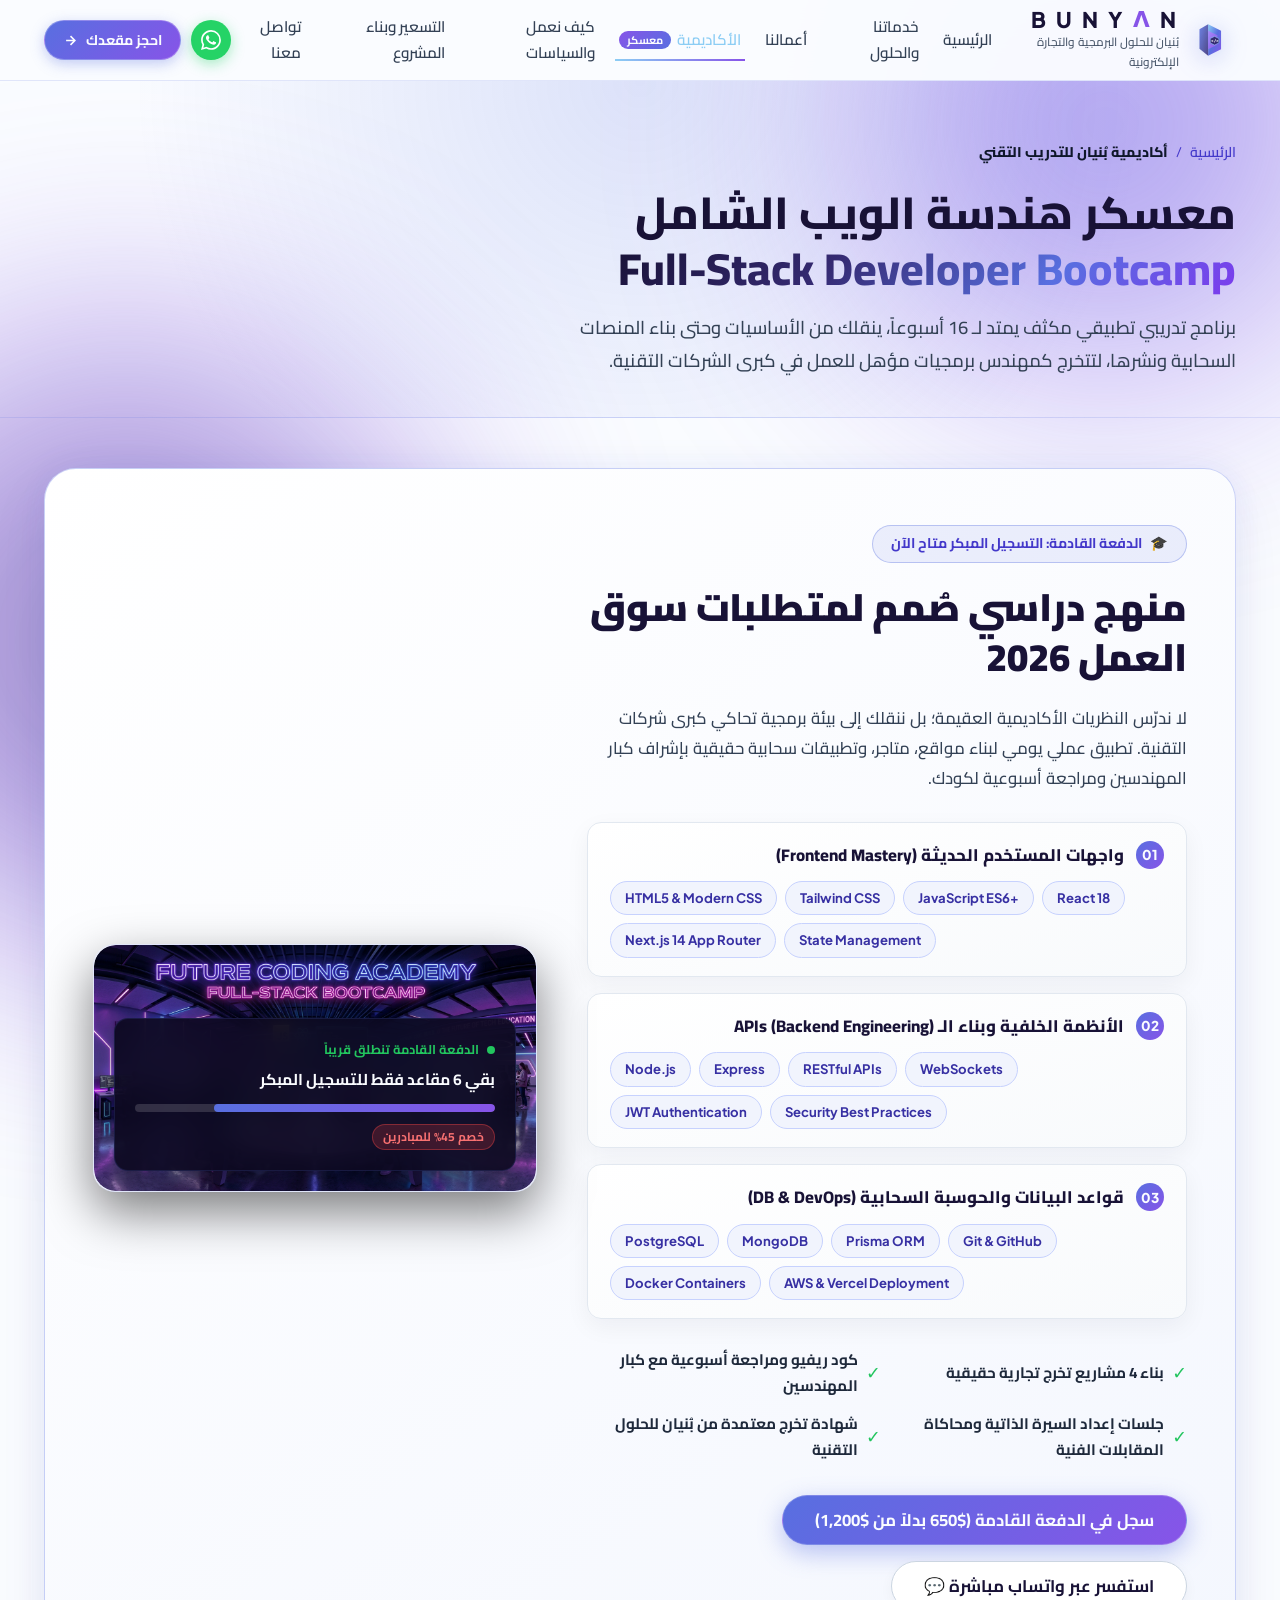
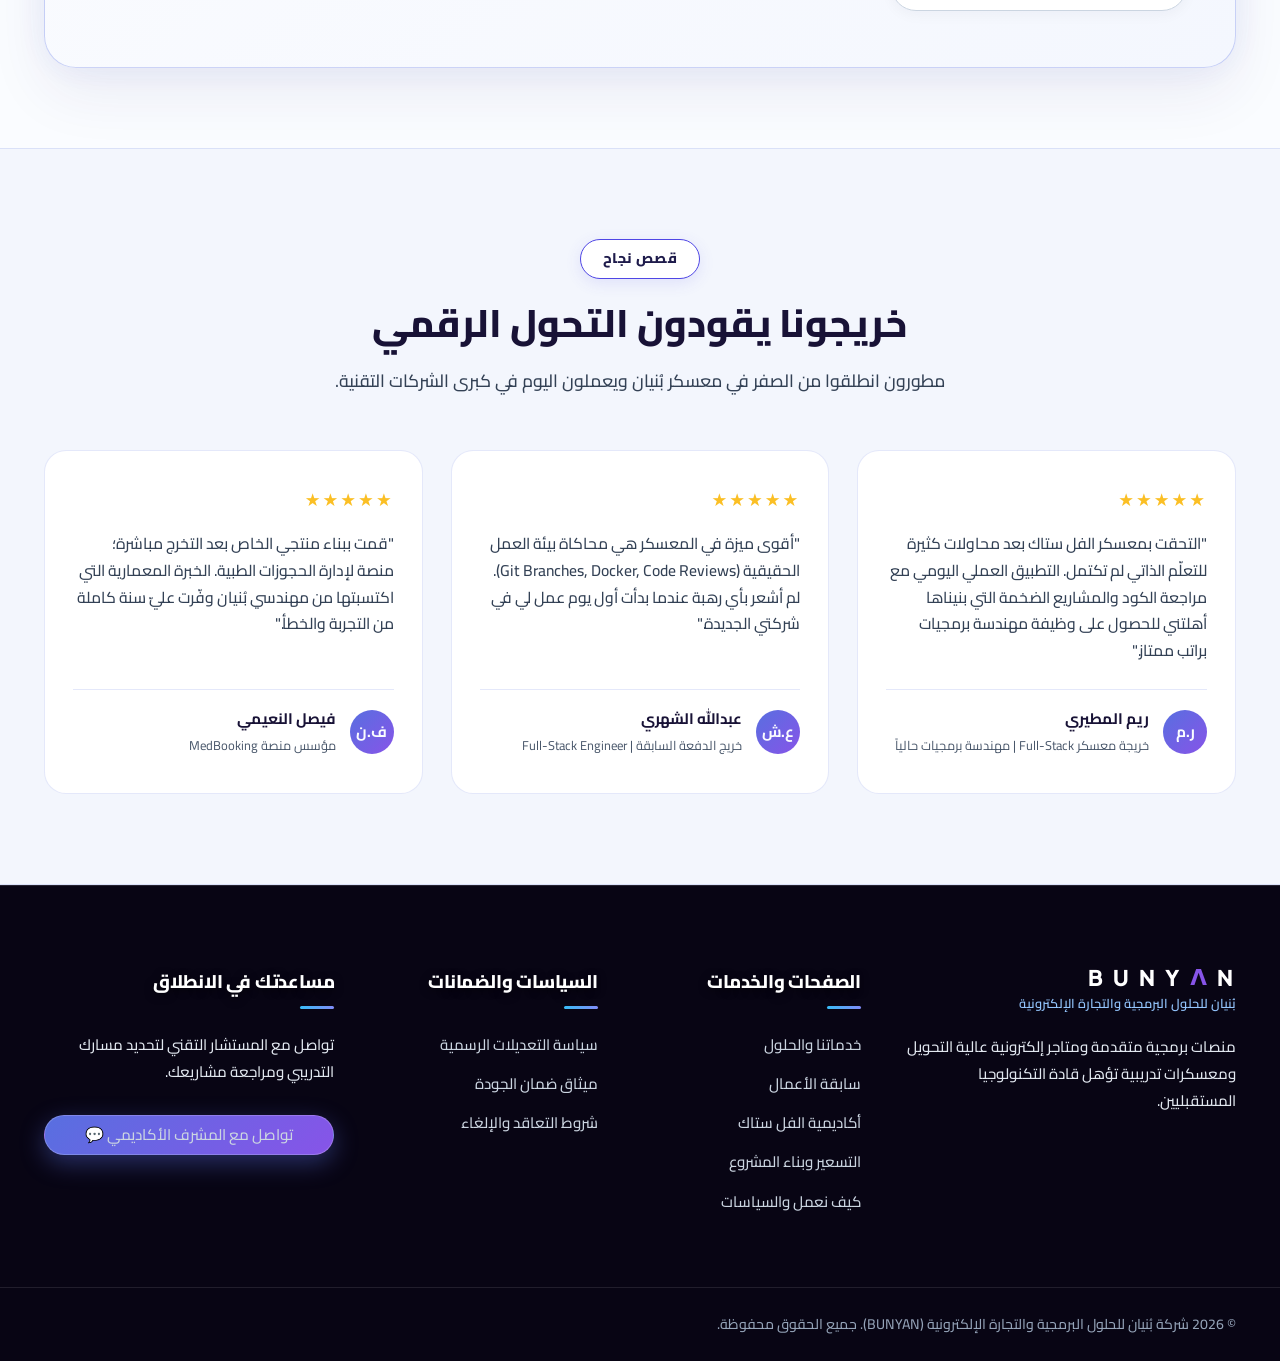
==== commit c28579a9: "style(whatsapp): upgrade to official crisp vector WhatsApp icon with luxury elevation across all pag" ====
--- a/academy.html
+++ b/academy.html
@@ -63,7 +63,7 @@
 
       <div class="header-actions">
         <a href="https://wa.me/966500000000?text=%D9%85%D8%B1%D8%AD%D8%A8%D8%A7%20%D8%A8%D9%86%D9%8A%D8%A7%D9%86%D8%8C%20%D8%A3%D8%B1%D8%BA%D8%A8%20%D8%A8%D8%A7%D9%84%D8%A7%D8%B3%D8%AA%D9%81%D8%B3%D8%A7%D8%B1%20%D8%B9%D9%86%20%D9%85%D8%B9%D8%B3%D9%83%D8%B1%20%D8%A7%D9%84%D9%81%D9%84%20%D8%سD8%AA%D8%A7%D9%83" target="_blank" rel="noopener" class="btn-whatsapp-icon" title="محادثة واتساب مباشرة">
-          <svg viewBox="0 0 24 24" fill="currentColor" width="20" height="20"><path d="M12.031 6.172c-3.181 0-5.767 2.586-5.768 5.766-.001 1.298.38 2.27 1.019 3.287l-.582 2.128 2.182-.573c.978.58 1.911.928 3.145.929 3.178 0 5.767-2.587 5.768-5.766.001-3.187-2.575-5.77-5.764-5.771zm3.392 8.244c-.144.405-.837.774-1.17.824-.299.045-.677.063-1.092-.069-.252-.08-.575-.187-.988-.365-1.739-.751-2.874-2.502-2.961-2.617-.087-.116-.708-.94-.708-1.793s.448-1.273.607-1.446c.159-.173.346-.217.462-.217l.332.007c.106.005.249-.04.39.299.144.347.491 1.2.534 1.288.043.088.072.19.014.305-.058.115-.087.187-.173.289l-.26.302c-.087.087-.177.18-.076.353.101.173.45 1.053 1.137 1.666.883.787 1.628 1.03 1.859 1.145.231.115.367.101.504-.058.138-.159.588-.684.745-.918.157-.234.314-.195.534-.115.22.08 1.397.659 1.637.779.24.12.399.18.457.28.058.1.058.58-.086.985z"/></svg>
+          <svg viewBox="0 0 16 16" fill="currentColor" width="20" height="20"><path d="M13.601 2.326A7.85 7.85 0 0 0 7.994 0C3.627 0 .068 3.558.064 7.926c0 1.399.366 2.76 1.057 3.965L0 16l4.204-1.102a7.9 7.9 0 0 0 3.79.965h.004c4.368 0 7.926-3.558 7.93-7.93A7.9 7.9 0 0 0 13.6 2.326zM7.994 14.521a6.6 6.6 0 0 1-3.356-.92l-.24-.144-2.494.654.666-2.433-.156-.251a6.56 6.56 0 0 1-1.007-3.505c0-3.626 2.957-6.584 6.591-6.584a6.56 6.56 0 0 1 4.66 1.931 6.56 6.56 0 0 1 1.928 4.66c-.004 3.639-2.961 6.592-6.592 6.592m3.615-4.934c-.197-.099-1.17-.578-1.353-.646-.182-.065-.315-.099-.445.099-.133.197-.513.646-.627.775-.114.133-.232.148-.43.05-.197-.1-.836-.308-1.592-.985-.59-.525-.985-1.175-1.103-1.372-.114-.198-.011-.304.088-.403.087-.088.197-.232.296-.346.1-.114.133-.198.198-.33.065-.134.034-.248-.015-.347-.05-.099-.445-1.076-.612-1.47-.16-.389-.323-.335-.445-.34-.114-.007-.247-.007-.38-.007a.73.73 0 0 0-.529.247c-.182.198-.691.677-.691 1.654s.71 1.916.81 2.049c.098.133 1.394 2.132 3.383 2.992.47.205.84.326 1.129.418.475.152.904.129 1.246.08.38-.058 1.171-.48 1.338-.943.164-.464.164-.86.114-.943-.049-.084-.182-.133-.38-.232"/></svg>
         </a>
         <a href="#enroll" class="btn btn-primary header-cta-btn">
           <span>احجز&nbsp;مقعدك</span>
--- a/index.css
+++ b/index.css
@@ -116,10 +116,10 @@
 .bg-orb {
   position: fixed;
   border-radius: 50%;
-  filter: blur(140px);
+  filter: blur(120px);
   pointer-events: none;
   z-index: -1;
-  opacity: 0.08;
+  opacity: 0.55;
   transition: opacity var(--transition-smooth);
 }
 
@@ -402,16 +402,28 @@
   border-radius: 50%;
   background: #25D366;
   color: #FFFFFF;
-  display: flex;
+  display: inline-flex;
   align-items: center;
   justify-content: center;
+  transition: transform var(--transition-fast), box-shadow var(--transition-fast), background-color var(--transition-fast);
+  box-shadow: 0 4px 14px rgba(37, 211, 102, 0.4);
+  flex-shrink: 0;
+  text-decoration: none;
+}
+
+.btn-whatsapp-icon:hover {
+  transform: translateY(-2px) scale(1.08);
+  box-shadow: 0 6px 20px rgba(37, 211, 102, 0.55);
+  background: #20bd5a;
+}
+
+.btn-whatsapp-icon svg {
+  display: block;
   transition: transform var(--transition-fast);
-  box-shadow: 0 4px 14px rgba(37, 211, 102, 0.35);
-  flex-shrink: 0;
-}
-
-.btn-whatsapp-icon:hover {
-  transform: translateY(-2px) scale(1.05);
+}
+
+.btn-whatsapp-icon:hover svg {
+  transform: scale(1.05);
 }
 
 .header-cta-btn {
@@ -3518,24 +3530,39 @@
   font-weight: 500;
 }
 
-/* Section Tags */
-.section-tag {
-  display: inline-block;
-  padding: 6px 18px;
+/* Section Tags & Subtitles (Ultra High Contrast Luxury Badges) */
+.section-tag,
+.section-subtitle {
+  display: inline-flex;
+  align-items: center;
+  gap: 8px;
+  padding: 7px 22px;
   border-radius: var(--radius-full);
-  font-size: 0.85rem;
-  font-weight: 700;
+  font-size: 0.88rem;
+  font-weight: 800;
   background: rgba(88, 111, 224, 0.18);
   color: #8CCDF4;
   border: 1px solid rgba(140, 205, 244, 0.25);
-  margin-bottom: 16px;
-}
-
-body.theme-light .section-tag {
-  background: #EEF2FF !important;
-  color: #3730A3 !important;
-  border: 1.5px solid #C7D2FE !important;
-  font-weight: 800;
+  margin-bottom: 20px;
+  letter-spacing: 0.3px;
+  box-shadow: 0 4px 14px rgba(0, 0, 0, 0.08);
+}
+
+body.theme-light .section-tag,
+body.theme-light .section-subtitle,
+body.theme-light .hero-badge {
+  background: #FFFFFF !important;
+  color: #1E1B4B !important;
+  border: 1.5px solid #4F46E5 !important;
+  box-shadow: 0 4px 16px rgba(79, 70, 229, 0.12), inset 0 1px 0 #FFFFFF !important;
+  font-weight: 800 !important;
+  letter-spacing: 0.4px !important;
+}
+
+body.theme-light .section-tag:hover,
+body.theme-light .section-subtitle:hover {
+  border-color: #4338CA !important;
+  box-shadow: 0 6px 20px rgba(79, 70, 229, 0.18), inset 0 1px 0 #FFFFFF !important;
 }
 
 /* Hero Badge */
@@ -3543,13 +3570,6 @@
   background: rgba(28, 20, 68, 0.7);
   border: 1px solid rgba(140, 205, 244, 0.2);
   color: #8CCDF4;
-}
-
-body.theme-light .hero-badge {
-  background: #EEF2FF !important;
-  border: 1.5px solid #C7D2FE !important;
-  color: #3730A3 !important;
-  font-weight: 700;
 }
 
 /* Breadcrumbs */
@@ -4202,272 +4222,6 @@
   }
 }
 
-/* --- 4. Mobile Devices (max-width: 768px) --- */
-@media (max-width: 768px) {
-  .container {
-    padding: 0 18px;
-  }
-
-  .announcement-bar {
-    font-size: 0.82rem;
-    padding: 8px 12px;
-  }
-
-  .announcement-content {
-    gap: 8px;
-  }
-
-  /* Typography */
-  .hero-title {
-    font-size: 2.1rem !important;
-    line-height: 1.35 !important;
-  }
-
-  .page-hero-title {
-    font-size: 2rem !important;
-    line-height: 1.35 !important;
-  }
-
-  .section-title {
-    font-size: 1.75rem !important;
-  }
-
-  .hero-desc,
-  .page-hero-desc,
-  .section-desc {
-    font-size: 0.95rem !important;
-    line-height: 1.75 !important;
-  }
-
-  /* Hero Actions */
-  .hero-actions {
-    flex-direction: column !important;
-    width: 100% !important;
-    gap: 12px !important;
-  }
-
-  .hero-actions .btn {
-    width: 100% !important;
-    justify-content: center !important;
-    padding: 14px 20px !important;
-  }
-
-  .hero-trust-row {
-    display: grid !important;
-    grid-template-columns: 1fr 1fr !important;
-    gap: 12px !important;
-    width: 100% !important;
-  }
-
-  .hero-trust-row .hero-kpi-pill:last-child {
-    grid-column: span 2;
-  }
-
-  /* Hero Visual & Badges */
-  .hero-visual {
-    width: 100%;
-  }
-
-  .floating-badge {
-    position: relative !important;
-    top: auto !important;
-    bottom: auto !important;
-    left: auto !important;
-    right: auto !important;
-    animation: none !important;
-    margin-top: 14px !important;
-    width: 100% !important;
-  }
-
-  .badge-speed, .badge-client {
-    position: relative !important;
-  }
-
-  /* Lineup Category Selector */
-  .lineup-tabs-wrapper {
-    justify-content: flex-start !important;
-    overflow-x: auto !important;
-    -webkit-overflow-scrolling: touch !important;
-    padding: 8px 4px !important;
-    margin: 0 -18px 24px !important;
-    padding-right: 18px !important;
-    padding-left: 18px !important;
-    scrollbar-width: none !important;
-  }
-
-  .lineup-tabs-wrapper::-webkit-scrollbar {
-    display: none;
-  }
-
-  .lineup-tabs {
-    flex-shrink: 0 !important;
-  }
-
-  .lineup-tab-btn {
-    padding: 9px 18px !important;
-    font-size: 0.88rem !important;
-  }
-
-  .lineup-tab-content.active {
-    grid-template-columns: 1fr !important;
-    gap: 20px !important;
-  }
-
-  /* Features & Portfolio Grids */
-  .features-grid {
-    grid-template-columns: 1fr !important;
-    gap: 16px !important;
-  }
-
-  .portfolio-grid {
-    grid-template-columns: 1fr !important;
-    gap: 20px !important;
-  }
-
-  /* Forms */
-  .form-row-2col {
-    grid-template-columns: 1fr !important;
-    gap: 16px !important;
-  }
-
-  /* Footer */
-  .footer-inner {
-    grid-template-columns: 1fr !important;
-    gap: 32px !important;
-  }
-
-  .footer-bottom {
-    flex-direction: column !important;
-    text-align: center !important;
-    gap: 14px !important;
-  }
-
-  .footer-meta-tags {
-    justify-content: center !important;
-    flex-wrap: wrap !important;
-  }
-}
-
-/* --- 5. Small Phones (max-width: 480px) --- */
-@media (max-width: 480px) {
-  .container {
-    padding: 0 14px;
-  }
-
-  /* Header compacting */
-  .header-inner {
-    height: 64px;
-  }
-
-  .logo-mark {
-    width: 36px;
-    height: 36px;
-  }
-
-  .logo-title {
-    font-size: 1.15rem;
-    letter-spacing: 2px;
-  }
-
-  .logo-sub {
-    display: none !important;
-  }
-
-  .theme-toggle {
-    width: 36px;
-    height: 36px;
-    font-size: 1rem;
-  }
-
-  .btn-whatsapp-icon {
-    width: 36px;
-    height: 36px;
-  }
-
-  .header-cta-btn {
-    height: 36px !important;
-    padding: 0 12px !important;
-    font-size: 0.8rem !important;
-  }
-
-  .header-cta-btn svg {
-    display: none !important;
-  }
-
-  .mobile-menu-btn {
-    width: 28px;
-    height: 28px;
-  }
-
-  /* Hero Section */
-  .hero-section {
-    padding: 36px 0 28px;
-  }
-
-  .hero-badge {
-    font-size: 0.76rem;
-    padding: 5px 12px;
-  }
-
-  .hero-title {
-    font-size: 1.65rem !important;
-    line-height: 1.35 !important;
-    margin-bottom: 16px;
-  }
-
-  .hero-trust-row {
-    grid-template-columns: 1fr !important;
-  }
-
-  .hero-trust-row .hero-kpi-pill:last-child {
-    grid-column: auto;
-  }
-
-  /* Lineup Cards */
-  .lineup-card {
-    padding: 20px 16px;
-  }
-
-  .lineup-card-title {
-    font-size: 1.15rem !important;
-  }
-
-  .lineup-card-title .title-ar {
-    font-size: 1.15rem !important;
-  }
-
-  .lineup-actions {
-    grid-template-columns: 1fr !important;
-    gap: 8px !important;
-  }
-
-  .lineup-actions .btn {
-    width: 100% !important;
-    padding: 12px !important;
-  }
-
-  /* Page Heroes */
-  .page-hero {
-    padding: 36px 0 24px;
-    margin-bottom: 30px;
-  }
-
-  .page-hero-title {
-    font-size: 1.55rem !important;
-  }
-
-  .subpage-card,
-  .contact-card {
-    padding: 24px 16px !important;
-  }
-
-  /* Prevent any modal overflow */
-  .modal-container {
-    padding: 20px 16px;
-    max-height: 90vh;
-  }
-}
-
 /* ===================================================
    CRITICAL CONTRAST GUARDS & READABILITY ASSURANCE
    Prevents any dark-on-dark or light-on-light collisions
@@ -4475,16 +4229,119 @@
 
 /* 1. Why Bunyan Section */
 .why-bunyan-section {
-  padding: 90px 0;
-  background: rgba(12, 8, 30, 0.45);
-  border-top: 1px solid var(--border-glass);
-  border-bottom: 1px solid var(--border-glass);
+  padding: 115px 0 120px !important;
+  background: radial-gradient(circle at 50% 25%, rgba(99, 102, 241, 0.16) 0%, rgba(139, 92, 246, 0.10) 45%, transparent 75%),
+              linear-gradient(180deg, #F5F3FF 0%, #EEF2FF 50%, #F8FAFC 100%) !important;
+  border-top: 1.5px solid #C7D2FE !important;
+  border-bottom: 1.5px solid #C7D2FE !important;
+  position: relative;
 }
 
 body.theme-light .why-bunyan-section {
-  background: #F8FAFC !important;
-  border-top: 1px solid #E2E8F0 !important;
-  border-bottom: 1px solid #E2E8F0 !important;
+  background: radial-gradient(circle at 50% 25%, rgba(99, 102, 241, 0.16) 0%, rgba(139, 92, 246, 0.10) 45%, transparent 75%),
+              linear-gradient(180deg, #F5F3FF 0%, #EEF2FF 50%, #F8FAFC 100%) !important;
+  border-top: 1.5px solid #C7D2FE !important;
+  border-bottom: 1.5px solid #C7D2FE !important;
+  box-shadow: inset 0 1px 0 #FFFFFF, inset 0 -1px 0 #FFFFFF;
+}
+
+.why-bunyan-section .section-header {
+  margin-top: 15px !important;
+  margin-bottom: 52px !important;
+}
+
+.why-bunyan-section .section-tag {
+  margin-bottom: 22px !important;
+}
+
+.why-bunyan-action-wrapper {
+  text-align: center;
+  margin-top: 60px !important;
+  margin-bottom: 20px !important;
+}
+
+.why-bunyan-btn,
+body.theme-light .why-bunyan-btn {
+  display: inline-flex !important;
+  align-items: center !important;
+  justify-content: center !important;
+  padding: 15px 38px !important;
+  font-size: 1rem !important;
+  font-weight: 800 !important;
+  border-radius: var(--radius-full) !important;
+  background: #FFFFFF !important;
+  color: #1E1B4B !important;
+  border: 2px solid #4F46E5 !important;
+  box-shadow: 0 8px 24px rgba(79, 70, 229, 0.12), inset 0 1px 0 #FFFFFF !important;
+  transition: all 0.3s cubic-bezier(0.16, 1, 0.3, 1) !important;
+  cursor: pointer;
+}
+
+.why-bunyan-btn:hover,
+body.theme-light .why-bunyan-btn:hover {
+  background: linear-gradient(135deg, #4338CA, #6366F1) !important;
+  color: #FFFFFF !important;
+  border-color: transparent !important;
+  transform: translateY(-3px) scale(1.02) !important;
+  box-shadow: 0 14px 34px rgba(79, 70, 229, 0.28) !important;
+}
+
+/* Subpage Common Spacing & Case Studies Strip */
+.subpage-section {
+  padding: 100px 0 !important;
+}
+
+.portfolio-strip-section {
+  padding: 110px 0 100px !important;
+  background: #FAFCFF !important;
+}
+
+.portfolio-strip-header {
+  display: flex;
+  justify-content: space-between;
+  align-items: flex-end;
+  margin-bottom: 48px;
+  flex-wrap: wrap;
+  gap: 20px;
+  padding-top: 15px;
+}
+
+.portfolio-strip-title-group .section-tag {
+  margin-bottom: 16px !important;
+}
+
+.portfolio-strip-title-group .section-title {
+  margin-bottom: 8px !important;
+  text-align: right;
+}
+
+.portfolio-strip-desc {
+  margin: 0 !important;
+  color: #475569 !important;
+  font-size: 1rem !important;
+  text-align: right;
+}
+
+.portfolio-browse-btn {
+  display: inline-flex !important;
+  align-items: center !important;
+  gap: 10px !important;
+  padding: 13px 26px !important;
+  font-size: 0.92rem !important;
+  font-weight: 700 !important;
+  border-radius: var(--radius-md) !important;
+  background: #FFFFFF !important;
+  color: #1E1B4B !important;
+  border: 1.5px solid #CBD5E1 !important;
+  box-shadow: 0 4px 14px rgba(15, 23, 42, 0.05) !important;
+  transition: all 0.3s ease !important;
+}
+
+.portfolio-browse-btn:hover {
+  background: #EEF2FF !important;
+  border-color: #6366F1 !important;
+  color: #4338CA !important;
+  transform: translateY(-2px) !important;
 }
 
 /* 2. Interactive CTA Banner (Build & Price) */
@@ -4661,4 +4518,673 @@
   border-color: transparent !important;
 }
 
-
+/* ==========================================================================
+   MOBILE & RESPONSIVE REVOLUTION (TOYOTA-GRADE ERGONOMICS & VISUAL HARMONY)
+   Engineered for maximum legibility, eye comfort, and effortless touch control
+   ========================================================================== */
+
+/* --- 4. Mobile Devices & Tablets (max-width: 768px) --- */
+@media (max-width: 768px) {
+  /* Layout Spacing */
+  .container {
+    padding: 0 16px !important;
+  }
+
+  section {
+    padding: 44px 0 !important;
+  }
+
+  .hero-section {
+    padding: 28px 0 24px !important;
+  }
+
+  .subpage-section {
+    padding: 40px 0 !important;
+  }
+
+  /* Announcement Bar */
+  .announcement-bar {
+    font-size: 0.78rem !important;
+    padding: 6px 12px !important;
+  }
+
+  .announcement-badge {
+    font-size: 0.7rem !important;
+    padding: 2px 8px !important;
+  }
+
+  /* Header */
+  .site-header {
+    height: 60px !important;
+  }
+
+  .header-inner {
+    height: 60px !important;
+  }
+
+  .logo-mark {
+    width: 32px !important;
+    height: 32px !important;
+  }
+
+  .logo-title {
+    font-size: 1.1rem !important;
+    letter-spacing: 1.5px !important;
+  }
+
+  .logo-sub {
+    display: none !important;
+  }
+
+  .btn-whatsapp-icon {
+    width: 36px !important;
+    height: 36px !important;
+  }
+
+  .btn-whatsapp-icon svg {
+    width: 18px !important;
+    height: 18px !important;
+  }
+
+  .header-cta-btn {
+    height: 34px !important;
+    padding: 0 12px !important;
+    font-size: 0.8rem !important;
+    font-weight: 700 !important;
+  }
+
+  .header-cta-btn svg {
+    width: 13px !important;
+    height: 13px !important;
+  }
+
+  .mobile-menu-btn {
+    width: 36px !important;
+    height: 36px !important;
+  }
+
+  /* Primary Fluid Typography - Highly Comfortable for Arabic */
+  .hero-title {
+    font-size: clamp(1.45rem, 5.2vw, 1.8rem) !important;
+    line-height: 1.42 !important;
+    letter-spacing: -0.2px !important;
+    margin-bottom: 14px !important;
+  }
+
+  .page-hero-title {
+    font-size: clamp(1.35rem, 4.8vw, 1.65rem) !important;
+    line-height: 1.4 !important;
+    margin-bottom: 12px !important;
+  }
+
+  .section-title {
+    font-size: clamp(1.25rem, 4.2vw, 1.5rem) !important;
+    line-height: 1.42 !important;
+    margin-bottom: 10px !important;
+  }
+
+  .section-tag,
+  .hero-badge,
+  .section-subtitle {
+    font-size: 0.78rem !important;
+    padding: 4px 12px !important;
+    margin-bottom: 12px !important;
+  }
+
+  /* Body Paragraphs - Optimum Eye Comfort */
+  p,
+  .hero-desc,
+  .page-hero-desc,
+  .section-desc,
+  .lineup-card-desc,
+  .banner-cta-desc {
+    font-size: 0.92rem !important;
+    line-height: 1.75 !important;
+    color: #475569 !important;
+  }
+
+  .hero-desc {
+    margin-bottom: 20px !important;
+  }
+
+  /* Buttons & Touch Targets */
+  .hero-actions {
+    flex-direction: column !important;
+    width: 100% !important;
+    gap: 10px !important;
+    margin-bottom: 22px !important;
+  }
+
+  .hero-actions .btn {
+    width: 100% !important;
+    justify-content: center !important;
+    padding: 13px 20px !important;
+    font-size: 0.95rem !important;
+    border-radius: var(--radius-md) !important;
+  }
+
+  /* Trust Indicators (KPIs) - Sleek 3-Column Compact Grid */
+  .hero-trust-row {
+    display: grid !important;
+    grid-template-columns: repeat(3, 1fr) !important;
+    gap: 8px !important;
+    width: 100% !important;
+    margin-top: 0 !important;
+  }
+
+  .hero-kpi-pill {
+    padding: 8px 4px !important;
+    text-align: center !important;
+    border-radius: 12px !important;
+  }
+
+  .kpi-val {
+    font-size: 1.05rem !important;
+    font-weight: 800 !important;
+    margin-bottom: 2px !important;
+  }
+
+  .kpi-lbl {
+    font-size: 0.72rem !important;
+    line-height: 1.3 !important;
+  }
+
+  /* Hero Visual & Badges */
+  .hero-visual {
+    margin-top: 8px !important;
+    display: flex !important;
+    flex-direction: column !important;
+    gap: 8px !important;
+  }
+
+  .floating-badge {
+    position: static !important;
+    animation: none !important;
+    width: 100% !important;
+    margin: 0 !important;
+    padding: 10px 14px !important;
+    border-radius: 12px !important;
+    font-size: 0.82rem !important;
+    box-shadow: 0 4px 14px rgba(15, 23, 42, 0.06) !important;
+  }
+
+  .badge-speed, .badge-client {
+    position: static !important;
+  }
+
+  /* Lineup Section (Toyota-Grade Category Selector) */
+  .lineup-tabs-wrapper {
+    overflow-x: auto !important;
+    -webkit-overflow-scrolling: touch !important;
+    padding: 4px 0 12px !important;
+    margin: 0 -16px 20px !important;
+    padding-right: 16px !important;
+    padding-left: 16px !important;
+    scrollbar-width: none !important;
+  }
+
+  .lineup-tabs-wrapper::-webkit-scrollbar {
+    display: none;
+  }
+
+  .lineup-tab-btn {
+    padding: 8px 16px !important;
+    font-size: 0.85rem !important;
+    white-space: nowrap !important;
+  }
+
+  .lineup-tab-content.active {
+    grid-template-columns: 1fr !important;
+    gap: 16px !important;
+  }
+
+  .lineup-card {
+    padding: 16px 14px !important;
+    border-radius: 18px !important;
+  }
+
+  .lineup-img-wrap {
+    height: 155px !important;
+    border-radius: 12px !important;
+    margin-bottom: 14px !important;
+  }
+
+  .lineup-card-title {
+    font-size: 1.12rem !important;
+    margin-bottom: 6px !important;
+  }
+
+  .lineup-card-title .title-en {
+    font-size: 0.75rem !important;
+  }
+
+  .lineup-price-box {
+    padding: 10px 12px !important;
+    margin-bottom: 14px !important;
+    border-radius: 10px !important;
+  }
+
+  .price-value {
+    font-size: 1.35rem !important;
+  }
+
+  .lineup-specs {
+    gap: 7px !important;
+    margin-bottom: 16px !important;
+    padding-top: 12px !important;
+  }
+
+  .lineup-specs li {
+    font-size: 0.82rem !important;
+  }
+
+  .lineup-actions {
+    display: grid !important;
+    grid-template-columns: 1fr 1fr !important;
+    gap: 8px !important;
+  }
+
+  .lineup-actions .btn {
+    padding: 11px 8px !important;
+    font-size: 0.84rem !important;
+    border-radius: 10px !important;
+  }
+
+  /* Why Bunyan Section */
+  .why-bunyan-section {
+    padding: 60px 0 65px !important;
+  }
+
+  .why-bunyan-section .section-header {
+    margin-top: 10px !important;
+    margin-bottom: 30px !important;
+  }
+
+  .why-bunyan-action-wrapper {
+    margin-top: 36px !important;
+    margin-bottom: 15px !important;
+  }
+
+  .why-bunyan-btn {
+    width: 100% !important;
+    padding: 13px 20px !important;
+    font-size: 0.92rem !important;
+    text-align: center !important;
+  }
+
+  .portfolio-strip-section {
+    padding: 56px 0 !important;
+  }
+
+  .portfolio-strip-header {
+    flex-direction: column !important;
+    align-items: flex-start !important;
+    gap: 16px !important;
+    margin-bottom: 28px !important;
+  }
+
+  .portfolio-browse-btn {
+    width: 100% !important;
+    justify-content: center !important;
+  }
+
+  .features-grid {
+    grid-template-columns: 1fr !important;
+    gap: 14px !important;
+    margin-top: 20px !important;
+  }
+
+  .feature-card {
+    padding: 18px 16px !important;
+    border-radius: 16px !important;
+  }
+
+  .feature-icon-box {
+    width: 44px !important;
+    height: 44px !important;
+    font-size: 1.3rem !important;
+    border-radius: 12px !important;
+    margin-bottom: 12px !important;
+  }
+
+  .feature-card-title {
+    font-size: 1.08rem !important;
+    margin-bottom: 6px !important;
+  }
+
+  .feature-card-desc {
+    font-size: 0.88rem !important;
+    line-height: 1.65 !important;
+  }
+
+  /* Interactive Banner CTA */
+  .banner-cta-section {
+    padding: 44px 0 !important;
+  }
+
+  .banner-cta-title {
+    font-size: clamp(1.25rem, 4.5vw, 1.55rem) !important;
+    line-height: 1.4 !important;
+    margin-bottom: 12px !important;
+  }
+
+  .banner-cta-desc {
+    font-size: 0.88rem !important;
+    line-height: 1.7 !important;
+    margin-bottom: 20px !important;
+    padding: 0 4px !important;
+  }
+
+  .banner-cta-buttons {
+    flex-direction: column !important;
+    gap: 10px !important;
+    width: 100% !important;
+  }
+
+  .banner-cta-buttons .btn {
+    width: 100% !important;
+    padding: 13px 20px !important;
+    font-size: 0.95rem !important;
+    justify-content: center !important;
+    border-radius: var(--radius-md) !important;
+  }
+
+  /* Footer */
+  .site-footer {
+    padding: 44px 0 20px !important;
+  }
+
+  .footer-grid,
+  .footer-inner {
+    grid-template-columns: 1fr !important;
+    gap: 26px !important;
+    padding-bottom: 28px !important;
+  }
+
+  .site-footer h4,
+  .site-footer .footer-heading,
+  .site-footer .footer-col-title {
+    font-size: 1.05rem !important;
+    margin-bottom: 14px !important;
+    padding-bottom: 8px !important;
+  }
+
+  .site-footer p,
+  .site-footer .footer-desc,
+  .site-footer .footer-tagline,
+  .site-footer .policy-note {
+    font-size: 0.88rem !important;
+    line-height: 1.7 !important;
+    margin-bottom: 14px !important;
+  }
+
+  .site-footer .footer-links li,
+  .site-footer .footer-policy-links li {
+    margin-bottom: 9px !important;
+  }
+
+  .site-footer .footer-links a,
+  .site-footer .footer-policy-links a {
+    font-size: 0.88rem !important;
+  }
+
+  .site-footer .footer-guarantees-list {
+    gap: 9px !important;
+  }
+
+  .site-footer .footer-guarantees-list div {
+    font-size: 0.86rem !important;
+  }
+
+  .site-footer .footer-bottom {
+    flex-direction: column !important;
+    text-align: center !important;
+    gap: 12px !important;
+    padding: 16px 0 !important;
+  }
+
+  .site-footer .copyright {
+    font-size: 0.8rem !important;
+  }
+
+  .site-footer .footer-meta-tags {
+    justify-content: center !important;
+    gap: 6px !important;
+  }
+
+  .site-footer .footer-meta-tags span {
+    font-size: 0.72rem !important;
+    padding: 3px 8px !important;
+  }
+
+  /* Subpages Common Components */
+  .page-hero {
+    padding: 26px 0 18px !important;
+    margin-bottom: 20px !important;
+  }
+
+  .breadcrumbs {
+    font-size: 0.8rem !important;
+    margin-bottom: 12px !important;
+  }
+
+  /* Portfolio Page Mobile */
+  .portfolio-filters {
+    display: flex !important;
+    overflow-x: auto !important;
+    white-space: nowrap !important;
+    -webkit-overflow-scrolling: touch !important;
+    gap: 8px !important;
+    padding: 4px 0 10px !important;
+    margin: 0 -16px 18px !important;
+    padding-right: 16px !important;
+    padding-left: 16px !important;
+    scrollbar-width: none !important;
+  }
+
+  .portfolio-filters::-webkit-scrollbar {
+    display: none;
+  }
+
+  .filter-btn {
+    padding: 8px 16px !important;
+    font-size: 0.84rem !important;
+    white-space: nowrap !important;
+    flex-shrink: 0 !important;
+  }
+
+  .projects-grid {
+    grid-template-columns: 1fr !important;
+    gap: 18px !important;
+  }
+
+  .project-card {
+    border-radius: 18px !important;
+  }
+
+  .project-img-wrap {
+    height: 180px !important;
+  }
+
+  .project-body {
+    padding: 16px 14px !important;
+  }
+
+  .project-title {
+    font-size: 1.1rem !important;
+    margin-bottom: 8px !important;
+  }
+
+  .project-desc {
+    font-size: 0.88rem !important;
+    line-height: 1.6 !important;
+    margin-bottom: 14px !important;
+  }
+
+  .project-meta {
+    gap: 6px !important;
+    margin-bottom: 10px !important;
+  }
+
+  .tech-tag {
+    font-size: 0.72rem !important;
+    padding: 2px 8px !important;
+  }
+
+  .project-stat-pill {
+    font-size: 0.78rem !important;
+    padding-top: 10px !important;
+    flex-direction: column !important;
+    align-items: flex-start !important;
+    gap: 4px !important;
+  }
+
+  /* Pricing Page Mobile */
+  .pricing-grid {
+    grid-template-columns: 1fr !important;
+    gap: 18px !important;
+  }
+
+  .pricing-card {
+    padding: 20px 16px !important;
+    border-radius: 18px !important;
+  }
+
+  .plan-name {
+    font-size: 1.15rem !important;
+  }
+
+  .price-box {
+    margin: 12px 0 !important;
+    padding: 12px 14px !important;
+  }
+
+  .price-current .amount {
+    font-size: 1.8rem !important;
+  }
+
+  .plan-features li {
+    font-size: 0.84rem !important;
+    margin-bottom: 8px !important;
+  }
+
+  .calculator-box {
+    padding: 20px 14px !important;
+    border-radius: 18px !important;
+  }
+
+  .calc-header h2 {
+    font-size: 1.3rem !important;
+  }
+
+  .calc-field label {
+    font-size: 0.9rem !important;
+  }
+
+  .calc-select {
+    padding: 11px 12px !important;
+    font-size: 0.88rem !important;
+  }
+
+  .calc-check-label {
+    padding: 10px 12px !important;
+    font-size: 0.84rem !important;
+  }
+
+  .calc-result-box {
+    padding: 16px 14px !important;
+  }
+
+  .calc-total-price {
+    font-size: 1.8rem !important;
+  }
+
+  .enterprise-banner {
+    padding: 20px 16px !important;
+    border-radius: 16px !important;
+    flex-direction: column !important;
+    text-align: center !important;
+    gap: 14px !important;
+  }
+
+  /* Modals on Mobile */
+  .modal-card {
+    padding: 22px 16px !important;
+    width: 94vw !important;
+    max-height: 88vh !important;
+    border-radius: 20px !important;
+  }
+
+  .modal-close {
+    top: 12px !important;
+    left: 12px !important;
+    width: 32px !important;
+    height: 32px !important;
+  }
+
+  .modal-title {
+    font-size: 1.25rem !important;
+  }
+
+  /* Floating WhatsApp on Mobile */
+  .floating-whatsapp {
+    bottom: 20px !important;
+    left: 20px !important;
+    width: 50px !important;
+    height: 50px !important;
+  }
+
+  .floating-whatsapp svg {
+    width: 26px !important;
+    height: 26px !important;
+  }
+
+  .whatsapp-tooltip {
+    display: none !important;
+  }
+}
+
+/* --- 5. Small Compact Phones (max-width: 420px) --- */
+@media (max-width: 420px) {
+  .container {
+    padding: 0 12px !important;
+  }
+
+  .logo-title {
+    font-size: 0.98rem !important;
+    letter-spacing: 1px !important;
+  }
+
+  .header-cta-btn {
+    padding: 0 10px !important;
+    font-size: 0.76rem !important;
+  }
+
+  .hero-trust-row {
+    grid-template-columns: repeat(3, 1fr) !important;
+    gap: 5px !important;
+  }
+
+  .hero-kpi-pill {
+    padding: 6px 3px !important;
+  }
+
+  .kpi-val {
+    font-size: 0.95rem !important;
+  }
+
+  .kpi-lbl {
+    font-size: 0.68rem !important;
+  }
+
+  .lineup-actions {
+    grid-template-columns: 1fr !important;
+    gap: 6px !important;
+  }
+
+  .lineup-actions .btn {
+    width: 100% !important;
+  }
+}
+
+
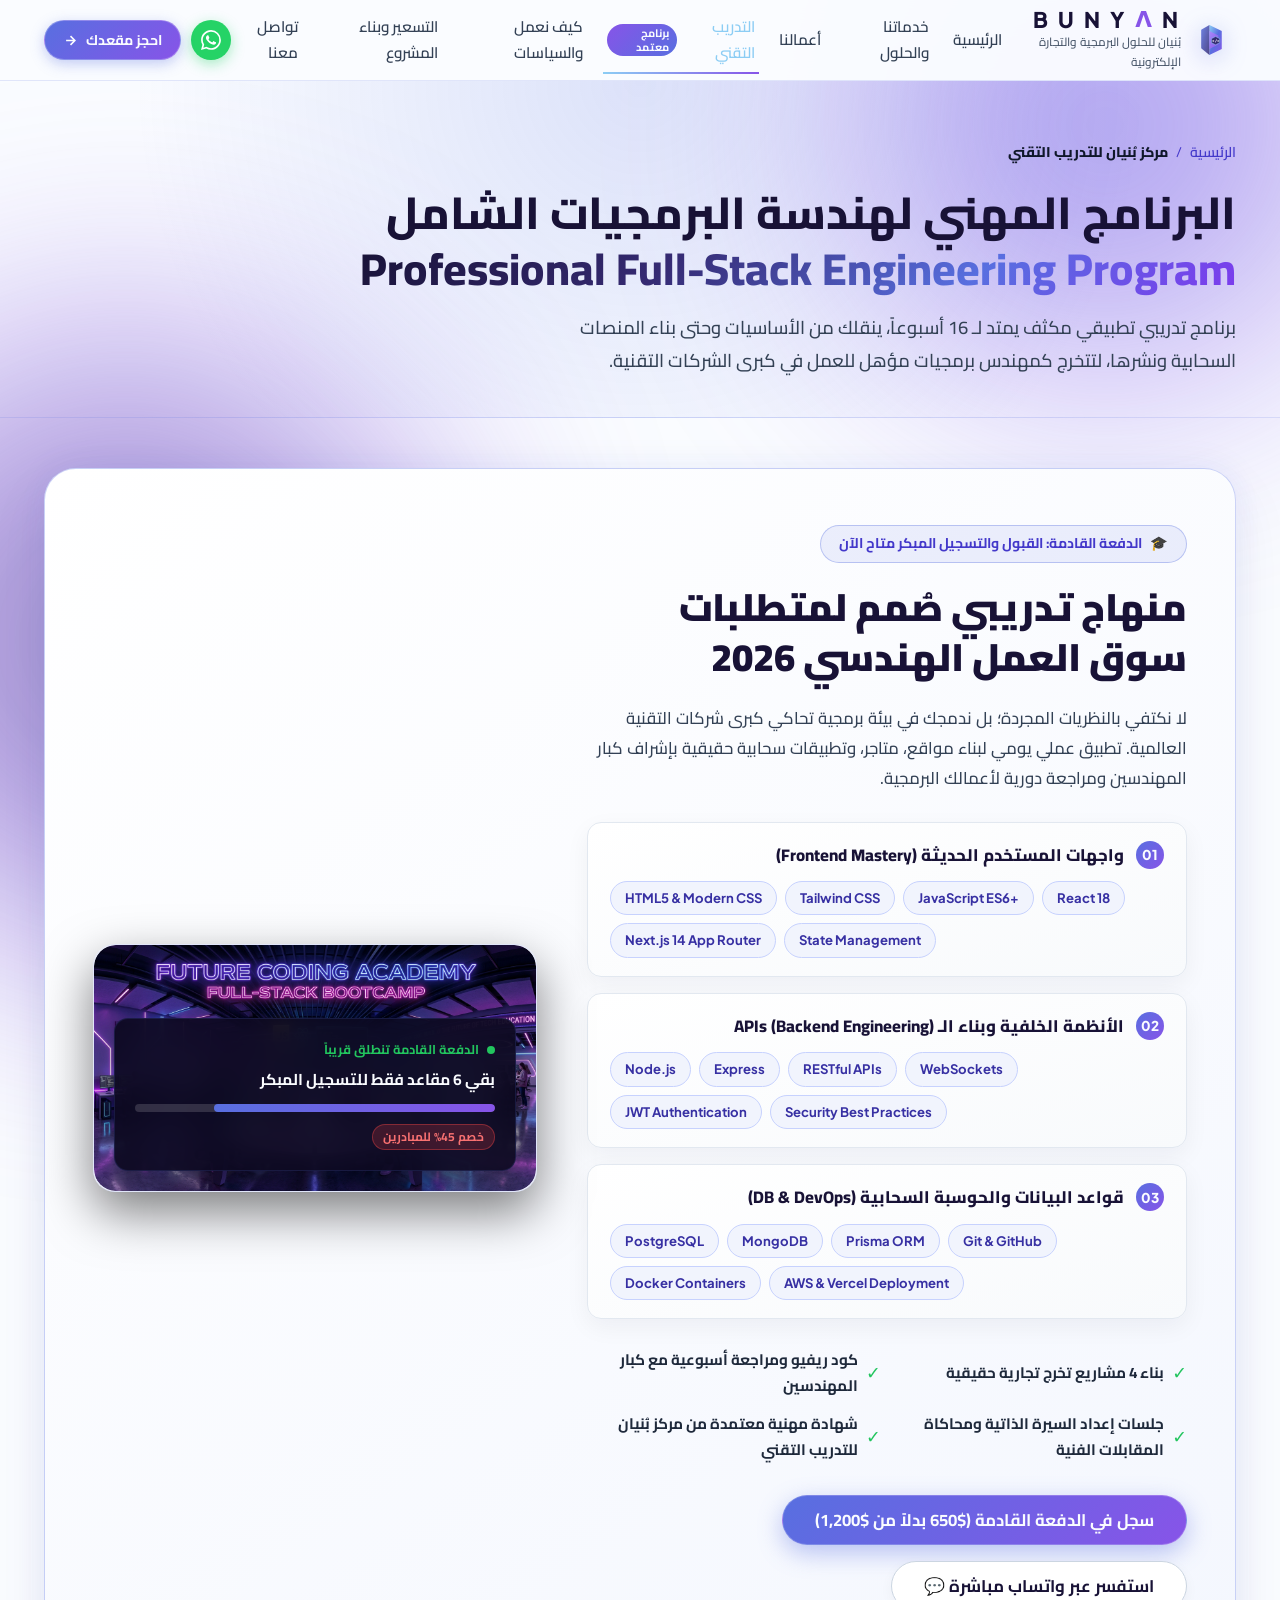
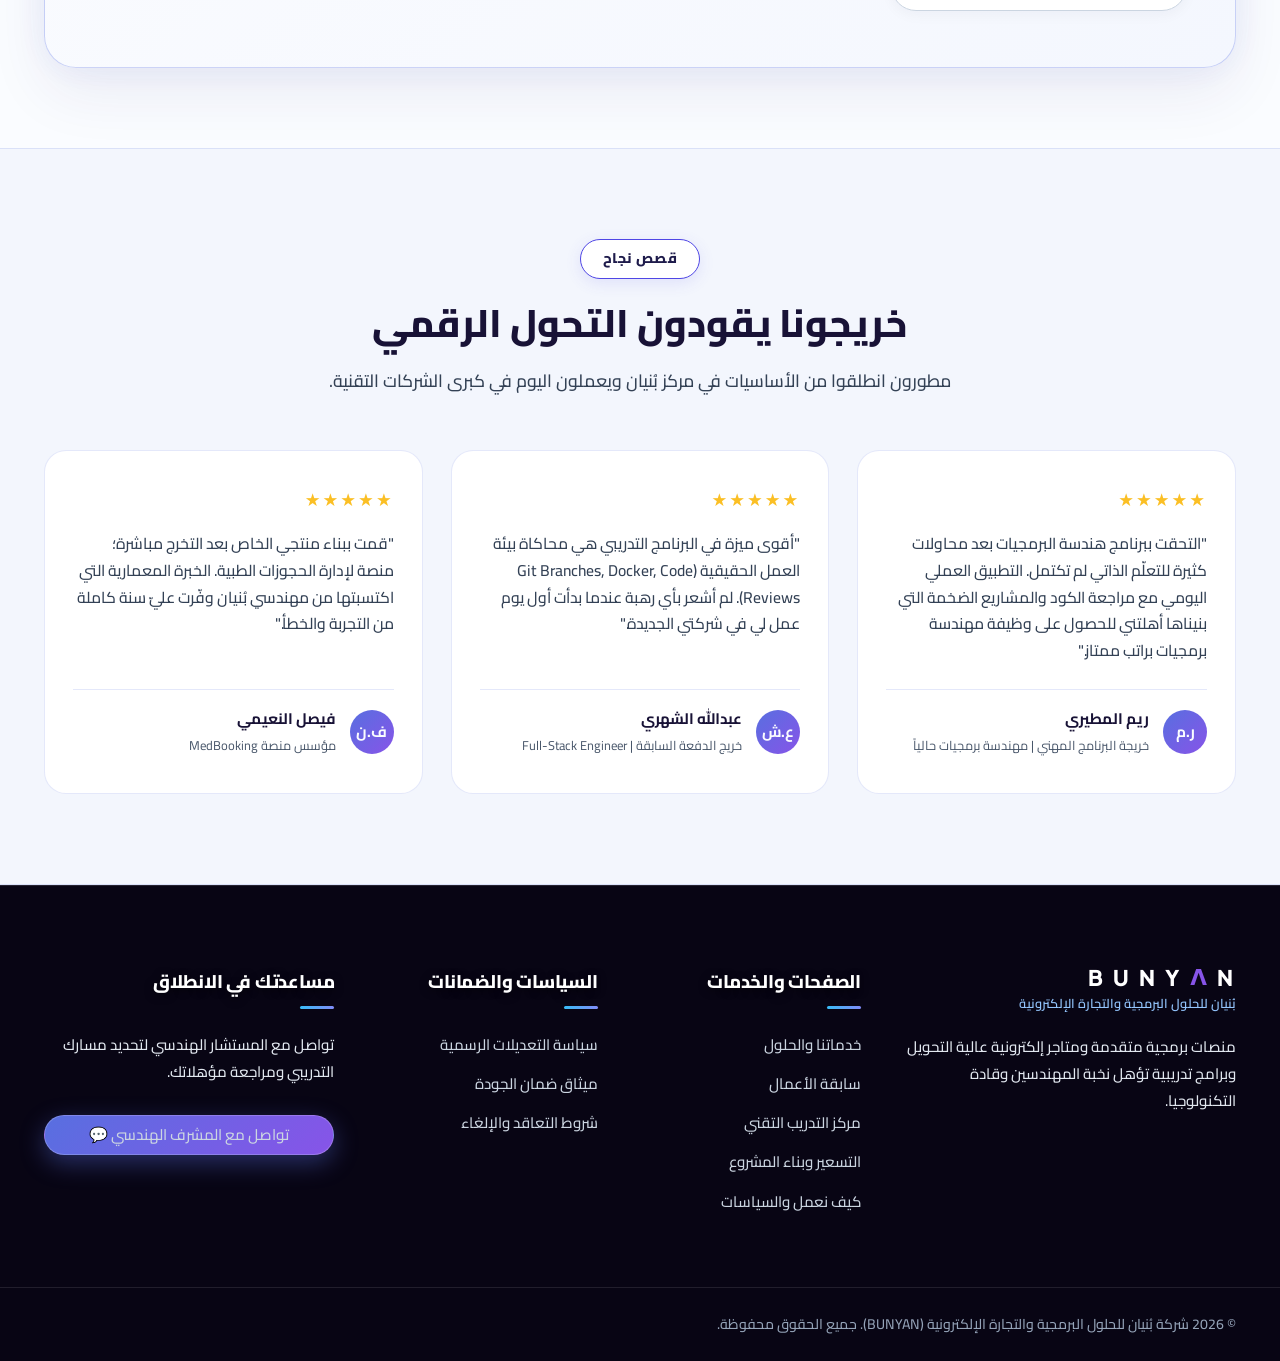
==== commit 178a2269: "refactor(branding): transform academy and bootcamp into official 'مركز بُنيان للتدريب التقني' and pr" ====
--- a/academy.html
+++ b/academy.html
@@ -3,8 +3,8 @@
 <head>
   <meta charset="UTF-8">
   <meta name="viewport" content="width=device-width, initial-scale=1.0">
-  <title>معسكر بُنيان للفل ستاك | Bunyan Full-Stack Bootcamp</title>
-  <meta name="description" content="انضم إلى معسكر بُنيان المكثف لتطوير الويب المتكامل Full-Stack: 16 أسبوعاً من التطبيق العملي لبناء مشاريع تجارية حقيقية بإشراف كبار المهندسين.">
+  <title>مركز بُنيان للتدريب التقني | برنامج هندسة البرمجيات المتقدم (Full-Stack)</title>
+  <meta name="description" content="انضم إلى برنامج بُنيان المهني لتطوير الويب المتكامل Full-Stack: 16 أسبوعاً من التطبيق العملي لبناء مشاريع برمجية حقيقية بإشراف نخبة من كبار المهندسين.">
   <link rel="icon" type="image/svg+xml" href="data:image/svg+xml,<svg xmlns='http://www.w3.org/2000/svg' viewBox='0 0 100 100'><path d='M30,15 L70,30 L70,70 L30,85 Z' fill='%23586FE0'/><path d='M30,35 L60,45 L60,65 L30,55 Z' fill='%238754E8'/><polygon points='40,50 48,43 54,48 54,55 48,60 40,55' fill='%23352A72'/><text x='50' y='53' font-size='10' font-family='monospace' fill='%238CCDF4' text-anchor='middle'>&lt;/&gt;</text></svg>">
   <link rel="preconnect" href="https://fonts.googleapis.com">
   <link rel="preconnect" href="https://fonts.gstatic.com" crossorigin>
@@ -54,7 +54,7 @@
           <li class="nav-item"><a href="index.html" class="nav-link">الرئيسية</a></li>
           <li class="nav-item"><a href="services.html" class="nav-link">خدماتنا والحلول</a></li>
           <li class="nav-item"><a href="portfolio.html" class="nav-link">أعمالنا</a></li>
-          <li class="nav-item"><a href="academy.html" class="nav-link active">الأكاديمية <span class="nav-pill">معسكر</span></a></li>
+          <li class="nav-item"><a href="academy.html" class="nav-link active">التدريب التقني <span class="nav-pill">برنامج معتمد</span></a></li>
           <li class="nav-item"><a href="process.html" class="nav-link">كيف نعمل والسياسات</a></li>
           <li class="nav-item"><a href="pricing.html" class="nav-link">التسعير وبناء المشروع</a></li>
           <li class="nav-item"><a href="contact.html" class="nav-link">تواصل معنا</a></li>
@@ -62,7 +62,7 @@
       </nav>
 
       <div class="header-actions">
-        <a href="https://wa.me/966500000000?text=%D9%85%D8%B1%D8%AD%D8%A8%D8%A7%20%D8%A8%D9%86%D9%8A%D8%A7%D9%86%D8%8C%20%D8%A3%D8%B1%D8%BA%D8%A8%20%D8%A8%D8%A7%D9%84%D8%A7%D8%B3%D8%AA%D9%81%D8%B3%D8%A7%D8%B1%20%D8%B9%D9%86%20%D9%85%D8%B9%D8%B3%D9%83%D8%B1%20%D8%A7%D9%84%D9%81%D9%84%20%D8%سD8%AA%D8%A7%D9%83" target="_blank" rel="noopener" class="btn-whatsapp-icon" title="محادثة واتساب مباشرة">
+        <a href="https://wa.me/966500000000?text=%D9%85%D8%B1%D8%AD%D8%A8%D8%A7%20%D8%A8%D9%86%D9%8A%D8%A7%D9%86%D8%8C%20%D8%A3%D8%B1%D8%BA%D8%A8%20%D8%A8%D8%A7%D9%84%D8%A7%D8%B3%D8%AA%D9%81%D8%B3%D8%A7%D8%B1%20%D8%B9%D9%86%20%D8%A8%D8%B1%D9%86%D8%A7%D9%85%D8%AC%20%D8%A7%D9%84%D8%AA%D8%AF%D8%B1%D9%8A%D8%A8%20%D8%A7%D9%84%D8%AA%D9%82%D9%86%D9%8A" target="_blank" rel="noopener" class="btn-whatsapp-icon" title="محادثة واتساب مباشرة">
           <svg viewBox="0 0 16 16" fill="currentColor" width="20" height="20"><path d="M13.601 2.326A7.85 7.85 0 0 0 7.994 0C3.627 0 .068 3.558.064 7.926c0 1.399.366 2.76 1.057 3.965L0 16l4.204-1.102a7.9 7.9 0 0 0 3.79.965h.004c4.368 0 7.926-3.558 7.93-7.93A7.9 7.9 0 0 0 13.6 2.326zM7.994 14.521a6.6 6.6 0 0 1-3.356-.92l-.24-.144-2.494.654.666-2.433-.156-.251a6.56 6.56 0 0 1-1.007-3.505c0-3.626 2.957-6.584 6.591-6.584a6.56 6.56 0 0 1 4.66 1.931 6.56 6.56 0 0 1 1.928 4.66c-.004 3.639-2.961 6.592-6.592 6.592m3.615-4.934c-.197-.099-1.17-.578-1.353-.646-.182-.065-.315-.099-.445.099-.133.197-.513.646-.627.775-.114.133-.232.148-.43.05-.197-.1-.836-.308-1.592-.985-.59-.525-.985-1.175-1.103-1.372-.114-.198-.011-.304.088-.403.087-.088.197-.232.296-.346.1-.114.133-.198.198-.33.065-.134.034-.248-.015-.347-.05-.099-.445-1.076-.612-1.47-.16-.389-.323-.335-.445-.34-.114-.007-.247-.007-.38-.007a.73.73 0 0 0-.529.247c-.182.198-.691.677-.691 1.654s.71 1.916.81 2.049c.098.133 1.394 2.132 3.383 2.992.47.205.84.326 1.129.418.475.152.904.129 1.246.08.38-.058 1.171-.48 1.338-.943.164-.464.164-.86.114-.943-.049-.084-.182-.133-.38-.232"/></svg>
         </a>
         <a href="#enroll" class="btn btn-primary header-cta-btn">
@@ -83,11 +83,11 @@
         <div class="breadcrumbs">
           <a href="index.html">الرئيسية</a>
           <span>/</span>
-          <span class="current">أكاديمية بُنيان للتدريب التقني</span>
+          <span class="current">مركز بُنيان للتدريب التقني</span>
         </div>
         <h1 class="page-hero-title">
-          معسكر هندسة الويب الشامل <br>
-          <span class="text-gradient">Full-Stack Developer Bootcamp</span>
+          البرنامج المهني لهندسة البرمجيات الشامل <br>
+          <span class="text-gradient">Professional Full-Stack Engineering Program</span>
         </h1>
         <p class="page-hero-desc">
           برنامج تدريبي تطبيقي مكثف يمتد لـ 16 أسبوعاً، ينقلك من الأساسيات وحتى بناء المنصات السحابية ونشرها، لتتخرج كمهندس برمجيات مؤهل للعمل في كبرى الشركات التقنية.
@@ -102,12 +102,12 @@
           <div class="academy-text">
             <div class="academy-badge">
               <span class="badge-icon">🎓</span>
-              <span>الدفعة القادمة: التسجيل المبكر متاح الآن</span>
-            </div>
-            <h2 class="academy-title">منهج دراسي صُمم لمتطلبات سوق العمل 2026</h2>
+              <span>الدفعة القادمة: القبول والتسجيل المبكر متاح الآن</span>
+            </div>
+            <h2 class="academy-title">منهاج تدريبي صُمم لمتطلبات سوق العمل الهندسي 2026</h2>
             <p class="academy-desc">
-              لا ندرّس النظريات الأكاديمية العقيمة؛ بل ننقلك إلى بيئة برمجية تحاكي كبرى شركات التقنية. 
-              تطبيق عملي يومي لبناء مواقع، متاجر، وتطبيقات سحابية حقيقية بإشراف كبار المهندسين ومراجعة أسبوعية لكودك.
+              لا نكتفي بالنظريات المجردة؛ بل ندمجك في بيئة برمجية تحاكي كبرى شركات التقنية العالمية. 
+              تطبيق عملي يومي لبناء مواقع، متاجر، وتطبيقات سحابية حقيقية بإشراف كبار المهندسين ومراجعة دورية لأعمالك البرمجية.
             </p>
 
             <div class="curriculum-stack">
@@ -161,14 +161,14 @@
               <div class="feat-item"><span class="feat-check">✓</span> بناء 4 مشاريع تخرج تجارية حقيقية</div>
               <div class="feat-item"><span class="feat-check">✓</span> كود ريفيو ومراجعة أسبوعية مع كبار المهندسين</div>
               <div class="feat-item"><span class="feat-check">✓</span> جلسات إعداد السيرة الذاتية ومحاكاة المقابلات الفنية</div>
-              <div class="feat-item"><span class="feat-check">✓</span> شهادة تخرج معتمدة من بُنيان للحلول التقنية</div>
+              <div class="feat-item"><span class="feat-check">✓</span> شهادة مهنية معتمدة من مركز بُنيان للتدريب التقني</div>
             </div>
 
             <div class="academy-action-row" id="enroll">
               <button class="btn btn-primary btn-lg open-bootcamp-modal">
                 <span>سجل في الدفعة القادمة ($650 بدلاً من $1,200)</span>
               </button>
-              <a href="https://wa.me/966500000000?text=%D9%85%D8%B1%D8%AD%D8%A8%D8%A7%20%D8%A8%D9%86%D9%8A%D8%A7%D9%86%D8%8C%20%D8%A3%D8%B1%D8%BA%D8%A8%20%D8%A8%D8%AA%D8%AD%D9%85%D9%8A%D9%84%20%D8%AE%D8%B7%D8%A9%20%D9%85%D8%B9%D8%B3%D9%83%D8%B1%20%D8%A7%D9%84%D9%81%D9%84%20%D8%B3%D8%AA%D8%A7%D9%83" target="_blank" rel="noopener" class="btn btn-secondary btn-lg">
+              <a href="https://wa.me/966500000000?text=%D9%85%D8%B1%D8%AD%D8%A8%D8%A7%20%D8%A8%D9%86%D9%8A%D8%A7%D9%86%D8%8C%20%D8%A3%D8%B1%D8%BA%D8%A8%20%D8%A8%D8%AA%D8%AD%D9%85%D9%8A%D9%84%20%D8%AE%D8%B7%D8%A9%20%D8%A8%D8%B1%D9%86%D8%A7%D9%85%D8%AC%20%D8%A7%D9%84%D8%AA%D8%AF%D8%B1%D9%8A%D8%A8%20%D8%A7%D9%84%D8%AA%D9%82%D9%86%D9%8A" target="_blank" rel="noopener" class="btn btn-secondary btn-lg">
                 <span>استفسر عبر واتساب مباشرة 💬</span>
               </a>
             </div>
@@ -176,7 +176,7 @@
 
           <div class="academy-visual">
             <div class="academy-img-frame">
-              <img src="assets/bootcamp-mockup.jpg" alt="معسكر بنيان للفل ستاك" class="academy-img">
+              <img src="assets/bootcamp-mockup.jpg" alt="مركز بنيان للتدريب التقني" class="academy-img">
               <div class="academy-floating-card">
                 <div class="live-indicator">
                   <span class="live-dot"></span>
@@ -200,19 +200,19 @@
         <div class="section-header text-center">
           <span class="section-subtitle">قصص نجاح</span>
           <h2 class="section-title">خريجونا يقودون التحول الرقمي</h2>
-          <p class="section-desc">مطورون انطلقوا من الصفر في معسكر بُنيان ويعملون اليوم في كبرى الشركات التقنية.</p>
+          <p class="section-desc">مطورون انطلقوا من الأساسيات في مركز بُنيان ويعملون اليوم في كبرى الشركات التقنية.</p>
         </div>
         <div class="testimonials-grid">
           <div class="testimonial-card">
             <div class="stars">★★★★★</div>
             <p class="review-text">
-              "التحقت بمعسكر الفل ستاك بعد محاولات كثيرة للتعلّم الذاتي لم تكتمل. التطبيق العملي اليومي مع مراجعة الكود والمشاريع الضخمة التي بنيناها أهلتني للحصول على وظيفة مهندسة برمجيات براتب ممتاز."
+              "التحقت ببرنامج هندسة البرمجيات بعد محاولات كثيرة للتعلّم الذاتي لم تكتمل. التطبيق العملي اليومي مع مراجعة الكود والمشاريع الضخمة التي بنيناها أهلتني للحصول على وظيفة مهندسة برمجيات براتب ممتاز."
             </p>
             <div class="reviewer-meta">
               <div class="reviewer-avatar">ر.م</div>
               <div>
                 <strong>ريم المطيري</strong>
-                <span>خريجة معسكر Full-Stack | مهندسة برمجيات حالياً</span>
+                <span>خريجة البرنامج المهني | مهندسة برمجيات حالياً</span>
               </div>
             </div>
           </div>
@@ -220,7 +220,7 @@
           <div class="testimonial-card">
             <div class="stars">★★★★★</div>
             <p class="review-text">
-              "أقوى ميزة في المعسكر هي محاكاة بيئة العمل الحقيقية (Git Branches, Docker, Code Reviews). لم أشعر بأي رهبة عندما بدأت أول يوم عمل لي في شركتي الجديدة."
+              "أقوى ميزة في البرنامج التدريبي هي محاكاة بيئة العمل الحقيقية (Git Branches, Docker, Code Reviews). لم أشعر بأي رهبة عندما بدأت أول يوم عمل لي في شركتي الجديدة."
             </p>
             <div class="reviewer-meta">
               <div class="reviewer-avatar">ع.ش</div>
@@ -254,9 +254,9 @@
     <div class="modal-card">
       <button class="modal-close" id="closeProjectModal" aria-label="إغلاق">✕</button>
       <div class="modal-header">
-        <span class="modal-badge">التسجيل بالمعسكر</span>
+        <span class="modal-badge">التسجيل في البرنامج التدريبي</span>
         <h3 class="modal-title">احجز مقعدك بالدفعة القادمة</h3>
-        <p class="modal-desc">املأ بياناتك وسيتواصل معك المستشار الأكاديمي لتزويدك بالخطة ومواعيد المحاضرات.</p>
+        <p class="modal-desc">املأ بياناتك وسيتواصل معك المستشار التقني لتزويدك بالخطة التدريبية وجدول المحاضرات.</p>
       </div>
       <form id="projectForm" class="modal-form">
         <div class="form-group">
@@ -273,7 +273,7 @@
             <input type="email" id="clientEmail" class="form-input" placeholder="name@email.com" required>
           </div>
         </div>
-        <input type="hidden" id="projectTypeSelect" value="التسجيل في معسكر الفل ستاك">
+        <input type="hidden" id="projectTypeSelect" value="التسجيل في برنامج التدريب التقني">
         <button type="submit" class="btn btn-primary btn-block btn-lg">
           <span>تأكيد التسجيل والمتابعة عبر واتساب 🚀</span>
         </button>
@@ -296,14 +296,14 @@
             <span class="logo-sub">بُنيان للحلول البرمجية والتجارة الإلكترونية</span>
           </div>
         </div>
-        <p class="footer-tagline">منصات برمجية متقدمة ومتاجر إلكترونية عالية التحويل ومعسكرات تدريبية تؤهل قادة التكنولوجيا المستقبليين.</p>
+        <p class="footer-tagline">منصات برمجية متقدمة ومتاجر إلكترونية عالية التحويل وبرامج تدريبية تؤهل نخبة المهندسين وقادة التكنولوجيا.</p>
       </div>
       <div class="footer-col">
         <h4 class="footer-col-title">الصفحات والخدمات</h4>
         <ul class="footer-links">
           <li><a href="services.html">خدماتنا والحلول</a></li>
           <li><a href="portfolio.html">سابقة الأعمال</a></li>
-          <li><a href="academy.html">أكاديمية الفل ستاك</a></li>
+          <li><a href="academy.html">مركز التدريب التقني</a></li>
           <li><a href="pricing.html">التسعير وبناء المشروع</a></li>
           <li><a href="process.html">كيف نعمل والسياسات</a></li>
         </ul>
@@ -318,9 +318,9 @@
       </div>
       <div class="footer-col">
         <h4 class="footer-col-title">مساعدتك في الانطلاق</h4>
-        <p class="policy-note">تواصل مع المستشار التقني لتحديد مسارك التدريبي ومراجعة مشاريعك.</p>
+        <p class="policy-note">تواصل مع المستشار الهندسي لتحديد مسارك التدريبي ومراجعة مؤهلاتك.</p>
         <a href="https://wa.me/966500000000" target="_blank" rel="noopener" class="btn btn-primary btn-block" style="margin-top: 10px;">
-          <span>تواصل مع المشرف الأكاديمي 💬</span>
+          <span>تواصل مع المشرف الهندسي 💬</span>
         </a>
       </div>
     </div>
